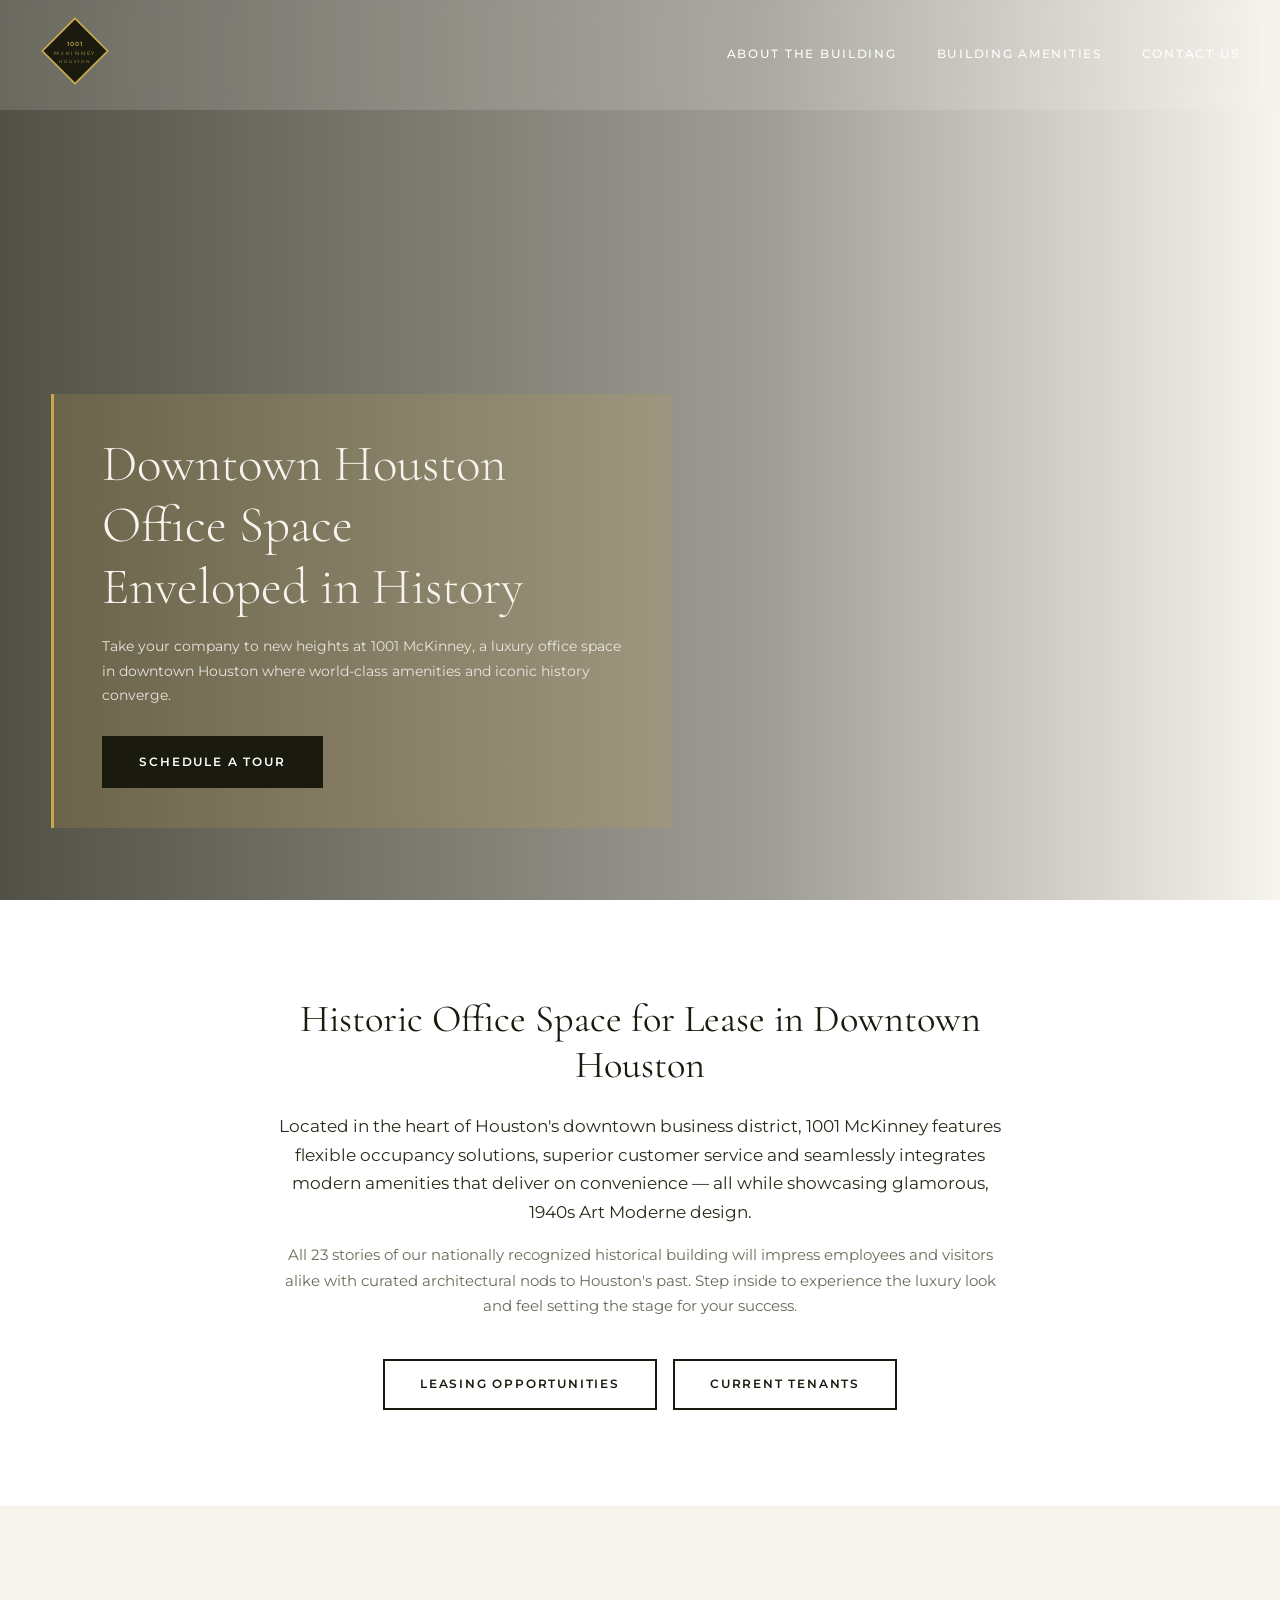
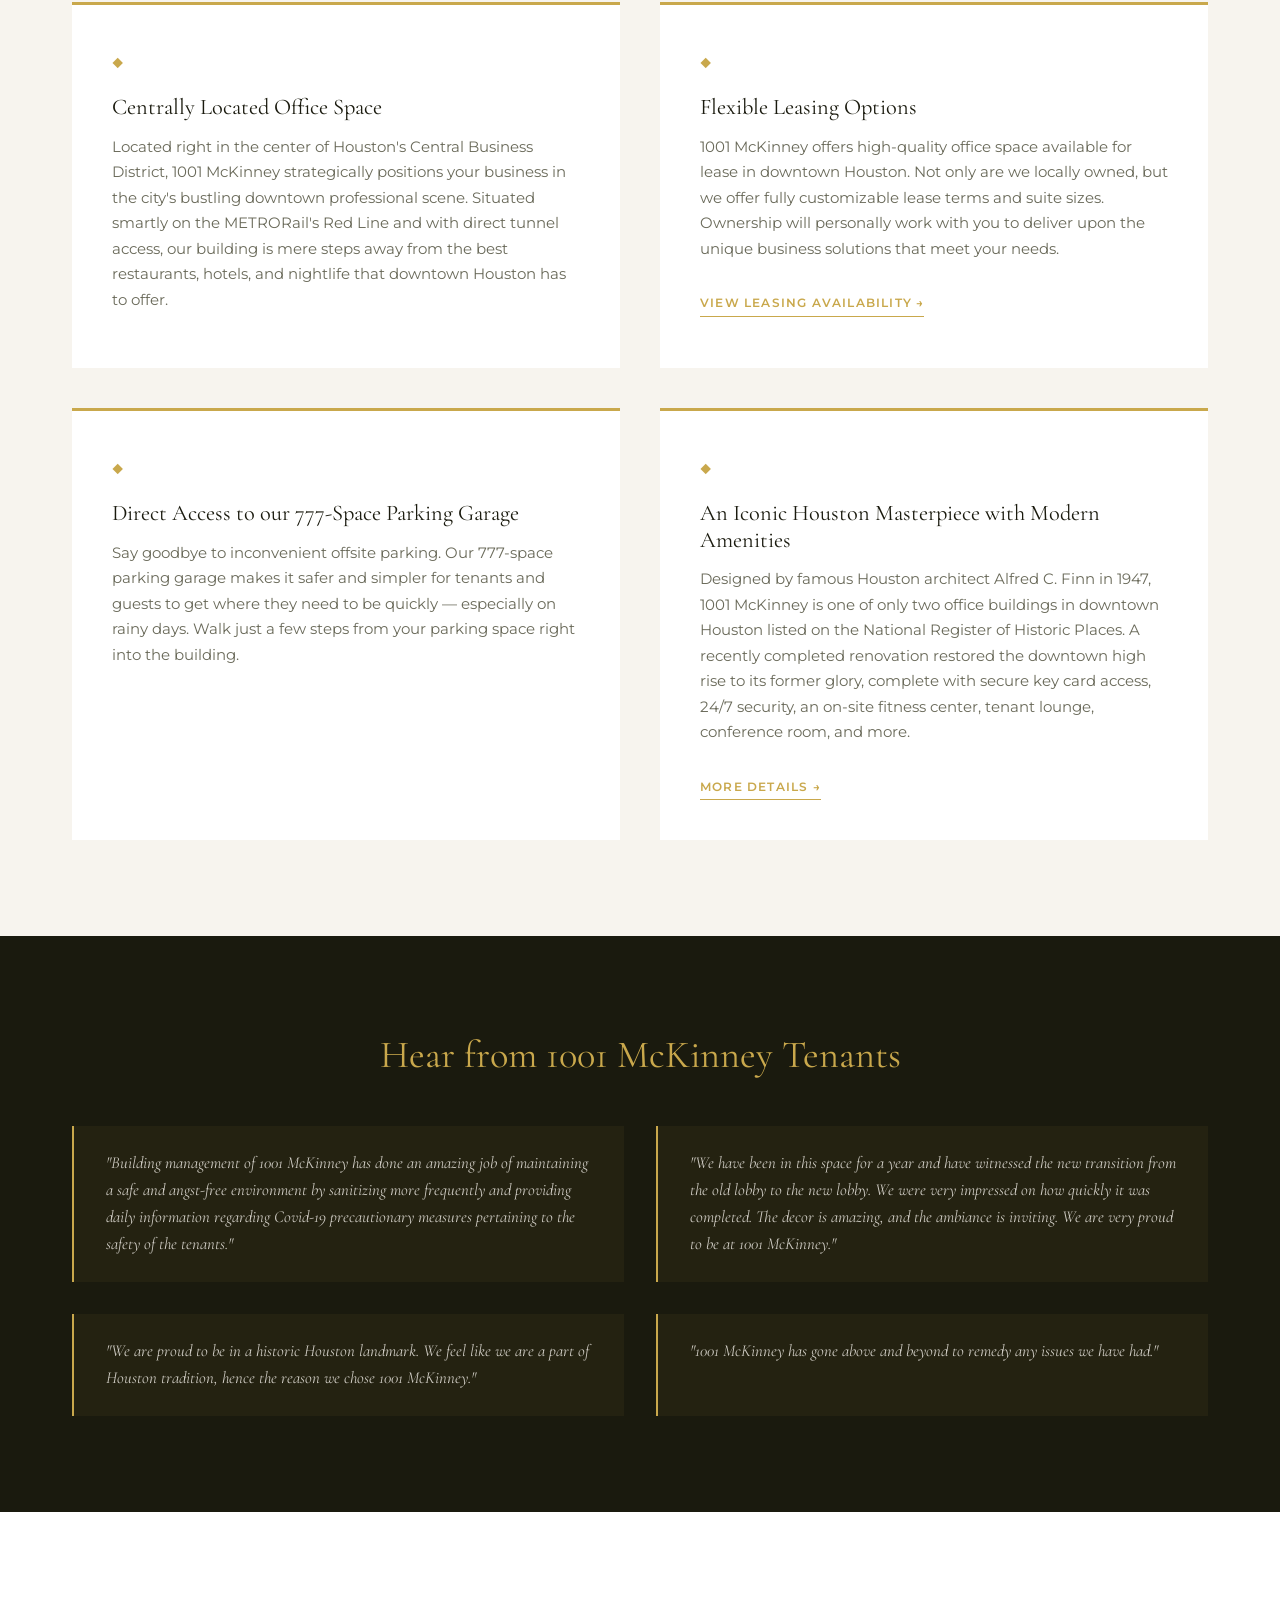
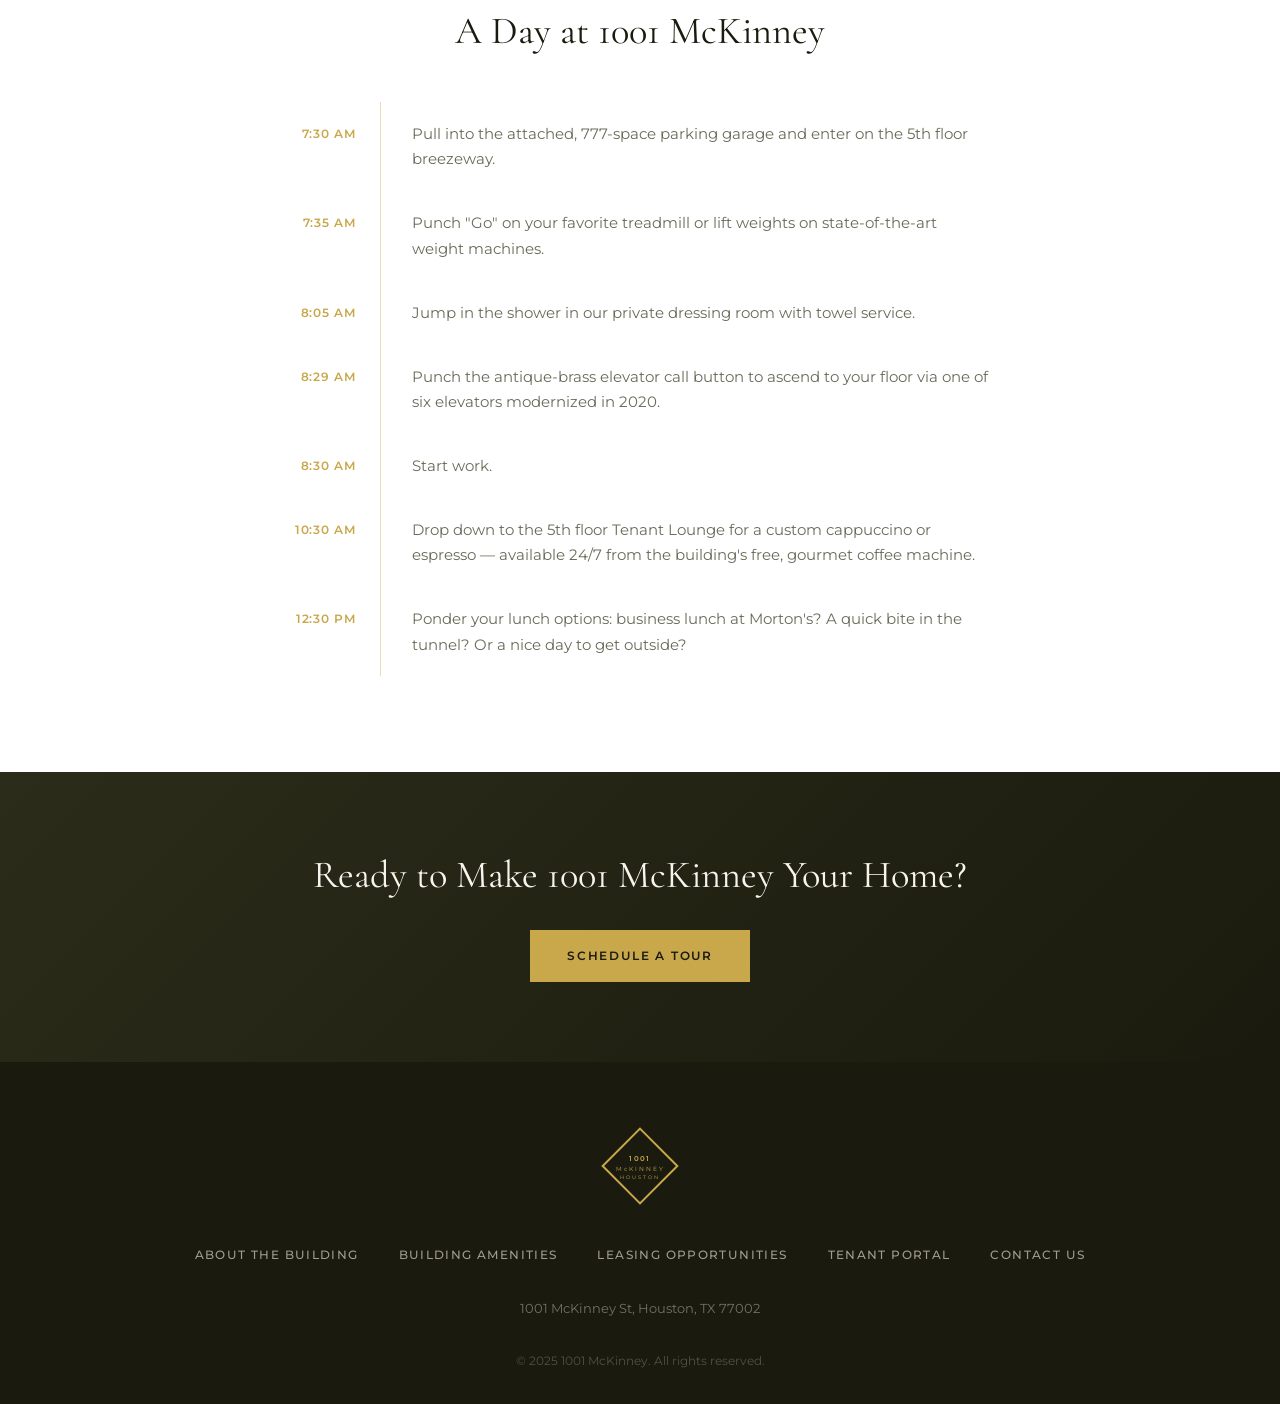
==== index.html @ dce8f4e1 "Add files via upload" ====
<!DOCTYPE html>
<html lang="en">
<head>
  <meta charset="UTF-8">
  <meta name="viewport" content="width=device-width, initial-scale=1.0">
  <title>1001 McKinney: Downtown Houston Office Space with History</title>
  <meta name="description" content="1001 McKinney presents modern office amenities in a historic setting. Schedule a leasing consultation today!">
  <link rel="preconnect" href="https://fonts.googleapis.com">
  <link rel="preconnect" href="https://fonts.gstatic.com" crossorigin>
  <link href="https://fonts.googleapis.com/css2?family=Cormorant+Garamond:ital,wght@0,300;0,400;0,600;1,300;1,400&family=Montserrat:wght@300;400;500;600&display=swap" rel="stylesheet">
  <link rel="stylesheet" href="style.css">
</head>
<body>

  <!-- NAV -->
  <nav class="nav" id="nav">
    <a href="index.html" class="nav-logo">
      <div class="logo-diamond">
        <svg viewBox="0 0 120 120" xmlns="http://www.w3.org/2000/svg">
          <polygon points="60,4 116,60 60,116 4,60" fill="#1a1a0e" stroke="#c9a84c" stroke-width="3"/>
          <text x="60" y="52" text-anchor="middle" fill="#c9a84c" font-family="Montserrat" font-size="11" font-weight="600" letter-spacing="2">1001</text>
          <text x="60" y="67" text-anchor="middle" fill="#c9a84c" font-family="Montserrat" font-size="9" font-weight="400" letter-spacing="3">McKINNEY</text>
          <text x="60" y="80" text-anchor="middle" fill="#c9a84c" font-family="Montserrat" font-size="7" letter-spacing="3">HOUSTON</text>
        </svg>
      </div>
    </a>
    <div class="nav-links">
      <a href="about.html">About the Building</a>
      <a href="amenities.html">Building Amenities</a>
      <a href="contact.html">Contact Us</a>
      <button class="nav-hamburger" id="hamburger" aria-label="Menu">&#9776;</button>
    </div>
    <div class="nav-mobile" id="mobileMenu">
      <a href="about.html">About the Building</a>
      <a href="amenities.html">Building Amenities</a>
      <a href="leasing.html">Leasing Opportunities</a>
      <a href="tenant-portal.html">Tenant Portal</a>
      <a href="contact.html">Contact Us</a>
    </div>
  </nav>

  <!-- HERO -->
  <section class="hero">
    <div class="hero-overlay"></div>
    <div class="hero-bg"></div>
    <div class="hero-content">
      <h1 class="hero-title">Downtown Houston Office Space<br>Enveloped in History</h1>
      <p class="hero-sub">Take your company to new heights at 1001 McKinney, a luxury office space in downtown Houston where world-class amenities and iconic history converge.</p>
      <a href="contact.html" class="btn btn-dark">Schedule a Tour</a>
    </div>
  </section>

  <!-- INTRO SECTION -->
  <section class="section-intro">
    <div class="container">
      <h2>Historic Office Space for Lease in Downtown Houston</h2>
      <p class="lead">Located in the heart of Houston's downtown business district, 1001 McKinney features flexible occupancy solutions, superior customer service and seamlessly integrates modern amenities that deliver on convenience — all while showcasing glamorous, 1940s Art Moderne design.</p>
      <p>All 23 stories of our nationally recognized historical building will impress employees and visitors alike with curated architectural nods to Houston's past. Step inside to experience the luxury look and feel setting the stage for your success.</p>
      <div class="cta-pair">
        <a href="leasing.html" class="btn btn-outline">Leasing Opportunities</a>
        <a href="tenant-portal.html" class="btn btn-outline">Current Tenants</a>
      </div>
    </div>
  </section>

  <!-- FEATURES GRID -->
  <section class="features">
    <div class="container">
      <div class="features-grid">

        <div class="feature-card">
          <div class="feature-icon">&#9670;</div>
          <h3>Centrally Located Office Space</h3>
          <p>Located right in the center of Houston's Central Business District, 1001 McKinney strategically positions your business in the city's bustling downtown professional scene. Situated smartly on the METRORail's Red Line and with direct tunnel access, our building is mere steps away from the best restaurants, hotels, and nightlife that downtown Houston has to offer.</p>
        </div>

        <div class="feature-card">
          <div class="feature-icon">&#9670;</div>
          <h3>Flexible Leasing Options</h3>
          <p>1001 McKinney offers high-quality office space available for lease in downtown Houston. Not only are we locally owned, but we offer fully customizable lease terms and suite sizes. Ownership will personally work with you to deliver upon the unique business solutions that meet your needs.</p>
          <a href="leasing.html" class="feature-link">View Leasing Availability &rarr;</a>
        </div>

        <div class="feature-card">
          <div class="feature-icon">&#9670;</div>
          <h3>Direct Access to our 777-Space Parking Garage</h3>
          <p>Say goodbye to inconvenient offsite parking. Our 777-space parking garage makes it safer and simpler for tenants and guests to get where they need to be quickly — especially on rainy days. Walk just a few steps from your parking space right into the building.</p>
        </div>

        <div class="feature-card">
          <div class="feature-icon">&#9670;</div>
          <h3>An Iconic Houston Masterpiece with Modern Amenities</h3>
          <p>Designed by famous Houston architect Alfred C. Finn in 1947, 1001 McKinney is one of only two office buildings in downtown Houston listed on the National Register of Historic Places. A recently completed renovation restored the downtown high rise to its former glory, complete with secure key card access, 24/7 security, an on-site fitness center, tenant lounge, conference room, and more.</p>
          <a href="amenities.html" class="feature-link">More Details &rarr;</a>
        </div>

      </div>
    </div>
  </section>

  <!-- TESTIMONIALS -->
  <section class="testimonials">
    <div class="container">
      <h2>Hear from 1001 McKinney Tenants</h2>
      <div class="testimonials-grid">
        <blockquote>
          <p>"Building management of 1001 McKinney has done an amazing job of maintaining a safe and angst-free environment by sanitizing more frequently and providing daily information regarding Covid-19 precautionary measures pertaining to the safety of the tenants."</p>
        </blockquote>
        <blockquote>
          <p>"We have been in this space for a year and have witnessed the new transition from the old lobby to the new lobby. We were very impressed on how quickly it was completed. The decor is amazing, and the ambiance is inviting. We are very proud to be at 1001 McKinney."</p>
        </blockquote>
        <blockquote>
          <p>"We are proud to be in a historic Houston landmark. We feel like we are a part of Houston tradition, hence the reason we chose 1001 McKinney."</p>
        </blockquote>
        <blockquote>
          <p>"1001 McKinney has gone above and beyond to remedy any issues we have had."</p>
        </blockquote>
      </div>
    </div>
  </section>

  <!-- A DAY AT 1001 -->
  <section class="day-section">
    <div class="container">
      <h2>A Day at 1001 McKinney</h2>
      <div class="timeline">
        <div class="timeline-item"><span class="time">7:30 am</span><p>Pull into the attached, 777-space parking garage and enter on the 5th floor breezeway.</p></div>
        <div class="timeline-item"><span class="time">7:35 am</span><p>Punch "Go" on your favorite treadmill or lift weights on state-of-the-art weight machines.</p></div>
        <div class="timeline-item"><span class="time">8:05 am</span><p>Jump in the shower in our private dressing room with towel service.</p></div>
        <div class="timeline-item"><span class="time">8:29 am</span><p>Punch the antique-brass elevator call button to ascend to your floor via one of six elevators modernized in 2020.</p></div>
        <div class="timeline-item"><span class="time">8:30 am</span><p>Start work.</p></div>
        <div class="timeline-item"><span class="time">10:30 am</span><p>Drop down to the 5th floor Tenant Lounge for a custom cappuccino or espresso — available 24/7 from the building's free, gourmet coffee machine.</p></div>
        <div class="timeline-item"><span class="time">12:30 pm</span><p>Ponder your lunch options: business lunch at Morton's? A quick bite in the tunnel? Or a nice day to get outside?</p></div>
      </div>
    </div>
  </section>

  <!-- CTA BANNER -->
  <section class="cta-banner">
    <div class="container">
      <h2>Ready to Make 1001 McKinney Your Home?</h2>
      <a href="contact.html" class="btn btn-gold">Schedule a Tour</a>
    </div>
  </section>

  <!-- FOOTER -->
  <footer class="footer">
    <div class="container footer-inner">
      <div class="footer-logo">
        <svg viewBox="0 0 120 120" xmlns="http://www.w3.org/2000/svg" width="80">
          <polygon points="60,4 116,60 60,116 4,60" fill="#1a1a0e" stroke="#c9a84c" stroke-width="3"/>
          <text x="60" y="52" text-anchor="middle" fill="#c9a84c" font-family="Montserrat" font-size="11" font-weight="600" letter-spacing="2">1001</text>
          <text x="60" y="67" text-anchor="middle" fill="#c9a84c" font-family="Montserrat" font-size="9" font-weight="400" letter-spacing="3">McKINNEY</text>
          <text x="60" y="80" text-anchor="middle" fill="#c9a84c" font-family="Montserrat" font-size="7" letter-spacing="3">HOUSTON</text>
        </svg>
      </div>
      <nav class="footer-nav">
        <a href="about.html">About the Building</a>
        <a href="amenities.html">Building Amenities</a>
        <a href="leasing.html">Leasing Opportunities</a>
        <a href="tenant-portal.html">Tenant Portal</a>
        <a href="contact.html">Contact Us</a>
      </nav>
      <p class="footer-address">1001 McKinney St, Houston, TX 77002</p>
      <p class="footer-copy">&copy; 2025 1001 McKinney. All rights reserved.</p>
    </div>
  </footer>

  <script>
    // Nav scroll effect
    window.addEventListener('scroll', () => {
      document.getElementById('nav').classList.toggle('scrolled', window.scrollY > 50);
    });
    // Mobile menu
    document.getElementById('hamburger').addEventListener('click', () => {
      document.getElementById('mobileMenu').classList.toggle('open');
    });
    // Fade in on scroll
    const observer = new IntersectionObserver((entries) => {
      entries.forEach(e => { if (e.isIntersecting) e.target.classList.add('visible'); });
    }, { threshold: 0.1 });
    document.querySelectorAll('.feature-card, .timeline-item, blockquote').forEach(el => observer.observe(el));
  </script>
</body>
</html>
---- style.css ----
/* ============================================
   1001 McKINNEY — Global Styles
   Aesthetic: Art Deco Luxury / Historic Refined
   ============================================ */

:root {
  --gold: #c9a84c;
  --gold-light: #e2c97e;
  --dark: #1a1a0e;
  --dark-mid: #2c2c1a;
  --olive: #5a5c3a;
  --olive-light: #8a8c5a;
  --cream: #f7f4ee;
  --white: #ffffff;
  --text: #2a2a1a;
  --text-light: #6a6a5a;
  --overlay: rgba(26, 26, 14, 0.55);
  --font-display: 'Cormorant Garamond', Georgia, serif;
  --font-body: 'Montserrat', sans-serif;
  --transition: 0.3s ease;
  --max-width: 1200px;
}

*, *::before, *::after { box-sizing: border-box; margin: 0; padding: 0; }

html { scroll-behavior: smooth; }

body {
  font-family: var(--font-body);
  color: var(--text);
  background: var(--cream);
  font-size: 15px;
  line-height: 1.7;
  -webkit-font-smoothing: antialiased;
}

/* ---- TYPOGRAPHY ---- */
h1, h2, h3, h4 {
  font-family: var(--font-display);
  font-weight: 400;
  line-height: 1.2;
  color: var(--dark);
}

h1 { font-size: clamp(2.2rem, 5vw, 3.8rem); }
h2 { font-size: clamp(1.8rem, 3vw, 2.8rem); margin-bottom: 1.2rem; }
h3 { font-size: 1.4rem; margin-bottom: 0.8rem; }

p { margin-bottom: 1rem; color: var(--text-light); }
a { text-decoration: none; color: inherit; }

/* ---- UTILITY ---- */
.container {
  max-width: var(--max-width);
  margin: 0 auto;
  padding: 0 2rem;
}

/* ---- BUTTONS ---- */
.btn {
  display: inline-block;
  padding: 0.85rem 2.2rem;
  font-family: var(--font-body);
  font-size: 0.75rem;
  font-weight: 600;
  letter-spacing: 0.15em;
  text-transform: uppercase;
  cursor: pointer;
  transition: all var(--transition);
  border: 2px solid transparent;
}

.btn-dark {
  background: var(--dark);
  color: var(--white);
  border-color: var(--dark);
}
.btn-dark:hover { background: transparent; color: var(--dark); }

.btn-gold {
  background: var(--gold);
  color: var(--dark);
  border-color: var(--gold);
}
.btn-gold:hover { background: transparent; color: var(--gold); }

.btn-outline {
  background: transparent;
  color: var(--dark);
  border-color: var(--dark);
}
.btn-outline:hover { background: var(--dark); color: var(--white); }

.btn-outline-light {
  background: transparent;
  color: var(--white);
  border-color: var(--white);
}
.btn-outline-light:hover { background: var(--white); color: var(--dark); }

/* ---- NAV ---- */
.nav {
  position: fixed;
  top: 0; left: 0; right: 0;
  z-index: 1000;
  display: flex;
  align-items: center;
  justify-content: space-between;
  padding: 1rem 2.5rem;
  background: rgba(247, 244, 238, 0.15);
  backdrop-filter: blur(8px);
  transition: all var(--transition);
}

.nav.scrolled {
  background: rgba(247, 244, 238, 0.97);
  box-shadow: 0 2px 20px rgba(0,0,0,0.08);
  padding: 0.6rem 2.5rem;
}

.nav-logo .logo-diamond svg { width: 70px; height: 70px; transition: all var(--transition); }
.nav.scrolled .nav-logo svg { width: 55px; height: 55px; }

.nav-links {
  display: flex;
  align-items: center;
  gap: 2.5rem;
}

.nav-links a {
  font-size: 0.72rem;
  font-weight: 500;
  letter-spacing: 0.15em;
  text-transform: uppercase;
  color: var(--white);
  transition: color var(--transition);
  position: relative;
}

.nav-links a::after {
  content: '';
  position: absolute;
  bottom: -4px; left: 0;
  width: 0; height: 1px;
  background: var(--gold);
  transition: width var(--transition);
}

.nav-links a:hover::after { width: 100%; }
.nav-links a:hover { color: var(--gold-light); }

.nav.scrolled .nav-links a { color: var(--dark); }
.nav.scrolled .nav-links a:hover { color: var(--gold); }

.nav-hamburger {
  background: none;
  border: none;
  color: var(--white);
  font-size: 1.4rem;
  cursor: pointer;
  display: none;
}
.nav.scrolled .nav-hamburger { color: var(--dark); }

.nav-mobile {
  display: none;
  position: fixed;
  top: 0; left: 0; right: 0; bottom: 0;
  background: var(--dark);
  flex-direction: column;
  align-items: center;
  justify-content: center;
  gap: 2.5rem;
  z-index: 999;
}

.nav-mobile.open { display: flex; }

.nav-mobile a {
  font-family: var(--font-display);
  font-size: 2rem;
  color: var(--cream);
  letter-spacing: 0.05em;
  transition: color var(--transition);
}
.nav-mobile a:hover { color: var(--gold); }

/* ---- HERO ---- */
.hero {
  position: relative;
  height: 100vh;
  min-height: 600px;
  display: flex;
  align-items: flex-end;
  padding-bottom: 8vh;
  overflow: hidden;
}

.hero-bg {
  position: absolute;
  inset: 0;
  background:
    url('https://images.unsplash.com/photo-1497366216548-37526070297c?w=1800&q=80') center/cover no-repeat;
  transform: scale(1.05);
  animation: heroZoom 8s ease-out forwards;
}

@keyframes heroZoom {
  from { transform: scale(1.05); }
  to { transform: scale(1); }
}

.hero-overlay {
  position: absolute;
  inset: 0;
  background: linear-gradient(
    to right,
    rgba(26,26,14,0.75) 0%,
    rgba(26,26,14,0.4) 60%,
    transparent 100%
  );
}

.hero-content {
  position: relative;
  z-index: 2;
  max-width: 620px;
  padding: 2.5rem 3rem;
  background: rgba(201, 168, 76, 0.18);
  backdrop-filter: blur(2px);
  border-left: 3px solid var(--gold);
  margin-left: 4vw;
  animation: heroSlide 1s ease-out 0.3s both;
}

@keyframes heroSlide {
  from { opacity: 0; transform: translateY(30px); }
  to { opacity: 1; transform: translateY(0); }
}

.hero-title {
  color: var(--cream);
  font-size: clamp(2rem, 4vw, 3.2rem);
  font-weight: 300;
  margin-bottom: 1rem;
}

.hero-sub {
  color: rgba(247, 244, 238, 0.88);
  font-size: 0.9rem;
  margin-bottom: 1.8rem;
}

/* ---- INTRO SECTION ---- */
.section-intro {
  padding: 6rem 0;
  background: var(--white);
  text-align: center;
}

.section-intro .container { max-width: 800px; }

.section-intro h2 { margin-bottom: 1.5rem; }

.section-intro .lead {
  font-size: 1.05rem;
  color: var(--text);
  margin-bottom: 1rem;
}

.cta-pair {
  display: flex;
  gap: 1rem;
  justify-content: center;
  margin-top: 2.5rem;
  flex-wrap: wrap;
}

/* ---- FEATURES ---- */
.features {
  padding: 6rem 0;
  background: var(--cream);
}

.features-grid {
  display: grid;
  grid-template-columns: repeat(2, 1fr);
  gap: 2.5rem;
}

.feature-card {
  background: var(--white);
  padding: 2.5rem;
  border-top: 3px solid var(--gold);
  opacity: 0;
  transform: translateY(20px);
  transition: opacity 0.6s ease, transform 0.6s ease;
}

.feature-card.visible { opacity: 1; transform: translateY(0); }

.feature-icon {
  color: var(--gold);
  font-size: 1.2rem;
  margin-bottom: 1rem;
}

.feature-link {
  display: inline-block;
  margin-top: 1rem;
  font-size: 0.75rem;
  font-weight: 600;
  letter-spacing: 0.1em;
  text-transform: uppercase;
  color: var(--gold);
  border-bottom: 1px solid var(--gold);
  padding-bottom: 2px;
  transition: opacity var(--transition);
}
.feature-link:hover { opacity: 0.7; }

/* ---- TESTIMONIALS ---- */
.testimonials {
  padding: 6rem 0;
  background: var(--dark);
}

.testimonials h2 {
  color: var(--gold);
  text-align: center;
  margin-bottom: 3rem;
}

.testimonials-grid {
  display: grid;
  grid-template-columns: repeat(2, 1fr);
  gap: 2rem;
}

blockquote {
  border-left: 2px solid var(--gold);
  padding: 1.5rem 2rem;
  background: rgba(201,168,76,0.06);
  opacity: 0;
  transform: translateY(15px);
  transition: opacity 0.6s ease, transform 0.6s ease;
}

blockquote.visible { opacity: 1; transform: translateY(0); }

blockquote p {
  color: rgba(247,244,238,0.8);
  font-style: italic;
  font-family: var(--font-display);
  font-size: 1.05rem;
  line-height: 1.6;
  margin: 0;
}

/* ---- DAY SECTION ---- */
.day-section {
  padding: 6rem 0;
  background: var(--white);
}

.day-section h2 { text-align: center; margin-bottom: 3rem; }

.timeline {
  max-width: 700px;
  margin: 0 auto;
  position: relative;
}

.timeline::before {
  content: '';
  position: absolute;
  left: 90px;
  top: 0; bottom: 0;
  width: 1px;
  background: var(--gold);
  opacity: 0.4;
}

.timeline-item {
  display: grid;
  grid-template-columns: 90px 1fr;
  gap: 2rem;
  padding: 1.2rem 0;
  align-items: start;
  opacity: 0;
  transform: translateX(-15px);
  transition: opacity 0.5s ease, transform 0.5s ease;
}

.timeline-item.visible { opacity: 1; transform: translateX(0); }

.time {
  font-size: 0.72rem;
  font-weight: 600;
  letter-spacing: 0.08em;
  color: var(--gold);
  text-transform: uppercase;
  padding-top: 0.25rem;
  text-align: right;
  padding-right: 1.5rem;
}

.timeline-item p { margin: 0; color: var(--text-light); }

/* ---- CTA BANNER ---- */
.cta-banner {
  padding: 5rem 0;
  background: linear-gradient(135deg, var(--dark-mid), var(--dark));
  text-align: center;
}

.cta-banner h2 { color: var(--cream); margin-bottom: 2rem; }

/* ---- PAGE HERO (inner pages) ---- */
.page-hero {
  position: relative;
  height: 55vh;
  min-height: 380px;
  display: flex;
  align-items: flex-end;
  overflow: hidden;
}

.page-hero-overlay {
  position: absolute;
  inset: 0;
  background: linear-gradient(
    to right,
    rgba(26,26,14,0.7) 0%,
    rgba(26,26,14,0.35) 70%,
    transparent 100%
  );
}

.page-hero-bg {
  position: absolute;
  inset: 0;
  background-size: cover;
  background-position: center;
}

.page-hero-content {
  position: relative;
  z-index: 2;
  padding: 2rem 3rem;
  background: rgba(201,168,76,0.16);
  backdrop-filter: blur(2px);
  border-left: 3px solid var(--gold);
  margin-left: 4vw;
  margin-bottom: 5vh;
}

.page-hero-content h1 { color: var(--cream); font-weight: 300; }
.page-hero-content p { color: rgba(247,244,238,0.85); margin: 0.5rem 0 0; font-size: 0.95rem; }

/* ---- CONTENT SECTIONS ---- */
.content-section {
  padding: 5rem 0;
}

.content-section.alt { background: var(--white); }
.content-section.dark { background: var(--dark); }

.section-header {
  text-align: center;
  margin-bottom: 3rem;
}

.section-header .bee-icon {
  display: block;
  font-size: 1.5rem;
  margin-bottom: 0.5rem;
  opacity: 0.5;
}

.section-header .gold-line {
  display: block;
  width: 50px;
  height: 2px;
  background: var(--gold);
  margin: 0.8rem auto 1.5rem;
}

/* ---- STATS GRID ---- */
.stats-grid {
  display: grid;
  grid-template-columns: repeat(4, 1fr);
  gap: 2rem;
  text-align: center;
  padding: 4rem 0;
}

.stat-item { padding: 1.5rem; }

.stat-number {
  font-family: var(--font-display);
  font-size: 2.8rem;
  font-weight: 300;
  color: var(--gold);
  line-height: 1;
  display: block;
}

.stat-label {
  font-size: 0.75rem;
  letter-spacing: 0.1em;
  text-transform: uppercase;
  color: var(--text-light);
  margin-top: 0.5rem;
  display: block;
}

/* ---- AMENITY CARDS ---- */
.amenity-grid {
  display: grid;
  grid-template-columns: repeat(3, 1fr);
  gap: 2rem;
}

.amenity-card {
  padding: 2rem;
  background: var(--cream);
  border-top: 3px solid var(--gold);
  transition: transform var(--transition);
}

.amenity-card:hover { transform: translateY(-4px); }

.amenity-card h3 { font-size: 1.2rem; margin-bottom: 0.8rem; }
.amenity-card p { font-size: 0.88rem; margin: 0; }

/* ---- CONTACT FORM ---- */
.contact-grid {
  display: grid;
  grid-template-columns: 1fr 1fr;
  gap: 5rem;
  align-items: start;
}

.form-group { margin-bottom: 1.5rem; }

.form-group label {
  display: block;
  font-size: 0.72rem;
  font-weight: 600;
  letter-spacing: 0.12em;
  text-transform: uppercase;
  color: var(--text);
  margin-bottom: 0.5rem;
}

.form-group input,
.form-group select,
.form-group textarea {
  width: 100%;
  padding: 0.75rem 0;
  border: none;
  border-bottom: 1px solid #ccc;
  background: transparent;
  font-family: var(--font-body);
  font-size: 0.9rem;
  color: var(--text);
  outline: none;
  transition: border-color var(--transition);
}

.form-group input:focus,
.form-group select:focus,
.form-group textarea:focus {
  border-bottom-color: var(--gold);
}

.form-group textarea { resize: vertical; min-height: 100px; }

.form-row {
  display: grid;
  grid-template-columns: 1fr 1fr;
  gap: 1.5rem;
}

.contact-info h3 { margin-bottom: 1.5rem; }

.contact-broker {
  padding: 1.5rem;
  background: var(--cream);
  border-left: 3px solid var(--gold);
  margin-top: 2rem;
}

.contact-broker strong { display: block; font-size: 1rem; margin-bottom: 0.3rem; }
.contact-broker a { color: var(--gold); }

/* ---- TENANT PORTAL ---- */
.portal-docs {
  display: grid;
  grid-template-columns: repeat(2, 1fr);
  gap: 1.5rem;
  margin-top: 2rem;
}

.doc-link {
  display: flex;
  align-items: center;
  gap: 1rem;
  padding: 1.2rem 1.5rem;
  background: var(--cream);
  border: 1px solid rgba(201,168,76,0.3);
  color: var(--dark);
  font-size: 0.85rem;
  font-weight: 500;
  transition: all var(--transition);
}

.doc-link:hover {
  background: var(--gold);
  color: var(--dark);
  border-color: var(--gold);
}

.doc-icon { font-size: 1.3rem; }

/* ---- FOOTER ---- */
.footer {
  background: var(--dark);
  padding: 4rem 0 2rem;
  text-align: center;
}

.footer-inner { display: flex; flex-direction: column; align-items: center; gap: 2rem; }

.footer-nav {
  display: flex;
  gap: 2.5rem;
  flex-wrap: wrap;
  justify-content: center;
}

.footer-nav a {
  font-size: 0.72rem;
  font-weight: 500;
  letter-spacing: 0.12em;
  text-transform: uppercase;
  color: rgba(247,244,238,0.6);
  transition: color var(--transition);
}

.footer-nav a:hover { color: var(--gold); }

.footer-address {
  font-size: 0.82rem;
  color: rgba(247,244,238,0.4);
  margin: 0;
}

.footer-copy {
  font-size: 0.75rem;
  color: rgba(247,244,238,0.25);
  margin: 0;
}

/* ---- DIVIDER ---- */
.gold-divider {
  width: 60px;
  height: 2px;
  background: var(--gold);
  margin: 1.5rem auto;
}

/* ---- RESPONSIVE ---- */
@media (max-width: 900px) {
  .features-grid { grid-template-columns: 1fr; }
  .testimonials-grid { grid-template-columns: 1fr; }
  .stats-grid { grid-template-columns: repeat(2, 1fr); }
  .amenity-grid { grid-template-columns: 1fr; }
  .contact-grid { grid-template-columns: 1fr; gap: 3rem; }
  .portal-docs { grid-template-columns: 1fr; }
  .form-row { grid-template-columns: 1fr; }
  .nav-links a { display: none; }
  .nav-hamburger { display: block; }
  .hero-content { margin-left: 1.5rem; margin-right: 1.5rem; padding: 1.5rem; }
}

@media (max-width: 600px) {
  .stats-grid { grid-template-columns: repeat(2, 1fr); }
  .timeline::before { display: none; }
  .timeline-item { grid-template-columns: 1fr; gap: 0.3rem; }
  .time { text-align: left; padding-right: 0; }
}
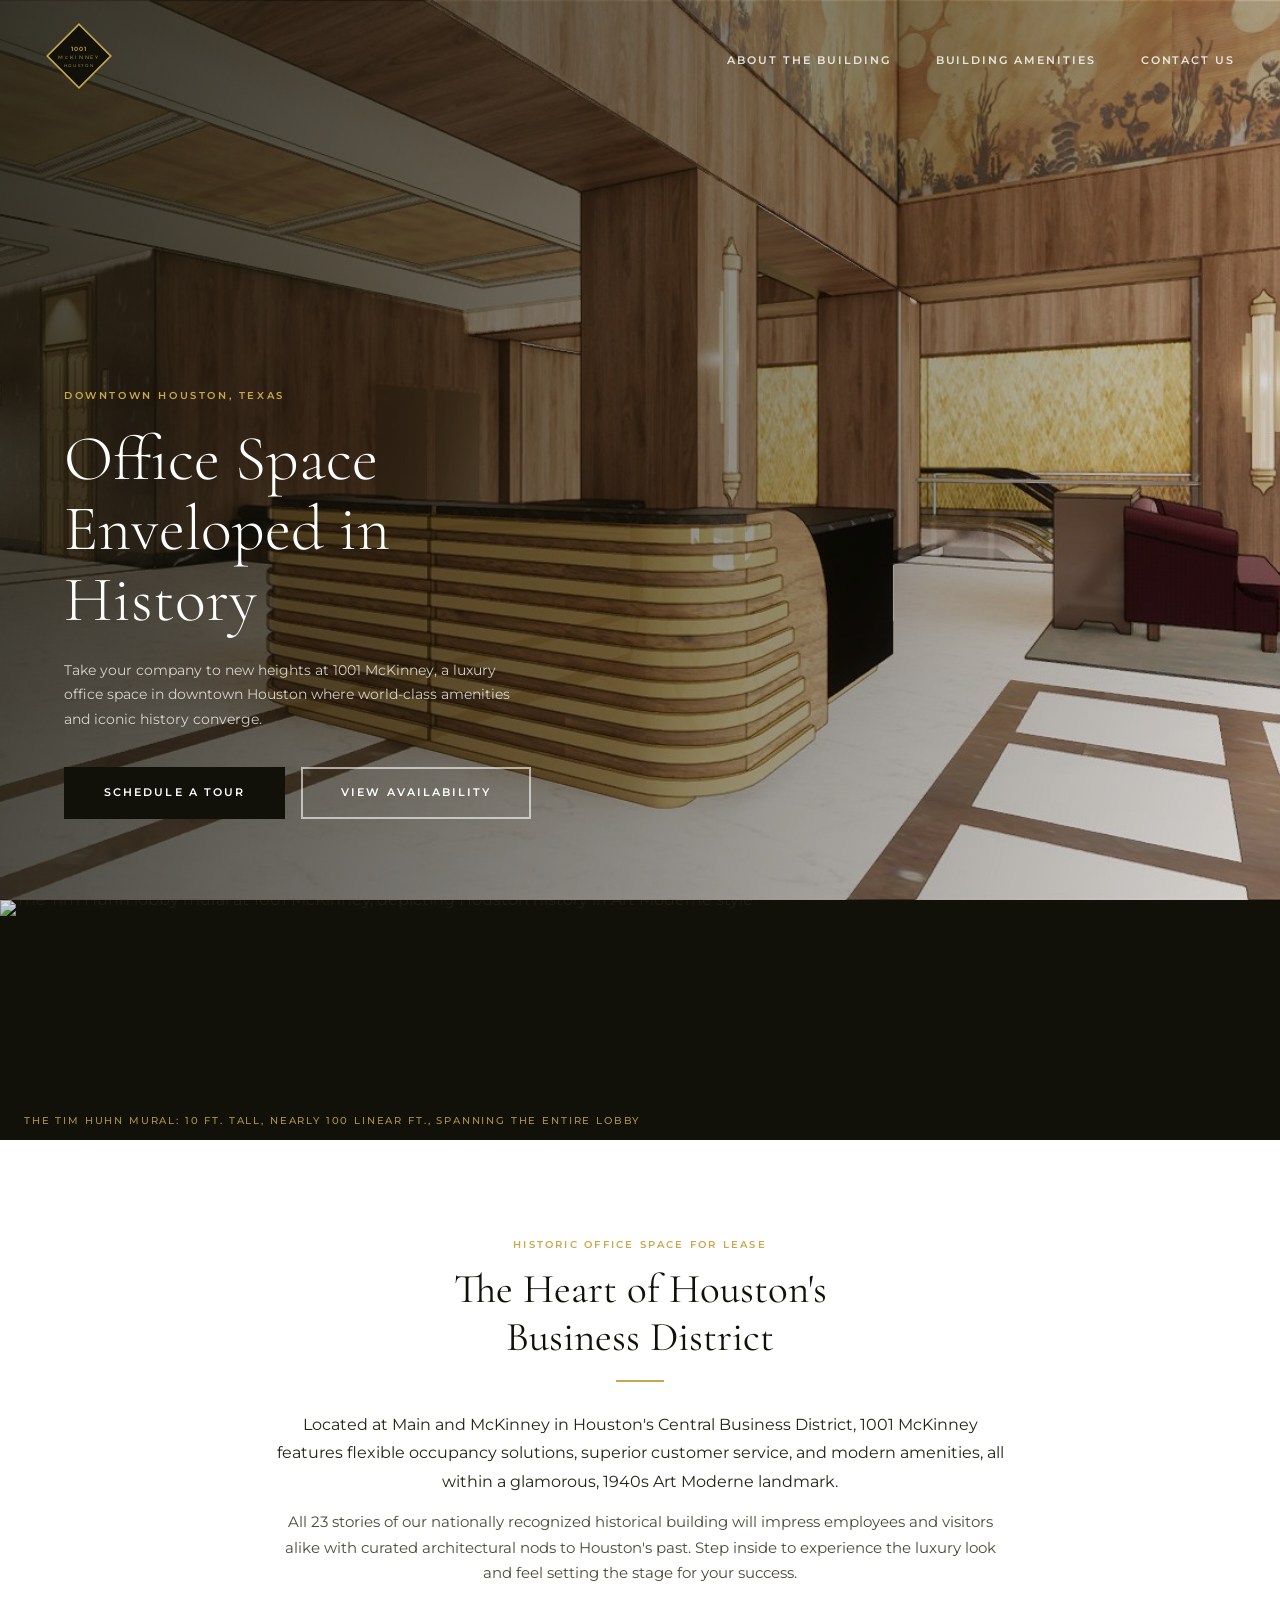
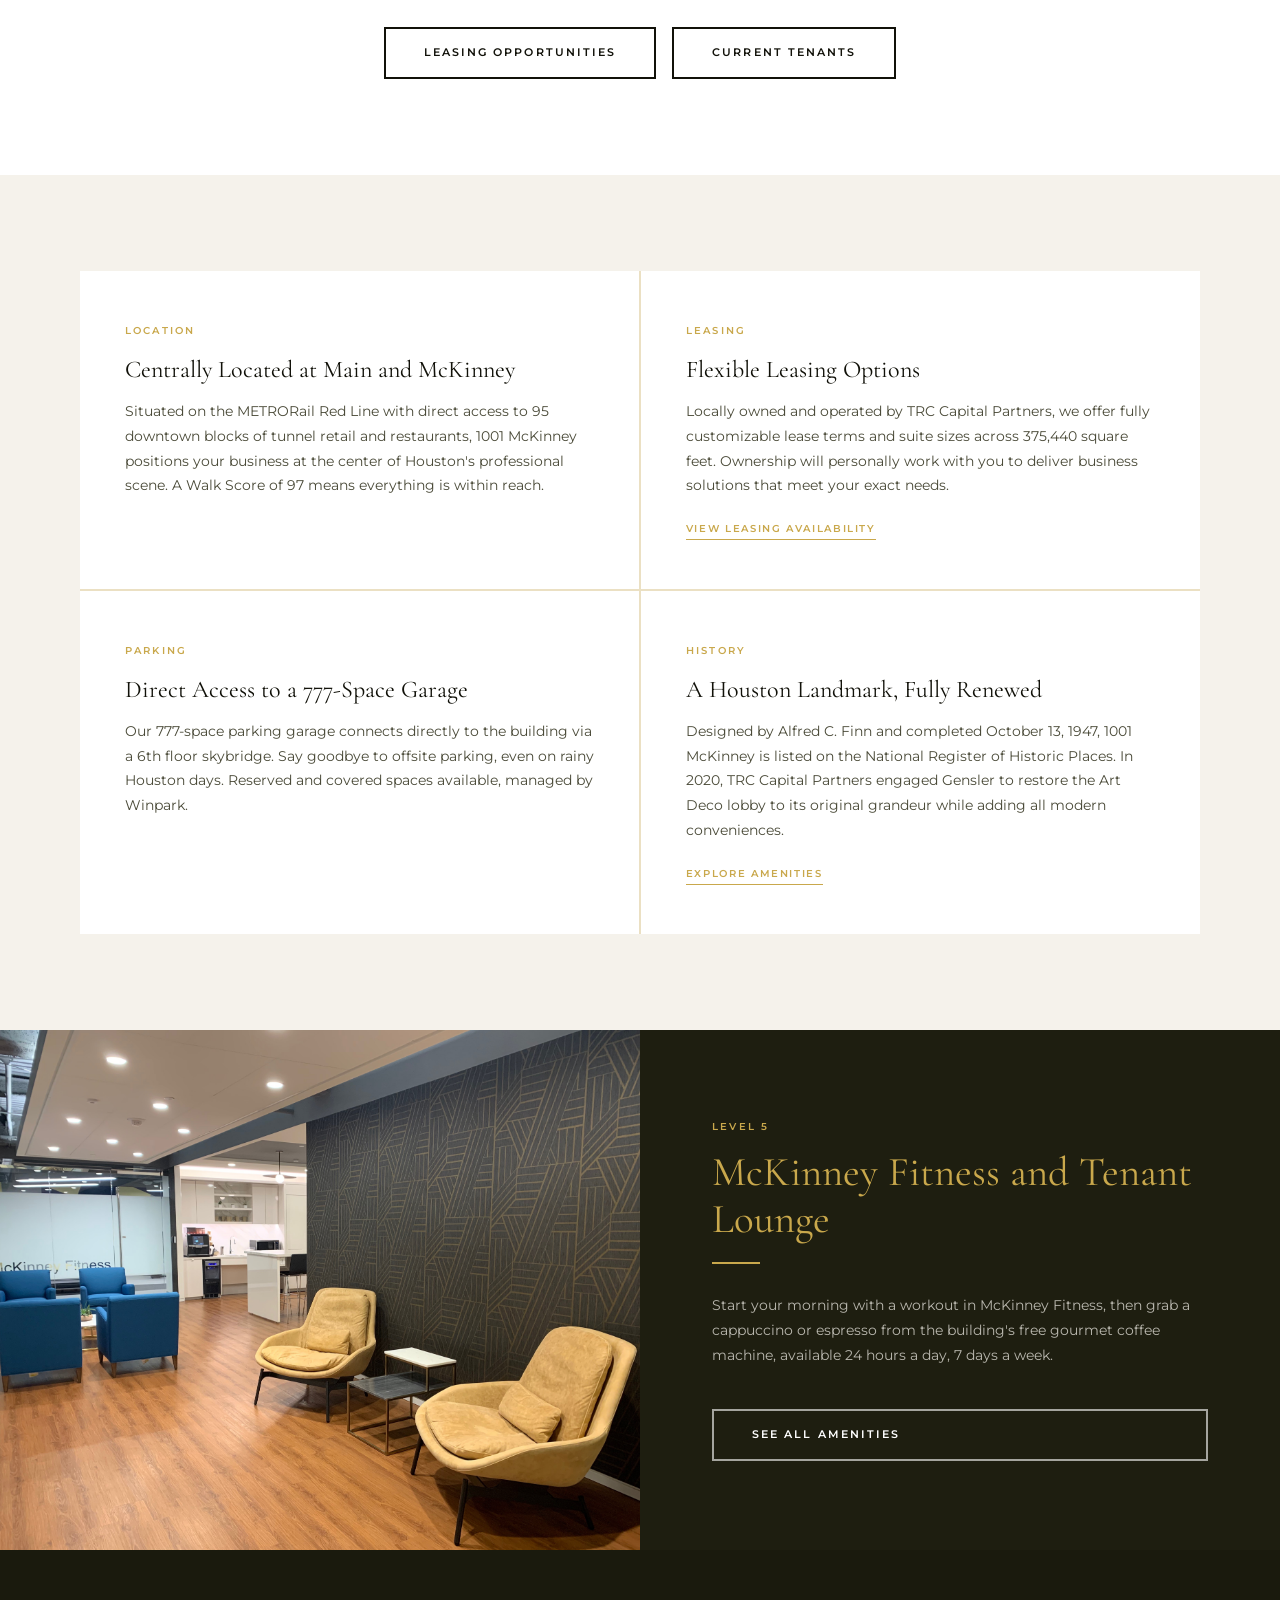
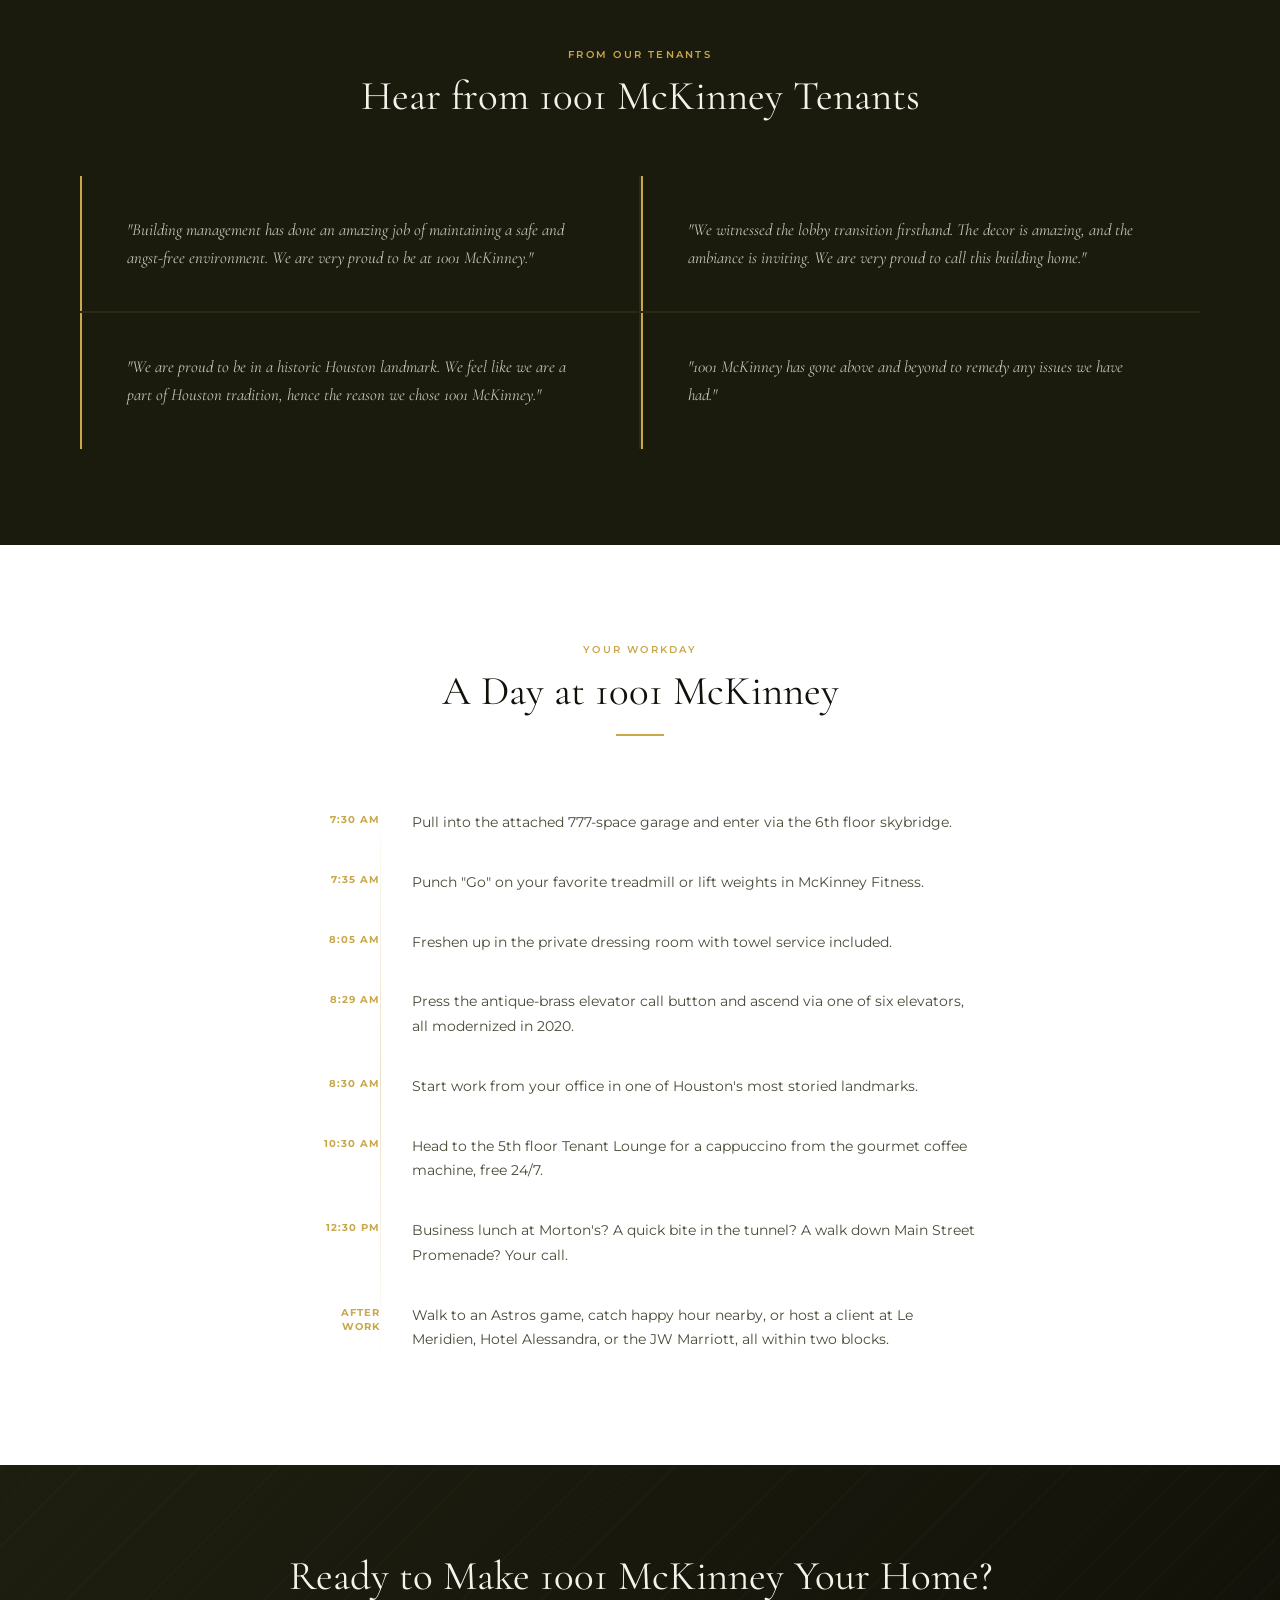
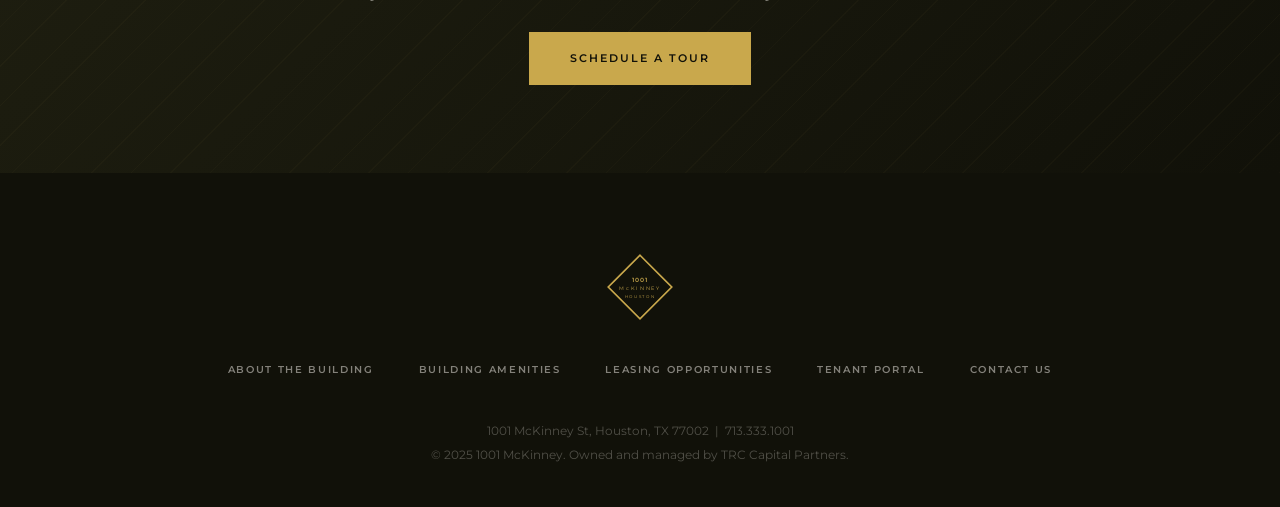
==== commit 850cfd76: "Add files via upload" ====
--- a/index.html
+++ b/index.html
@@ -4,7 +4,7 @@
   <meta charset="UTF-8">
   <meta name="viewport" content="width=device-width, initial-scale=1.0">
   <title>1001 McKinney: Downtown Houston Office Space with History</title>
-  <meta name="description" content="1001 McKinney presents modern office amenities in a historic setting. Schedule a leasing consultation today!">
+  <meta name="description" content="1001 McKinney presents modern office amenities in a historic setting. Schedule a leasing consultation today.">
   <link rel="preconnect" href="https://fonts.googleapis.com">
   <link rel="preconnect" href="https://fonts.gstatic.com" crossorigin>
   <link href="https://fonts.googleapis.com/css2?family=Cormorant+Garamond:ital,wght@0,300;0,400;0,600;1,300;1,400&family=Montserrat:wght@300;400;500;600&display=swap" rel="stylesheet">
@@ -12,174 +12,187 @@
 </head>
 <body>
 
-  <!-- NAV -->
-  <nav class="nav" id="nav">
-    <a href="index.html" class="nav-logo">
-      <div class="logo-diamond">
-        <svg viewBox="0 0 120 120" xmlns="http://www.w3.org/2000/svg">
-          <polygon points="60,4 116,60 60,116 4,60" fill="#1a1a0e" stroke="#c9a84c" stroke-width="3"/>
-          <text x="60" y="52" text-anchor="middle" fill="#c9a84c" font-family="Montserrat" font-size="11" font-weight="600" letter-spacing="2">1001</text>
-          <text x="60" y="67" text-anchor="middle" fill="#c9a84c" font-family="Montserrat" font-size="9" font-weight="400" letter-spacing="3">McKINNEY</text>
-          <text x="60" y="80" text-anchor="middle" fill="#c9a84c" font-family="Montserrat" font-size="7" letter-spacing="3">HOUSTON</text>
-        </svg>
+<nav class="nav" id="nav">
+  <a href="index.html">
+    <svg class="logo-svg" viewBox="0 0 120 120" xmlns="http://www.w3.org/2000/svg">
+      <polygon points="60,4 116,60 60,116 4,60" fill="#111109" stroke="#c9a84c" stroke-width="3"/>
+      <text x="60" y="51" text-anchor="middle" fill="#c9a84c" font-family="Montserrat,sans-serif" font-size="11" font-weight="600" letter-spacing="2">1001</text>
+      <text x="60" y="66" text-anchor="middle" fill="#c9a84c" font-family="Montserrat,sans-serif" font-size="8.5" font-weight="400" letter-spacing="3">McKINNEY</text>
+      <text x="60" y="79" text-anchor="middle" fill="#c9a84c" font-family="Montserrat,sans-serif" font-size="6.5" letter-spacing="3">HOUSTON</text>
+    </svg>
+  </a>
+  <div class="nav-links">
+    <a href="about.html">About the Building</a>
+    <a href="amenities.html">Building Amenities</a>
+    <a href="contact.html">Contact Us</a>
+    <button class="hamburger" id="hamburger" aria-label="Open menu">
+      <span></span><span></span><span></span>
+    </button>
+  </div>
+</nav>
+<div class="mobile-menu" id="mobileMenu">
+  <button class="mobile-close" id="mobileClose">x</button>
+  <a href="about.html">About the Building</a>
+  <a href="amenities.html">Building Amenities</a>
+  <a href="leasing.html">Leasing Opportunities</a>
+  <a href="tenant-portal.html">Tenant Portal</a>
+  <a href="contact.html">Contact Us</a>
+</div>
+
+<!-- HERO -->
+<section class="hero">
+  <div class="hero-bg" style="background-image: url('lobby.png');"></div>
+  <div class="hero-overlay"></div>
+  <div class="hero-content">
+    <span class="hero-eyebrow">Downtown Houston, Texas</span>
+    <h1 class="hero-title">Office Space<br>Enveloped in History</h1>
+    <p class="hero-sub">Take your company to new heights at 1001 McKinney, a luxury office space in downtown Houston where world-class amenities and iconic history converge.</p>
+    <div class="hero-actions">
+      <a href="contact.html" class="btn btn-dark">Schedule a Tour</a>
+      <a href="leasing.html" class="btn btn-ghost">View Availability</a>
+    </div>
+  </div>
+</section>
+
+<!-- MURAL BAND -->
+<div class="mural-band">
+  <img src="mural.jpg" alt="The Tim Huhn lobby mural at 1001 McKinney, depicting Houston history in Art Moderne style">
+  <div class="mural-caption">The Tim Huhn Mural: 10 ft. tall, nearly 100 linear ft., spanning the entire lobby</div>
+</div>
+
+<!-- INTRO -->
+<section class="intro-strip">
+  <div class="container">
+    <span class="overline" style="display:block;font-size:0.63rem;font-weight:600;letter-spacing:0.22em;text-transform:uppercase;color:var(--gold);margin-bottom:0.8rem;">Historic Office Space for Lease</span>
+    <h2>The Heart of Houston's<br>Business District</h2>
+    <span class="gold-rule centered"></span>
+    <p class="lead">Located at Main and McKinney in Houston's Central Business District, 1001 McKinney features flexible occupancy solutions, superior customer service, and modern amenities, all within a glamorous, 1940s Art Moderne landmark.</p>
+    <p>All 23 stories of our nationally recognized historical building will impress employees and visitors alike with curated architectural nods to Houston's past. Step inside to experience the luxury look and feel setting the stage for your success.</p>
+    <div class="btn-row">
+      <a href="leasing.html" class="btn btn-outline">Leasing Opportunities</a>
+      <a href="tenant-portal.html" class="btn btn-outline">Current Tenants</a>
+    </div>
+  </div>
+</section>
+
+<!-- FEATURES -->
+<section class="feature-section">
+  <div class="container">
+    <div class="feature-grid">
+
+      <div class="feature-item">
+        <span class="feature-label">Location</span>
+        <h3>Centrally Located at Main and McKinney</h3>
+        <p>Situated on the METRORail Red Line with direct access to 95 downtown blocks of tunnel retail and restaurants, 1001 McKinney positions your business at the center of Houston's professional scene. A Walk Score of 97 means everything is within reach.</p>
       </div>
-    </a>
-    <div class="nav-links">
-      <a href="about.html">About the Building</a>
-      <a href="amenities.html">Building Amenities</a>
-      <a href="contact.html">Contact Us</a>
-      <button class="nav-hamburger" id="hamburger" aria-label="Menu">&#9776;</button>
+
+      <div class="feature-item">
+        <span class="feature-label">Leasing</span>
+        <h3>Flexible Leasing Options</h3>
+        <p>Locally owned and operated by TRC Capital Partners, we offer fully customizable lease terms and suite sizes across 375,440 square feet. Ownership will personally work with you to deliver business solutions that meet your exact needs.</p>
+        <a href="leasing.html" class="feature-link">View Leasing Availability</a>
+      </div>
+
+      <div class="feature-item">
+        <span class="feature-label">Parking</span>
+        <h3>Direct Access to a 777-Space Garage</h3>
+        <p>Our 777-space parking garage connects directly to the building via a 6th floor skybridge. Say goodbye to offsite parking, even on rainy Houston days. Reserved and covered spaces available, managed by Winpark.</p>
+      </div>
+
+      <div class="feature-item">
+        <span class="feature-label">History</span>
+        <h3>A Houston Landmark, Fully Renewed</h3>
+        <p>Designed by Alfred C. Finn and completed October 13, 1947, 1001 McKinney is listed on the National Register of Historic Places. In 2020, TRC Capital Partners engaged Gensler to restore the Art Deco lobby to its original grandeur while adding all modern conveniences.</p>
+        <a href="amenities.html" class="feature-link">Explore Amenities</a>
+      </div>
+
     </div>
-    <div class="nav-mobile" id="mobileMenu">
+  </div>
+</section>
+
+<!-- PHOTO SPLIT: LOUNGE -->
+<div class="photo-split">
+  <div class="photo-split-img" style="background-image: url('lounge.jpg');"></div>
+  <div class="photo-split-content">
+    <span class="overline" style="display:block;font-size:0.63rem;font-weight:600;letter-spacing:0.22em;text-transform:uppercase;color:var(--gold);margin-bottom:0.8rem;">Level 5</span>
+    <h2>McKinney Fitness and Tenant Lounge</h2>
+    <span class="gold-rule"></span>
+    <p>Start your morning with a workout in McKinney Fitness, then grab a cappuccino or espresso from the building's free gourmet coffee machine, available 24 hours a day, 7 days a week.</p>
+    <a href="amenities.html" class="btn btn-ghost" style="margin-top:1.5rem;">See All Amenities</a>
+  </div>
+</div>
+
+<!-- TESTIMONIALS -->
+<section class="testimonials-section">
+  <div class="container">
+    <span class="overline" style="display:block;font-size:0.63rem;font-weight:600;letter-spacing:0.22em;text-transform:uppercase;color:var(--gold);margin-bottom:0.6rem;text-align:center;">From Our Tenants</span>
+    <h2>Hear from 1001 McKinney Tenants</h2>
+    <div class="testimonials-grid">
+      <blockquote><p>"Building management has done an amazing job of maintaining a safe and angst-free environment. We are very proud to be at 1001 McKinney."</p></blockquote>
+      <blockquote><p>"We witnessed the lobby transition firsthand. The decor is amazing, and the ambiance is inviting. We are very proud to call this building home."</p></blockquote>
+      <blockquote><p>"We are proud to be in a historic Houston landmark. We feel like we are a part of Houston tradition, hence the reason we chose 1001 McKinney."</p></blockquote>
+      <blockquote><p>"1001 McKinney has gone above and beyond to remedy any issues we have had."</p></blockquote>
+    </div>
+  </div>
+</section>
+
+<!-- TIMELINE -->
+<section class="timeline-section">
+  <div class="container">
+    <span class="overline" style="display:block;font-size:0.63rem;font-weight:600;letter-spacing:0.22em;text-transform:uppercase;color:var(--gold);margin-bottom:0.6rem;text-align:center;">Your Workday</span>
+    <h2>A Day at 1001 McKinney</h2>
+    <span class="gold-rule centered"></span>
+    <div class="timeline">
+      <div class="tl-item"><span class="tl-time">7:30 am</span><p>Pull into the attached 777-space garage and enter via the 6th floor skybridge.</p></div>
+      <div class="tl-item"><span class="tl-time">7:35 am</span><p>Punch "Go" on your favorite treadmill or lift weights in McKinney Fitness.</p></div>
+      <div class="tl-item"><span class="tl-time">8:05 am</span><p>Freshen up in the private dressing room with towel service included.</p></div>
+      <div class="tl-item"><span class="tl-time">8:29 am</span><p>Press the antique-brass elevator call button and ascend via one of six elevators, all modernized in 2020.</p></div>
+      <div class="tl-item"><span class="tl-time">8:30 am</span><p>Start work from your office in one of Houston's most storied landmarks.</p></div>
+      <div class="tl-item"><span class="tl-time">10:30 am</span><p>Head to the 5th floor Tenant Lounge for a cappuccino from the gourmet coffee machine, free 24/7.</p></div>
+      <div class="tl-item"><span class="tl-time">12:30 pm</span><p>Business lunch at Morton's? A quick bite in the tunnel? A walk down Main Street Promenade? Your call.</p></div>
+      <div class="tl-item"><span class="tl-time">After Work</span><p>Walk to an Astros game, catch happy hour nearby, or host a client at Le Meridien, Hotel Alessandra, or the JW Marriott, all within two blocks.</p></div>
+    </div>
+  </div>
+</section>
+
+<!-- CTA -->
+<section class="cta-banner">
+  <div class="container">
+    <h2>Ready to Make 1001 McKinney Your Home?</h2>
+    <a href="contact.html" class="btn btn-gold">Schedule a Tour</a>
+  </div>
+</section>
+
+<!-- FOOTER -->
+<footer class="footer">
+  <div class="container footer-inner">
+    <svg class="logo-svg" viewBox="0 0 120 120" xmlns="http://www.w3.org/2000/svg">
+      <polygon points="60,4 116,60 60,116 4,60" fill="#111109" stroke="#c9a84c" stroke-width="3"/>
+      <text x="60" y="51" text-anchor="middle" fill="#c9a84c" font-family="Montserrat,sans-serif" font-size="11" font-weight="600" letter-spacing="2">1001</text>
+      <text x="60" y="66" text-anchor="middle" fill="#c9a84c" font-family="Montserrat,sans-serif" font-size="8.5" font-weight="400" letter-spacing="3">McKINNEY</text>
+      <text x="60" y="79" text-anchor="middle" fill="#c9a84c" font-family="Montserrat,sans-serif" font-size="6.5" letter-spacing="3">HOUSTON</text>
+    </svg>
+    <nav class="footer-nav">
       <a href="about.html">About the Building</a>
       <a href="amenities.html">Building Amenities</a>
       <a href="leasing.html">Leasing Opportunities</a>
       <a href="tenant-portal.html">Tenant Portal</a>
       <a href="contact.html">Contact Us</a>
+    </nav>
+    <div class="footer-meta">
+      1001 McKinney St, Houston, TX 77002 &nbsp;|&nbsp; 713.333.1001<br>
+      &copy; 2025 1001 McKinney. Owned and managed by TRC Capital Partners.
     </div>
-  </nav>
+  </div>
+</footer>
 
-  <!-- HERO -->
-  <section class="hero">
-    <div class="hero-overlay"></div>
-    <div class="hero-bg"></div>
-    <div class="hero-content">
-      <h1 class="hero-title">Downtown Houston Office Space<br>Enveloped in History</h1>
-      <p class="hero-sub">Take your company to new heights at 1001 McKinney, a luxury office space in downtown Houston where world-class amenities and iconic history converge.</p>
-      <a href="contact.html" class="btn btn-dark">Schedule a Tour</a>
-    </div>
-  </section>
-
-  <!-- INTRO SECTION -->
-  <section class="section-intro">
-    <div class="container">
-      <h2>Historic Office Space for Lease in Downtown Houston</h2>
-      <p class="lead">Located in the heart of Houston's downtown business district, 1001 McKinney features flexible occupancy solutions, superior customer service and seamlessly integrates modern amenities that deliver on convenience — all while showcasing glamorous, 1940s Art Moderne design.</p>
-      <p>All 23 stories of our nationally recognized historical building will impress employees and visitors alike with curated architectural nods to Houston's past. Step inside to experience the luxury look and feel setting the stage for your success.</p>
-      <div class="cta-pair">
-        <a href="leasing.html" class="btn btn-outline">Leasing Opportunities</a>
-        <a href="tenant-portal.html" class="btn btn-outline">Current Tenants</a>
-      </div>
-    </div>
-  </section>
-
-  <!-- FEATURES GRID -->
-  <section class="features">
-    <div class="container">
-      <div class="features-grid">
-
-        <div class="feature-card">
-          <div class="feature-icon">&#9670;</div>
-          <h3>Centrally Located Office Space</h3>
-          <p>Located right in the center of Houston's Central Business District, 1001 McKinney strategically positions your business in the city's bustling downtown professional scene. Situated smartly on the METRORail's Red Line and with direct tunnel access, our building is mere steps away from the best restaurants, hotels, and nightlife that downtown Houston has to offer.</p>
-        </div>
-
-        <div class="feature-card">
-          <div class="feature-icon">&#9670;</div>
-          <h3>Flexible Leasing Options</h3>
-          <p>1001 McKinney offers high-quality office space available for lease in downtown Houston. Not only are we locally owned, but we offer fully customizable lease terms and suite sizes. Ownership will personally work with you to deliver upon the unique business solutions that meet your needs.</p>
-          <a href="leasing.html" class="feature-link">View Leasing Availability &rarr;</a>
-        </div>
-
-        <div class="feature-card">
-          <div class="feature-icon">&#9670;</div>
-          <h3>Direct Access to our 777-Space Parking Garage</h3>
-          <p>Say goodbye to inconvenient offsite parking. Our 777-space parking garage makes it safer and simpler for tenants and guests to get where they need to be quickly — especially on rainy days. Walk just a few steps from your parking space right into the building.</p>
-        </div>
-
-        <div class="feature-card">
-          <div class="feature-icon">&#9670;</div>
-          <h3>An Iconic Houston Masterpiece with Modern Amenities</h3>
-          <p>Designed by famous Houston architect Alfred C. Finn in 1947, 1001 McKinney is one of only two office buildings in downtown Houston listed on the National Register of Historic Places. A recently completed renovation restored the downtown high rise to its former glory, complete with secure key card access, 24/7 security, an on-site fitness center, tenant lounge, conference room, and more.</p>
-          <a href="amenities.html" class="feature-link">More Details &rarr;</a>
-        </div>
-
-      </div>
-    </div>
-  </section>
-
-  <!-- TESTIMONIALS -->
-  <section class="testimonials">
-    <div class="container">
-      <h2>Hear from 1001 McKinney Tenants</h2>
-      <div class="testimonials-grid">
-        <blockquote>
-          <p>"Building management of 1001 McKinney has done an amazing job of maintaining a safe and angst-free environment by sanitizing more frequently and providing daily information regarding Covid-19 precautionary measures pertaining to the safety of the tenants."</p>
-        </blockquote>
-        <blockquote>
-          <p>"We have been in this space for a year and have witnessed the new transition from the old lobby to the new lobby. We were very impressed on how quickly it was completed. The decor is amazing, and the ambiance is inviting. We are very proud to be at 1001 McKinney."</p>
-        </blockquote>
-        <blockquote>
-          <p>"We are proud to be in a historic Houston landmark. We feel like we are a part of Houston tradition, hence the reason we chose 1001 McKinney."</p>
-        </blockquote>
-        <blockquote>
-          <p>"1001 McKinney has gone above and beyond to remedy any issues we have had."</p>
-        </blockquote>
-      </div>
-    </div>
-  </section>
-
-  <!-- A DAY AT 1001 -->
-  <section class="day-section">
-    <div class="container">
-      <h2>A Day at 1001 McKinney</h2>
-      <div class="timeline">
-        <div class="timeline-item"><span class="time">7:30 am</span><p>Pull into the attached, 777-space parking garage and enter on the 5th floor breezeway.</p></div>
-        <div class="timeline-item"><span class="time">7:35 am</span><p>Punch "Go" on your favorite treadmill or lift weights on state-of-the-art weight machines.</p></div>
-        <div class="timeline-item"><span class="time">8:05 am</span><p>Jump in the shower in our private dressing room with towel service.</p></div>
-        <div class="timeline-item"><span class="time">8:29 am</span><p>Punch the antique-brass elevator call button to ascend to your floor via one of six elevators modernized in 2020.</p></div>
-        <div class="timeline-item"><span class="time">8:30 am</span><p>Start work.</p></div>
-        <div class="timeline-item"><span class="time">10:30 am</span><p>Drop down to the 5th floor Tenant Lounge for a custom cappuccino or espresso — available 24/7 from the building's free, gourmet coffee machine.</p></div>
-        <div class="timeline-item"><span class="time">12:30 pm</span><p>Ponder your lunch options: business lunch at Morton's? A quick bite in the tunnel? Or a nice day to get outside?</p></div>
-      </div>
-    </div>
-  </section>
-
-  <!-- CTA BANNER -->
-  <section class="cta-banner">
-    <div class="container">
-      <h2>Ready to Make 1001 McKinney Your Home?</h2>
-      <a href="contact.html" class="btn btn-gold">Schedule a Tour</a>
-    </div>
-  </section>
-
-  <!-- FOOTER -->
-  <footer class="footer">
-    <div class="container footer-inner">
-      <div class="footer-logo">
-        <svg viewBox="0 0 120 120" xmlns="http://www.w3.org/2000/svg" width="80">
-          <polygon points="60,4 116,60 60,116 4,60" fill="#1a1a0e" stroke="#c9a84c" stroke-width="3"/>
-          <text x="60" y="52" text-anchor="middle" fill="#c9a84c" font-family="Montserrat" font-size="11" font-weight="600" letter-spacing="2">1001</text>
-          <text x="60" y="67" text-anchor="middle" fill="#c9a84c" font-family="Montserrat" font-size="9" font-weight="400" letter-spacing="3">McKINNEY</text>
-          <text x="60" y="80" text-anchor="middle" fill="#c9a84c" font-family="Montserrat" font-size="7" letter-spacing="3">HOUSTON</text>
-        </svg>
-      </div>
-      <nav class="footer-nav">
-        <a href="about.html">About the Building</a>
-        <a href="amenities.html">Building Amenities</a>
-        <a href="leasing.html">Leasing Opportunities</a>
-        <a href="tenant-portal.html">Tenant Portal</a>
-        <a href="contact.html">Contact Us</a>
-      </nav>
-      <p class="footer-address">1001 McKinney St, Houston, TX 77002</p>
-      <p class="footer-copy">&copy; 2025 1001 McKinney. All rights reserved.</p>
-    </div>
-  </footer>
-
-  <script>
-    // Nav scroll effect
-    window.addEventListener('scroll', () => {
-      document.getElementById('nav').classList.toggle('scrolled', window.scrollY > 50);
-    });
-    // Mobile menu
-    document.getElementById('hamburger').addEventListener('click', () => {
-      document.getElementById('mobileMenu').classList.toggle('open');
-    });
-    // Fade in on scroll
-    const observer = new IntersectionObserver((entries) => {
-      entries.forEach(e => { if (e.isIntersecting) e.target.classList.add('visible'); });
-    }, { threshold: 0.1 });
-    document.querySelectorAll('.feature-card, .timeline-item, blockquote').forEach(el => observer.observe(el));
-  </script>
+<script>
+  const nav = document.getElementById('nav');
+  window.addEventListener('scroll', () => nav.classList.toggle('scrolled', window.scrollY > 60));
+  document.getElementById('hamburger').addEventListener('click', () => document.getElementById('mobileMenu').classList.add('open'));
+  document.getElementById('mobileClose').addEventListener('click', () => document.getElementById('mobileMenu').classList.remove('open'));
+  const obs = new IntersectionObserver(e => e.forEach(x => { if(x.isIntersecting) x.target.classList.add('visible'); }), {threshold:0.1});
+  document.querySelectorAll('.feature-item,.tl-item,blockquote,.reveal').forEach(el => obs.observe(el));
+</script>
 </body>
 </html>
--- a/style.css
+++ b/style.css
@@ -1,102 +1,93 @@
-/* ============================================
-   1001 McKINNEY — Global Styles
-   Aesthetic: Art Deco Luxury / Historic Refined
-   ============================================ */
+/* ============================================================
+   1001 McKINNEY -- Global Styles v2
+   Aesthetic: Refined Art Deco / Sleek Modern Luxury
+   No emojis. No em-dashes. Clean, intentional, premium.
+   ============================================================ */
 
 :root {
-  --gold: #c9a84c;
-  --gold-light: #e2c97e;
-  --dark: #1a1a0e;
-  --dark-mid: #2c2c1a;
-  --olive: #5a5c3a;
-  --olive-light: #8a8c5a;
-  --cream: #f7f4ee;
-  --white: #ffffff;
-  --text: #2a2a1a;
-  --text-light: #6a6a5a;
-  --overlay: rgba(26, 26, 14, 0.55);
-  --font-display: 'Cormorant Garamond', Georgia, serif;
-  --font-body: 'Montserrat', sans-serif;
-  --transition: 0.3s ease;
-  --max-width: 1200px;
+  --gold:        #c9a84c;
+  --gold-light:  #dfc07a;
+  --gold-pale:   rgba(201,168,76,0.12);
+  --dark:        #111109;
+  --dark-mid:    #1e1e10;
+  --dark-card:   #1a1a0d;
+  --olive:       #4a4c2c;
+  --cream:       #f5f2eb;
+  --cream-dark:  #ede9df;
+  --white:       #ffffff;
+  --text:        #222215;
+  --text-mid:    #4a4a38;
+  --text-light:  #7a7a62;
+  --border:      rgba(201,168,76,0.25);
+  --font-display:'Cormorant Garamond', Georgia, serif;
+  --font-body:   'Montserrat', sans-serif;
+  --ease:        cubic-bezier(0.25, 0.46, 0.45, 0.94);
+  --max:         1200px;
 }
 
 *, *::before, *::after { box-sizing: border-box; margin: 0; padding: 0; }
-
-html { scroll-behavior: smooth; }
+html { scroll-behavior: smooth; font-size: 16px; }
 
 body {
   font-family: var(--font-body);
+  background: var(--cream);
   color: var(--text);
-  background: var(--cream);
-  font-size: 15px;
-  line-height: 1.7;
+  line-height: 1.75;
   -webkit-font-smoothing: antialiased;
 }
+
+img { display: block; max-width: 100%; }
+a  { text-decoration: none; color: inherit; }
 
 /* ---- TYPOGRAPHY ---- */
 h1, h2, h3, h4 {
   font-family: var(--font-display);
   font-weight: 400;
-  line-height: 1.2;
+  line-height: 1.15;
   color: var(--dark);
 }
-
-h1 { font-size: clamp(2.2rem, 5vw, 3.8rem); }
-h2 { font-size: clamp(1.8rem, 3vw, 2.8rem); margin-bottom: 1.2rem; }
-h3 { font-size: 1.4rem; margin-bottom: 0.8rem; }
-
-p { margin-bottom: 1rem; color: var(--text-light); }
-a { text-decoration: none; color: inherit; }
-
-/* ---- UTILITY ---- */
+h1 { font-size: clamp(2.4rem, 5vw, 4rem); }
+h2 { font-size: clamp(1.9rem, 3.2vw, 3rem); }
+h3 { font-size: clamp(1.2rem, 2vw, 1.5rem); }
+p  { color: var(--text-mid); margin-bottom: 1rem; font-size: 0.92rem; }
+
 .container {
-  max-width: var(--max-width);
+  max-width: var(--max);
   margin: 0 auto;
-  padding: 0 2rem;
-}
+  padding: 0 2.5rem;
+}
+
+/* ---- GOLD LINE ---- */
+.gold-rule {
+  display: block;
+  width: 48px;
+  height: 2px;
+  background: var(--gold);
+  margin: 1.2rem 0 1.8rem;
+}
+.gold-rule.centered { margin: 1.2rem auto 1.8rem; }
 
 /* ---- BUTTONS ---- */
 .btn {
   display: inline-block;
-  padding: 0.85rem 2.2rem;
+  padding: 0.9rem 2.4rem;
   font-family: var(--font-body);
-  font-size: 0.75rem;
+  font-size: 0.7rem;
   font-weight: 600;
-  letter-spacing: 0.15em;
-  text-transform: uppercase;
+  letter-spacing: 0.18em;
+  text-transform: uppercase;
+  border: 2px solid transparent;
   cursor: pointer;
-  transition: all var(--transition);
-  border: 2px solid transparent;
-}
-
-.btn-dark {
-  background: var(--dark);
-  color: var(--white);
-  border-color: var(--dark);
-}
-.btn-dark:hover { background: transparent; color: var(--dark); }
-
-.btn-gold {
-  background: var(--gold);
-  color: var(--dark);
-  border-color: var(--gold);
-}
-.btn-gold:hover { background: transparent; color: var(--gold); }
-
-.btn-outline {
-  background: transparent;
-  color: var(--dark);
-  border-color: var(--dark);
-}
+  transition: background 0.28s var(--ease), color 0.28s var(--ease), border-color 0.28s var(--ease);
+}
+.btn-dark  { background: var(--dark);  color: var(--white); border-color: var(--dark); }
+.btn-dark:hover  { background: transparent; color: var(--dark); }
+.btn-gold  { background: var(--gold);  color: var(--dark); border-color: var(--gold); }
+.btn-gold:hover  { background: transparent; color: var(--gold); }
+.btn-ghost { background: transparent; color: var(--white); border-color: rgba(255,255,255,0.6); }
+.btn-ghost:hover { background: var(--white); color: var(--dark); border-color: var(--white); }
+.btn-outline { background: transparent; color: var(--dark); border-color: var(--dark); }
 .btn-outline:hover { background: var(--dark); color: var(--white); }
-
-.btn-outline-light {
-  background: transparent;
-  color: var(--white);
-  border-color: var(--white);
-}
-.btn-outline-light:hover { background: var(--white); color: var(--dark); }
 
 /* ---- NAV ---- */
 .nav {
@@ -106,588 +97,698 @@
   display: flex;
   align-items: center;
   justify-content: space-between;
-  padding: 1rem 2.5rem;
-  background: rgba(247, 244, 238, 0.15);
-  backdrop-filter: blur(8px);
-  transition: all var(--transition);
-}
-
+  padding: 1.4rem 2.8rem;
+  transition: background 0.35s var(--ease), padding 0.35s var(--ease), box-shadow 0.35s var(--ease);
+}
 .nav.scrolled {
-  background: rgba(247, 244, 238, 0.97);
-  box-shadow: 0 2px 20px rgba(0,0,0,0.08);
-  padding: 0.6rem 2.5rem;
-}
-
-.nav-logo .logo-diamond svg { width: 70px; height: 70px; transition: all var(--transition); }
-.nav.scrolled .nav-logo svg { width: 55px; height: 55px; }
+  background: rgba(245,242,235,0.97);
+  padding: 0.7rem 2.8rem;
+  box-shadow: 0 1px 24px rgba(0,0,0,0.07);
+  backdrop-filter: blur(12px);
+}
+
+.logo-svg { width: 68px; height: 68px; transition: width 0.3s, height 0.3s; }
+.nav.scrolled .logo-svg { width: 52px; height: 52px; }
 
 .nav-links {
   display: flex;
   align-items: center;
-  gap: 2.5rem;
-}
-
+  gap: 2.8rem;
+}
 .nav-links a {
-  font-size: 0.72rem;
-  font-weight: 500;
-  letter-spacing: 0.15em;
-  text-transform: uppercase;
-  color: var(--white);
-  transition: color var(--transition);
+  font-size: 0.68rem;
+  font-weight: 600;
+  letter-spacing: 0.18em;
+  text-transform: uppercase;
+  color: rgba(245,242,235,0.9);
   position: relative;
-}
-
+  transition: color 0.25s;
+}
 .nav-links a::after {
   content: '';
   position: absolute;
-  bottom: -4px; left: 0;
+  bottom: -5px; left: 0;
   width: 0; height: 1px;
   background: var(--gold);
-  transition: width var(--transition);
-}
-
+  transition: width 0.3s var(--ease);
+}
+.nav-links a:hover { color: var(--gold-light); }
 .nav-links a:hover::after { width: 100%; }
-.nav-links a:hover { color: var(--gold-light); }
-
-.nav.scrolled .nav-links a { color: var(--dark); }
+.nav-links a.active { color: var(--gold-light); }
+.nav-links a.active::after { width: 100%; }
+
+.nav.scrolled .nav-links a { color: var(--text); }
 .nav.scrolled .nav-links a:hover { color: var(--gold); }
-
-.nav-hamburger {
+.nav.scrolled .nav-links a.active { color: var(--gold); }
+
+.hamburger {
+  display: none;
   background: none;
   border: none;
-  color: var(--white);
-  font-size: 1.4rem;
   cursor: pointer;
-  display: none;
-}
-.nav.scrolled .nav-hamburger { color: var(--dark); }
-
-.nav-mobile {
+  flex-direction: column;
+  gap: 5px;
+  padding: 4px;
+}
+.hamburger span {
+  display: block;
+  width: 24px;
+  height: 1.5px;
+  background: rgba(245,242,235,0.9);
+  transition: background 0.25s;
+}
+.nav.scrolled .hamburger span { background: var(--dark); }
+
+.mobile-menu {
   display: none;
   position: fixed;
-  top: 0; left: 0; right: 0; bottom: 0;
+  inset: 0;
   background: var(--dark);
+  z-index: 999;
   flex-direction: column;
   align-items: center;
   justify-content: center;
-  gap: 2.5rem;
-  z-index: 999;
-}
-
-.nav-mobile.open { display: flex; }
-
-.nav-mobile a {
+  gap: 3rem;
+}
+.mobile-menu.open { display: flex; }
+.mobile-menu a {
   font-family: var(--font-display);
+  font-size: 2.2rem;
+  color: var(--cream);
+  letter-spacing: 0.04em;
+  transition: color 0.2s;
+}
+.mobile-menu a:hover { color: var(--gold); }
+.mobile-close {
+  position: absolute;
+  top: 2rem; right: 2.5rem;
+  background: none;
+  border: none;
+  color: var(--cream);
   font-size: 2rem;
-  color: var(--cream);
-  letter-spacing: 0.05em;
-  transition: color var(--transition);
-}
-.nav-mobile a:hover { color: var(--gold); }
+  cursor: pointer;
+}
 
 /* ---- HERO ---- */
 .hero {
   position: relative;
   height: 100vh;
-  min-height: 600px;
+  min-height: 640px;
   display: flex;
   align-items: flex-end;
-  padding-bottom: 8vh;
   overflow: hidden;
 }
-
 .hero-bg {
   position: absolute;
   inset: 0;
-  background:
-    url('https://images.unsplash.com/photo-1497366216548-37526070297c?w=1800&q=80') center/cover no-repeat;
-  transform: scale(1.05);
-  animation: heroZoom 8s ease-out forwards;
-}
-
-@keyframes heroZoom {
-  from { transform: scale(1.05); }
+  background-size: cover;
+  background-position: center 30%;
+  transform: scale(1.06);
+  animation: slowzoom 9s var(--ease) forwards;
+}
+@keyframes slowzoom {
   to { transform: scale(1); }
 }
-
 .hero-overlay {
   position: absolute;
   inset: 0;
   background: linear-gradient(
-    to right,
-    rgba(26,26,14,0.75) 0%,
-    rgba(26,26,14,0.4) 60%,
-    transparent 100%
+    105deg,
+    rgba(17,17,9,0.82) 0%,
+    rgba(17,17,9,0.45) 55%,
+    rgba(17,17,9,0.1) 100%
   );
 }
-
 .hero-content {
   position: relative;
   z-index: 2;
-  max-width: 620px;
-  padding: 2.5rem 3rem;
-  background: rgba(201, 168, 76, 0.18);
-  backdrop-filter: blur(2px);
-  border-left: 3px solid var(--gold);
-  margin-left: 4vw;
-  animation: heroSlide 1s ease-out 0.3s both;
-}
-
-@keyframes heroSlide {
-  from { opacity: 0; transform: translateY(30px); }
-  to { opacity: 1; transform: translateY(0); }
-}
-
+  max-width: 580px;
+  padding: 0 0 9vh 5vw;
+  animation: fadeup 1s var(--ease) 0.4s both;
+}
+@keyframes fadeup {
+  from { opacity: 0; transform: translateY(28px); }
+  to   { opacity: 1; transform: translateY(0); }
+}
+.hero-eyebrow {
+  display: block;
+  font-size: 0.65rem;
+  font-weight: 600;
+  letter-spacing: 0.25em;
+  text-transform: uppercase;
+  color: var(--gold);
+  margin-bottom: 1.2rem;
+}
 .hero-title {
-  color: var(--cream);
-  font-size: clamp(2rem, 4vw, 3.2rem);
+  color: var(--white);
   font-weight: 300;
-  margin-bottom: 1rem;
-}
-
+  margin-bottom: 1.4rem;
+  line-height: 1.1;
+}
 .hero-sub {
-  color: rgba(247, 244, 238, 0.88);
-  font-size: 0.9rem;
-  margin-bottom: 1.8rem;
-}
-
-/* ---- INTRO SECTION ---- */
-.section-intro {
+  color: rgba(245,242,235,0.82);
+  font-size: 0.88rem;
+  margin-bottom: 2.2rem;
+  max-width: 460px;
+}
+.hero-actions { display: flex; gap: 1rem; flex-wrap: wrap; }
+
+/* ---- MURAL BAND ---- */
+.mural-band {
+  position: relative;
+  width: 100%;
+  overflow: hidden;
+  background: var(--dark);
+  line-height: 0;
+}
+.mural-band img {
+  width: 100%;
+  height: 240px;
+  object-fit: cover;
+  object-position: center 38%;
+  opacity: 0.88;
+  transition: opacity 0.4s;
+}
+.mural-band:hover img { opacity: 1; }
+.mural-caption {
+  position: absolute;
+  bottom: 0; left: 0; right: 0;
+  padding: 0.7rem 1.5rem;
+  background: linear-gradient(transparent, rgba(17,17,9,0.75));
+  font-size: 0.64rem;
+  font-weight: 500;
+  letter-spacing: 0.18em;
+  text-transform: uppercase;
+  color: rgba(201,168,76,0.85);
+  font-family: var(--font-body);
+  line-height: 1.4;
+}
+
+/* ---- INTRO STRIP ---- */
+.intro-strip {
+  background: var(--white);
   padding: 6rem 0;
-  background: var(--white);
   text-align: center;
 }
-
-.section-intro .container { max-width: 800px; }
-
-.section-intro h2 { margin-bottom: 1.5rem; }
-
-.section-intro .lead {
-  font-size: 1.05rem;
+.intro-strip .container { max-width: 820px; }
+.intro-strip h2 { margin-bottom: 0.5rem; }
+.intro-strip .lead {
+  font-size: 1rem;
   color: var(--text);
-  margin-bottom: 1rem;
-}
-
-.cta-pair {
+  line-height: 1.8;
+  margin-bottom: 0.8rem;
+}
+.btn-row {
   display: flex;
   gap: 1rem;
   justify-content: center;
+  flex-wrap: wrap;
   margin-top: 2.5rem;
-  flex-wrap: wrap;
-}
-
-/* ---- FEATURES ---- */
-.features {
-  padding: 6rem 0;
-  background: var(--cream);
-}
-
-.features-grid {
+}
+
+/* ---- FEATURE GRID ---- */
+.feature-section { padding: 6rem 0; background: var(--cream); }
+.feature-grid {
   display: grid;
   grid-template-columns: repeat(2, 1fr);
-  gap: 2.5rem;
-}
-
-.feature-card {
+  gap: 2px;
+  background: var(--border);
+}
+.feature-item {
   background: var(--white);
-  padding: 2.5rem;
-  border-top: 3px solid var(--gold);
+  padding: 3rem 2.8rem;
+  border-top: 3px solid transparent;
+  transition: border-color 0.3s;
   opacity: 0;
-  transform: translateY(20px);
-  transition: opacity 0.6s ease, transform 0.6s ease;
-}
-
-.feature-card.visible { opacity: 1; transform: translateY(0); }
-
-.feature-icon {
+  transform: translateY(18px);
+  transition: opacity 0.55s var(--ease), transform 0.55s var(--ease), border-color 0.3s;
+}
+.feature-item.visible { opacity: 1; transform: translateY(0); }
+.feature-item:hover { border-color: var(--gold); }
+.feature-label {
+  font-size: 0.62rem;
+  font-weight: 600;
+  letter-spacing: 0.22em;
+  text-transform: uppercase;
   color: var(--gold);
-  font-size: 1.2rem;
   margin-bottom: 1rem;
-}
-
+  display: block;
+}
+.feature-item h3 { margin-bottom: 1rem; }
+.feature-item p { font-size: 0.88rem; margin: 0; }
 .feature-link {
   display: inline-block;
-  margin-top: 1rem;
-  font-size: 0.75rem;
+  margin-top: 1.4rem;
+  font-size: 0.64rem;
   font-weight: 600;
-  letter-spacing: 0.1em;
+  letter-spacing: 0.16em;
   text-transform: uppercase;
   color: var(--gold);
-  border-bottom: 1px solid var(--gold);
-  padding-bottom: 2px;
-  transition: opacity var(--transition);
-}
-.feature-link:hover { opacity: 0.7; }
+  border-bottom: 1px solid currentColor;
+  padding-bottom: 1px;
+  transition: opacity 0.2s;
+}
+.feature-link:hover { opacity: 0.65; }
+
+/* ---- PHOTO SPLIT ---- */
+.photo-split {
+  display: grid;
+  grid-template-columns: 1fr 1fr;
+  min-height: 520px;
+}
+.photo-split-img {
+  background-size: cover;
+  background-position: center;
+}
+.photo-split-content {
+  background: var(--dark-mid);
+  display: flex;
+  flex-direction: column;
+  justify-content: center;
+  padding: 5rem 4.5rem;
+}
+.photo-split-content h2 { color: var(--gold); }
+.photo-split-content p  { color: rgba(245,242,235,0.72); font-size: 0.9rem; }
+
+/* ---- STATS BAND ---- */
+.stats-band {
+  background: var(--dark);
+  padding: 5rem 0;
+}
+.stats-band-header {
+  text-align: center;
+  margin-bottom: 3.5rem;
+}
+.stats-band-header h2 { color: var(--gold); }
+.stats-grid {
+  display: grid;
+  grid-template-columns: repeat(4, 1fr);
+  gap: 0;
+  border-top: 1px solid rgba(201,168,76,0.2);
+}
+.stat-item {
+  padding: 2.5rem 1.5rem;
+  text-align: center;
+  border-right: 1px solid rgba(201,168,76,0.15);
+  border-bottom: 1px solid rgba(201,168,76,0.15);
+}
+.stat-item:nth-child(4n) { border-right: none; }
+.stat-number {
+  display: block;
+  font-family: var(--font-display);
+  font-size: 3rem;
+  font-weight: 300;
+  color: var(--gold);
+  line-height: 1;
+  margin-bottom: 0.6rem;
+}
+.stat-label {
+  display: block;
+  font-size: 0.65rem;
+  font-weight: 500;
+  letter-spacing: 0.12em;
+  text-transform: uppercase;
+  color: rgba(245,242,235,0.45);
+  line-height: 1.5;
+}
 
 /* ---- TESTIMONIALS ---- */
-.testimonials {
+.testimonials-section {
+  background: var(--dark-card);
   padding: 6rem 0;
-  background: var(--dark);
-}
-
-.testimonials h2 {
-  color: var(--gold);
+}
+.testimonials-section h2 {
+  color: var(--cream);
   text-align: center;
-  margin-bottom: 3rem;
-}
-
+  margin-bottom: 0.5rem;
+}
 .testimonials-grid {
   display: grid;
   grid-template-columns: repeat(2, 1fr);
-  gap: 2rem;
-}
-
+  gap: 2px;
+  margin-top: 3.5rem;
+  background: rgba(201,168,76,0.1);
+}
 blockquote {
+  background: var(--dark-card);
+  padding: 2.5rem 2.8rem;
   border-left: 2px solid var(--gold);
-  padding: 1.5rem 2rem;
-  background: rgba(201,168,76,0.06);
   opacity: 0;
-  transform: translateY(15px);
-  transition: opacity 0.6s ease, transform 0.6s ease;
-}
-
+  transform: translateY(14px);
+  transition: opacity 0.5s var(--ease), transform 0.5s var(--ease);
+}
 blockquote.visible { opacity: 1; transform: translateY(0); }
-
 blockquote p {
-  color: rgba(247,244,238,0.8);
+  font-family: var(--font-display);
   font-style: italic;
-  font-family: var(--font-display);
   font-size: 1.05rem;
-  line-height: 1.6;
+  line-height: 1.65;
+  color: rgba(245,242,235,0.78);
   margin: 0;
 }
 
-/* ---- DAY SECTION ---- */
-.day-section {
+/* ---- TIMELINE ---- */
+.timeline-section {
+  background: var(--white);
   padding: 6rem 0;
-  background: var(--white);
-}
-
-.day-section h2 { text-align: center; margin-bottom: 3rem; }
-
+}
+.timeline-section h2 { text-align: center; margin-bottom: 0.4rem; }
+.timeline-section .gold-rule.centered { margin-bottom: 3.5rem; }
 .timeline {
-  max-width: 700px;
+  max-width: 680px;
   margin: 0 auto;
   position: relative;
 }
-
 .timeline::before {
   content: '';
   position: absolute;
-  left: 90px;
-  top: 0; bottom: 0;
+  left: 80px; top: 0; bottom: 0;
   width: 1px;
-  background: var(--gold);
-  opacity: 0.4;
-}
-
-.timeline-item {
-  display: grid;
-  grid-template-columns: 90px 1fr;
+  background: linear-gradient(to bottom, transparent, var(--gold), transparent);
+  opacity: 0.35;
+}
+.tl-item {
+  display: grid;
+  grid-template-columns: 80px 1fr;
   gap: 2rem;
-  padding: 1.2rem 0;
+  padding: 1.1rem 0;
   align-items: start;
   opacity: 0;
-  transform: translateX(-15px);
-  transition: opacity 0.5s ease, transform 0.5s ease;
-}
-
-.timeline-item.visible { opacity: 1; transform: translateX(0); }
-
-.time {
-  font-size: 0.72rem;
-  font-weight: 600;
-  letter-spacing: 0.08em;
+  transform: translateX(-12px);
+  transition: opacity 0.5s var(--ease), transform 0.5s var(--ease);
+}
+.tl-item.visible { opacity: 1; transform: translateX(0); }
+.tl-time {
+  font-size: 0.62rem;
+  font-weight: 700;
+  letter-spacing: 0.1em;
   color: var(--gold);
   text-transform: uppercase;
-  padding-top: 0.25rem;
   text-align: right;
-  padding-right: 1.5rem;
-}
-
-.timeline-item p { margin: 0; color: var(--text-light); }
+  padding-top: 0.2rem;
+  line-height: 1.4;
+}
+.tl-item p { margin: 0; font-size: 0.88rem; color: var(--text-mid); }
 
 /* ---- CTA BANNER ---- */
 .cta-banner {
-  padding: 5rem 0;
-  background: linear-gradient(135deg, var(--dark-mid), var(--dark));
+  padding: 5.5rem 0;
+  background: linear-gradient(135deg, var(--dark-mid) 0%, var(--dark) 100%);
   text-align: center;
-}
-
-.cta-banner h2 { color: var(--cream); margin-bottom: 2rem; }
-
-/* ---- PAGE HERO (inner pages) ---- */
+  position: relative;
+  overflow: hidden;
+}
+.cta-banner::before {
+  content: '';
+  position: absolute;
+  inset: 0;
+  background: repeating-linear-gradient(
+    -45deg,
+    rgba(201,168,76,0.03) 0px,
+    rgba(201,168,76,0.03) 1px,
+    transparent 1px,
+    transparent 28px
+  );
+}
+.cta-banner h2 { color: var(--cream); position: relative; margin-bottom: 2rem; }
+
+/* ---- PAGE HERO ---- */
 .page-hero {
   position: relative;
-  height: 55vh;
-  min-height: 380px;
+  height: 58vh;
+  min-height: 400px;
   display: flex;
   align-items: flex-end;
   overflow: hidden;
-}
-
-.page-hero-overlay {
-  position: absolute;
-  inset: 0;
-  background: linear-gradient(
-    to right,
-    rgba(26,26,14,0.7) 0%,
-    rgba(26,26,14,0.35) 70%,
-    transparent 100%
-  );
-}
-
+  padding-top: 80px;
+}
 .page-hero-bg {
   position: absolute;
   inset: 0;
   background-size: cover;
   background-position: center;
 }
-
+.page-hero-overlay {
+  position: absolute;
+  inset: 0;
+  background: linear-gradient(
+    105deg,
+    rgba(17,17,9,0.78) 0%,
+    rgba(17,17,9,0.38) 65%,
+    rgba(17,17,9,0.1) 100%
+  );
+}
 .page-hero-content {
   position: relative;
   z-index: 2;
-  padding: 2rem 3rem;
-  background: rgba(201,168,76,0.16);
-  backdrop-filter: blur(2px);
-  border-left: 3px solid var(--gold);
-  margin-left: 4vw;
-  margin-bottom: 5vh;
-}
-
-.page-hero-content h1 { color: var(--cream); font-weight: 300; }
-.page-hero-content p { color: rgba(247,244,238,0.85); margin: 0.5rem 0 0; font-size: 0.95rem; }
+  padding: 0 0 7vh 5vw;
+}
+.page-hero-content h1 { color: var(--white); font-weight: 300; }
+.page-hero-content p  { color: rgba(245,242,235,0.78); font-size: 0.92rem; margin: 0.6rem 0 0; max-width: 500px; }
 
 /* ---- CONTENT SECTIONS ---- */
-.content-section {
-  padding: 5rem 0;
-}
-
-.content-section.alt { background: var(--white); }
-.content-section.dark { background: var(--dark); }
-
-.section-header {
-  text-align: center;
-  margin-bottom: 3rem;
-}
-
-.section-header .bee-icon {
-  display: block;
-  font-size: 1.5rem;
-  margin-bottom: 0.5rem;
-  opacity: 0.5;
-}
-
-.section-header .gold-line {
-  display: block;
-  width: 50px;
-  height: 2px;
-  background: var(--gold);
-  margin: 0.8rem auto 1.5rem;
-}
-
-/* ---- STATS GRID ---- */
-.stats-grid {
-  display: grid;
-  grid-template-columns: repeat(4, 1fr);
-  gap: 2rem;
-  text-align: center;
-  padding: 4rem 0;
-}
-
-.stat-item { padding: 1.5rem; }
-
-.stat-number {
-  font-family: var(--font-display);
-  font-size: 2.8rem;
-  font-weight: 300;
+.section { padding: 5.5rem 0; }
+.section.white  { background: var(--white); }
+.section.cream  { background: var(--cream); }
+.section.dark   { background: var(--dark); }
+.section.dark-mid { background: var(--dark-mid); }
+
+.section-header { margin-bottom: 3rem; }
+.section-header.centered { text-align: center; }
+.section-header .overline {
+  display: block;
+  font-size: 0.63rem;
+  font-weight: 600;
+  letter-spacing: 0.22em;
+  text-transform: uppercase;
   color: var(--gold);
-  line-height: 1;
-  display: block;
-}
-
-.stat-label {
-  font-size: 0.75rem;
-  letter-spacing: 0.1em;
-  text-transform: uppercase;
-  color: var(--text-light);
-  margin-top: 0.5rem;
-  display: block;
-}
-
-/* ---- AMENITY CARDS ---- */
+  margin-bottom: 0.8rem;
+}
+
+/* ---- AMENITY GRID ---- */
 .amenity-grid {
   display: grid;
   grid-template-columns: repeat(3, 1fr);
-  gap: 2rem;
-}
-
+  gap: 2px;
+  background: var(--border);
+}
 .amenity-card {
-  padding: 2rem;
   background: var(--cream);
-  border-top: 3px solid var(--gold);
-  transition: transform var(--transition);
-}
-
-.amenity-card:hover { transform: translateY(-4px); }
-
-.amenity-card h3 { font-size: 1.2rem; margin-bottom: 0.8rem; }
-.amenity-card p { font-size: 0.88rem; margin: 0; }
-
-/* ---- CONTACT FORM ---- */
+  padding: 2.2rem 2rem;
+  border-top: 3px solid transparent;
+  transition: border-color 0.3s, background 0.3s;
+  opacity: 0;
+  transform: translateY(14px);
+  transition: opacity 0.5s var(--ease), transform 0.5s var(--ease), border-color 0.3s;
+}
+.amenity-card.visible { opacity: 1; transform: translateY(0); }
+.amenity-card:hover { border-color: var(--gold); background: var(--white); }
+.amenity-card h3 { font-size: 1.05rem; margin-bottom: 0.6rem; }
+.amenity-card p  { font-size: 0.85rem; margin: 0; }
+
+/* ---- CONTACT ---- */
 .contact-grid {
   display: grid;
-  grid-template-columns: 1fr 1fr;
-  gap: 5rem;
+  grid-template-columns: 5fr 4fr;
+  gap: 6rem;
   align-items: start;
 }
-
-.form-group { margin-bottom: 1.5rem; }
-
+.form-row { display: grid; grid-template-columns: 1fr 1fr; gap: 1.5rem; }
+.form-group { margin-bottom: 1.6rem; }
 .form-group label {
   display: block;
-  font-size: 0.72rem;
+  font-size: 0.63rem;
   font-weight: 600;
-  letter-spacing: 0.12em;
+  letter-spacing: 0.16em;
   text-transform: uppercase;
   color: var(--text);
-  margin-bottom: 0.5rem;
-}
-
+  margin-bottom: 0.55rem;
+}
 .form-group input,
 .form-group select,
 .form-group textarea {
   width: 100%;
-  padding: 0.75rem 0;
+  background: transparent;
   border: none;
   border-bottom: 1px solid #ccc;
-  background: transparent;
+  padding: 0.7rem 0;
   font-family: var(--font-body);
-  font-size: 0.9rem;
+  font-size: 0.88rem;
   color: var(--text);
   outline: none;
-  transition: border-color var(--transition);
-}
-
+  transition: border-color 0.25s;
+  -webkit-appearance: none;
+}
 .form-group input:focus,
 .form-group select:focus,
-.form-group textarea:focus {
-  border-bottom-color: var(--gold);
-}
-
-.form-group textarea { resize: vertical; min-height: 100px; }
-
-.form-row {
-  display: grid;
-  grid-template-columns: 1fr 1fr;
-  gap: 1.5rem;
-}
-
-.contact-info h3 { margin-bottom: 1.5rem; }
-
-.contact-broker {
-  padding: 1.5rem;
-  background: var(--cream);
-  border-left: 3px solid var(--gold);
+.form-group textarea:focus { border-bottom-color: var(--gold); }
+.form-group textarea { min-height: 90px; resize: vertical; }
+
+.contact-sidebar h3 { margin-bottom: 0.3rem; }
+.broker-card {
+  padding: 1.6rem;
+  border-left: 2px solid var(--gold);
+  background: var(--cream-dark);
+  margin-top: 1.5rem;
+}
+.broker-card strong { display: block; font-size: 1rem; margin-bottom: 0.2rem; }
+.broker-card .co { font-size: 0.72rem; letter-spacing: 0.12em; text-transform: uppercase; color: var(--text-light); display: block; margin-bottom: 0.8rem; }
+.broker-card a { color: var(--gold); font-size: 0.86rem; display: block; margin-bottom: 0.25rem; }
+
+.hours-card {
+  margin-top: 2.5rem;
+  padding: 1.6rem;
+  background: var(--dark);
+}
+.hours-card h4 { color: var(--gold); font-size: 1rem; margin-bottom: 1rem; }
+.hours-row {
+  display: flex;
+  justify-content: space-between;
+  font-size: 0.82rem;
+  color: rgba(245,242,235,0.65);
+  padding: 0.3rem 0;
+  border-bottom: 1px solid rgba(201,168,76,0.1);
+}
+.hours-row:last-child { border: none; }
+
+/* ---- TENANT PORTAL ---- */
+.portal-gate {
+  min-height: 36vh;
+  display: flex;
+  flex-direction: column;
+  align-items: center;
+  justify-content: center;
+  text-align: center;
+  padding: 5rem 2rem;
+}
+.portal-gate input[type="password"] {
+  border: none;
+  border-bottom: 2px solid var(--gold);
+  padding: 0.8rem 0.5rem;
+  font-family: var(--font-body);
+  font-size: 1rem;
+  width: 280px;
+  outline: none;
+  margin: 1.5rem 0 0.8rem;
+  display: block;
+  background: transparent;
+  text-align: center;
+  color: var(--text);
+}
+.portal-error { color: #933; font-size: 0.82rem; margin-bottom: 0.8rem; display: none; }
+.portal-content { display: none; }
+.portal-content.unlocked { display: block; }
+
+.doc-grid {
+  display: grid;
+  grid-template-columns: repeat(2, 1fr);
+  gap: 1.2rem;
   margin-top: 2rem;
 }
-
-.contact-broker strong { display: block; font-size: 1rem; margin-bottom: 0.3rem; }
-.contact-broker a { color: var(--gold); }
-
-/* ---- TENANT PORTAL ---- */
-.portal-docs {
-  display: grid;
-  grid-template-columns: repeat(2, 1fr);
-  gap: 1.5rem;
-  margin-top: 2rem;
-}
-
 .doc-link {
   display: flex;
   align-items: center;
   gap: 1rem;
   padding: 1.2rem 1.5rem;
-  background: var(--cream);
-  border: 1px solid rgba(201,168,76,0.3);
-  color: var(--dark);
-  font-size: 0.85rem;
+  background: var(--cream-dark);
+  border: 1px solid var(--border);
+  font-size: 0.82rem;
   font-weight: 500;
-  transition: all var(--transition);
-}
-
-.doc-link:hover {
-  background: var(--gold);
-  color: var(--dark);
-  border-color: var(--gold);
-}
-
-.doc-icon { font-size: 1.3rem; }
+  color: var(--text);
+  transition: background 0.25s, color 0.25s, border-color 0.25s;
+}
+.doc-link:hover { background: var(--gold); border-color: var(--gold); color: var(--dark); }
+.doc-icon {
+  width: 20px;
+  height: 20px;
+  flex-shrink: 0;
+  opacity: 0.5;
+}
+
+.contacts-grid {
+  display: grid;
+  grid-template-columns: repeat(3, 1fr);
+  gap: 1.5rem;
+  margin-top: 2rem;
+}
+.contact-card {
+  padding: 1.5rem;
+  border-left: 2px solid var(--gold);
+  background: var(--cream-dark);
+}
+.contact-card strong { display: block; margin-bottom: 0.2rem; }
+.contact-card .role { font-size: 0.72rem; letter-spacing: 0.1em; text-transform: uppercase; color: var(--text-light); display: block; margin-bottom: 0.8rem; }
+.contact-card a { color: var(--gold); font-size: 0.84rem; }
+.contact-card span.note { font-size: 0.82rem; color: var(--text-light); display: block; }
 
 /* ---- FOOTER ---- */
 .footer {
   background: var(--dark);
-  padding: 4rem 0 2rem;
-  text-align: center;
-}
-
-.footer-inner { display: flex; flex-direction: column; align-items: center; gap: 2rem; }
-
+  padding: 5rem 0 2.5rem;
+}
+.footer-inner {
+  display: flex;
+  flex-direction: column;
+  align-items: center;
+  gap: 2.5rem;
+}
 .footer-nav {
   display: flex;
-  gap: 2.5rem;
+  gap: 2.8rem;
   flex-wrap: wrap;
   justify-content: center;
 }
-
 .footer-nav a {
-  font-size: 0.72rem;
-  font-weight: 500;
-  letter-spacing: 0.12em;
-  text-transform: uppercase;
-  color: rgba(247,244,238,0.6);
-  transition: color var(--transition);
-}
-
+  font-size: 0.65rem;
+  font-weight: 600;
+  letter-spacing: 0.16em;
+  text-transform: uppercase;
+  color: rgba(245,242,235,0.5);
+  transition: color 0.2s;
+}
 .footer-nav a:hover { color: var(--gold); }
-
-.footer-address {
-  font-size: 0.82rem;
-  color: rgba(247,244,238,0.4);
-  margin: 0;
-}
-
-.footer-copy {
+.footer-meta {
   font-size: 0.75rem;
-  color: rgba(247,244,238,0.25);
-  margin: 0;
-}
-
-/* ---- DIVIDER ---- */
-.gold-divider {
-  width: 60px;
-  height: 2px;
-  background: var(--gold);
-  margin: 1.5rem auto;
-}
+  color: rgba(245,242,235,0.28);
+  text-align: center;
+  line-height: 2;
+}
+.footer-meta a { color: var(--gold); opacity: 0.7; }
+
+/* ---- REVEAL ANIMATION ---- */
+.reveal {
+  opacity: 0;
+  transform: translateY(18px);
+  transition: opacity 0.6s var(--ease), transform 0.6s var(--ease);
+}
+.reveal.visible { opacity: 1; transform: translateY(0); }
 
 /* ---- RESPONSIVE ---- */
-@media (max-width: 900px) {
-  .features-grid { grid-template-columns: 1fr; }
+@media (max-width: 1024px) {
+  .feature-grid { grid-template-columns: 1fr; }
+  .stats-grid   { grid-template-columns: repeat(2, 1fr); }
+  .amenity-grid { grid-template-columns: repeat(2, 1fr); }
+  .contact-grid { grid-template-columns: 1fr; gap: 3.5rem; }
+  .contacts-grid { grid-template-columns: 1fr; }
+}
+@media (max-width: 768px) {
+  .photo-split  { grid-template-columns: 1fr; }
+  .photo-split-content { padding: 3.5rem 2.5rem; }
   .testimonials-grid { grid-template-columns: 1fr; }
-  .stats-grid { grid-template-columns: repeat(2, 1fr); }
+  .stats-grid   { grid-template-columns: repeat(2, 1fr); }
   .amenity-grid { grid-template-columns: 1fr; }
-  .contact-grid { grid-template-columns: 1fr; gap: 3rem; }
-  .portal-docs { grid-template-columns: 1fr; }
-  .form-row { grid-template-columns: 1fr; }
-  .nav-links a { display: none; }
-  .nav-hamburger { display: block; }
-  .hero-content { margin-left: 1.5rem; margin-right: 1.5rem; padding: 1.5rem; }
-}
-
-@media (max-width: 600px) {
-  .stats-grid { grid-template-columns: repeat(2, 1fr); }
+  .doc-grid     { grid-template-columns: 1fr; }
+  .form-row     { grid-template-columns: 1fr; }
+  .nav-links a  { display: none; }
+  .hamburger    { display: flex; }
+  .hero-content { padding: 0 1.5rem 8vh; }
+  .container    { padding: 0 1.5rem; }
   .timeline::before { display: none; }
-  .timeline-item { grid-template-columns: 1fr; gap: 0.3rem; }
-  .time { text-align: left; padding-right: 0; }
-}
+  .tl-item { grid-template-columns: 1fr; gap: 0.2rem; }
+  .tl-time { text-align: left; }
+}
+@media (max-width: 480px) {
+  .stats-grid { grid-template-columns: 1fr; }
+  .stat-item:nth-child(4n) { border-right: 1px solid rgba(201,168,76,0.15); }
+  .stat-item { border-right: none; }
+}
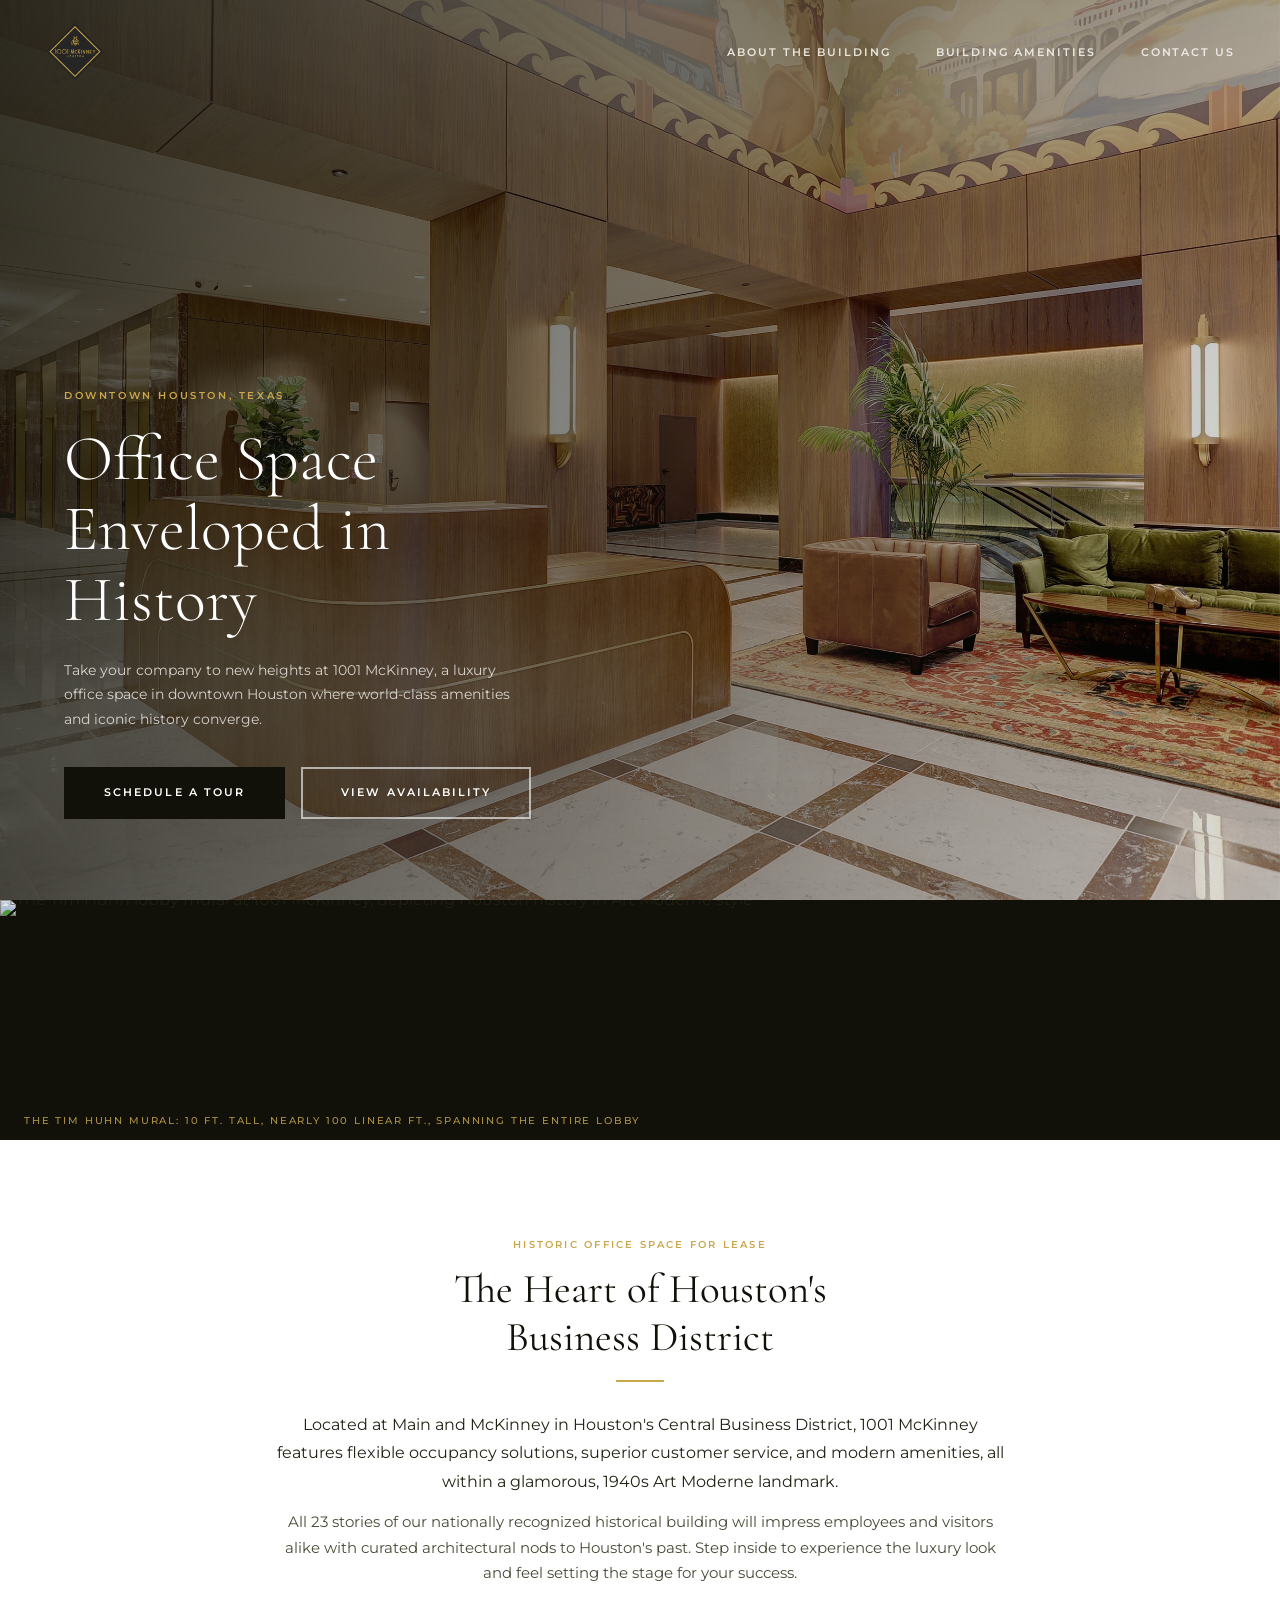
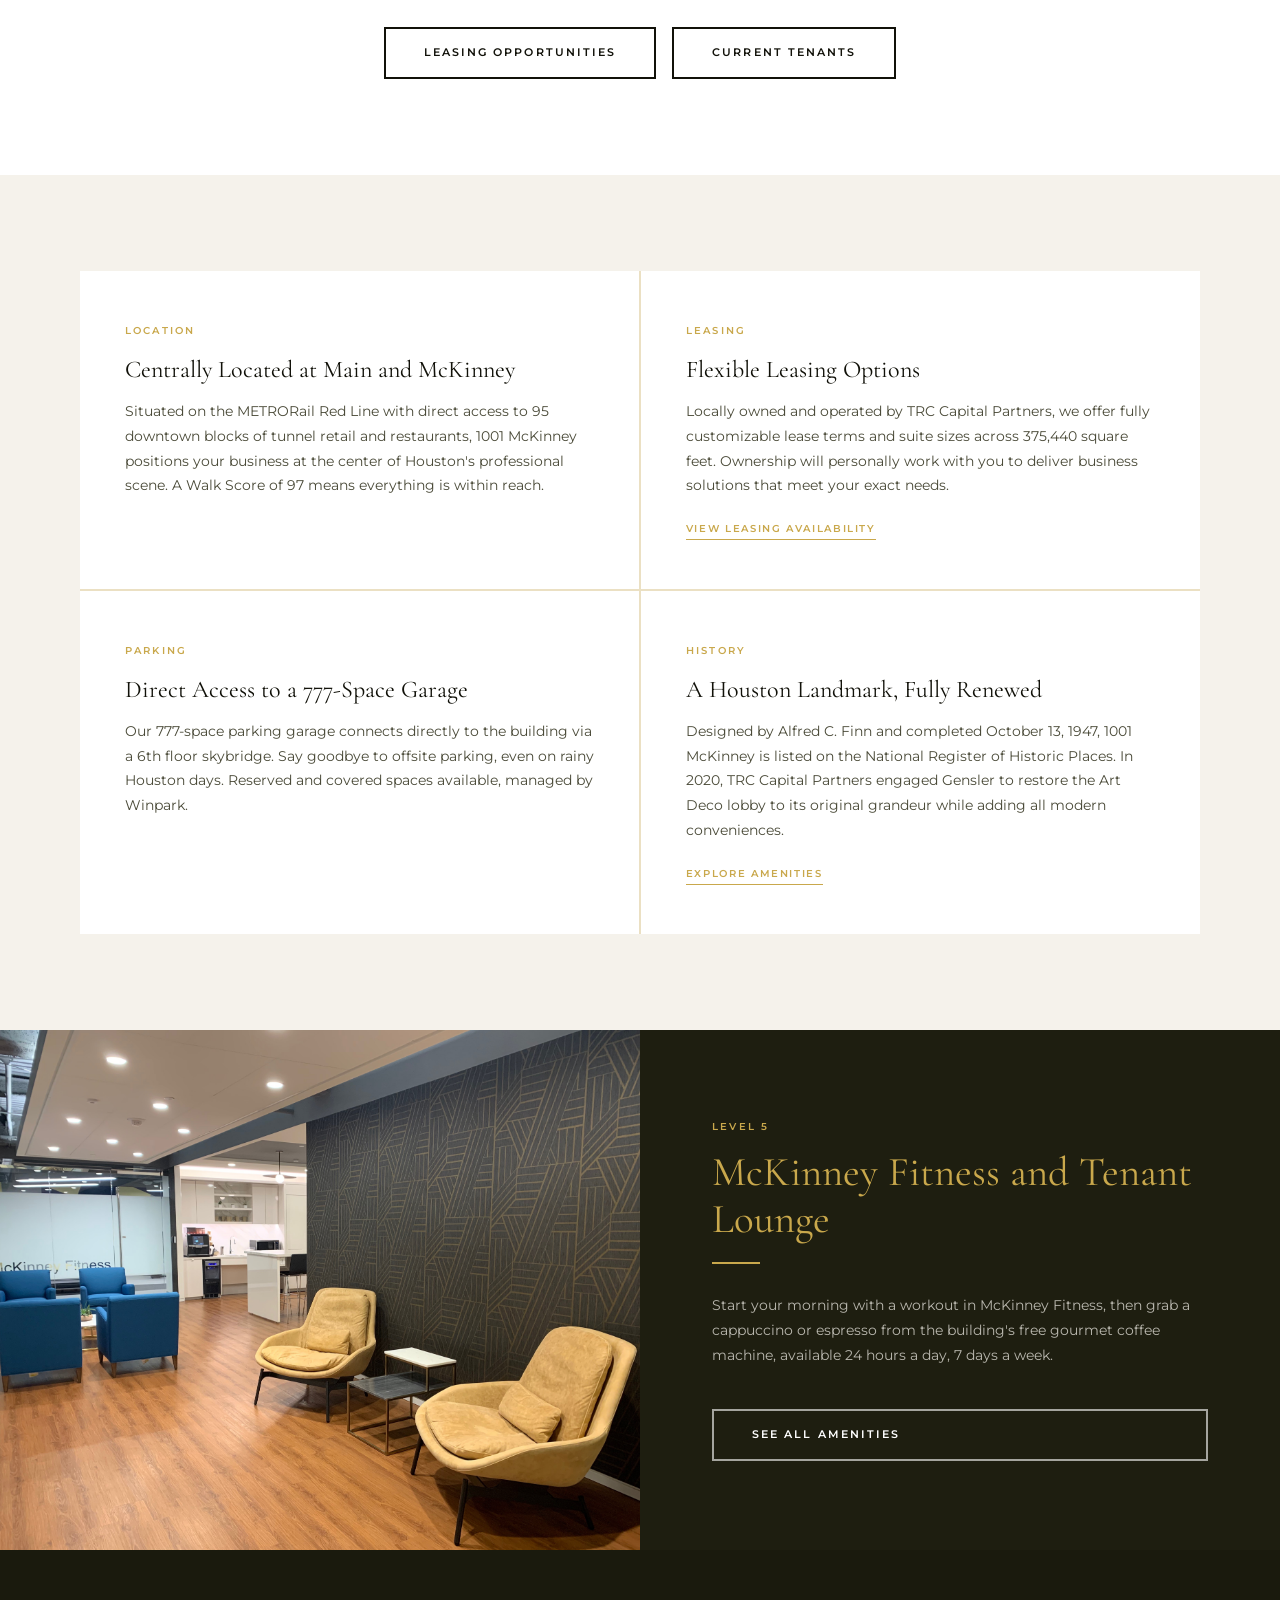
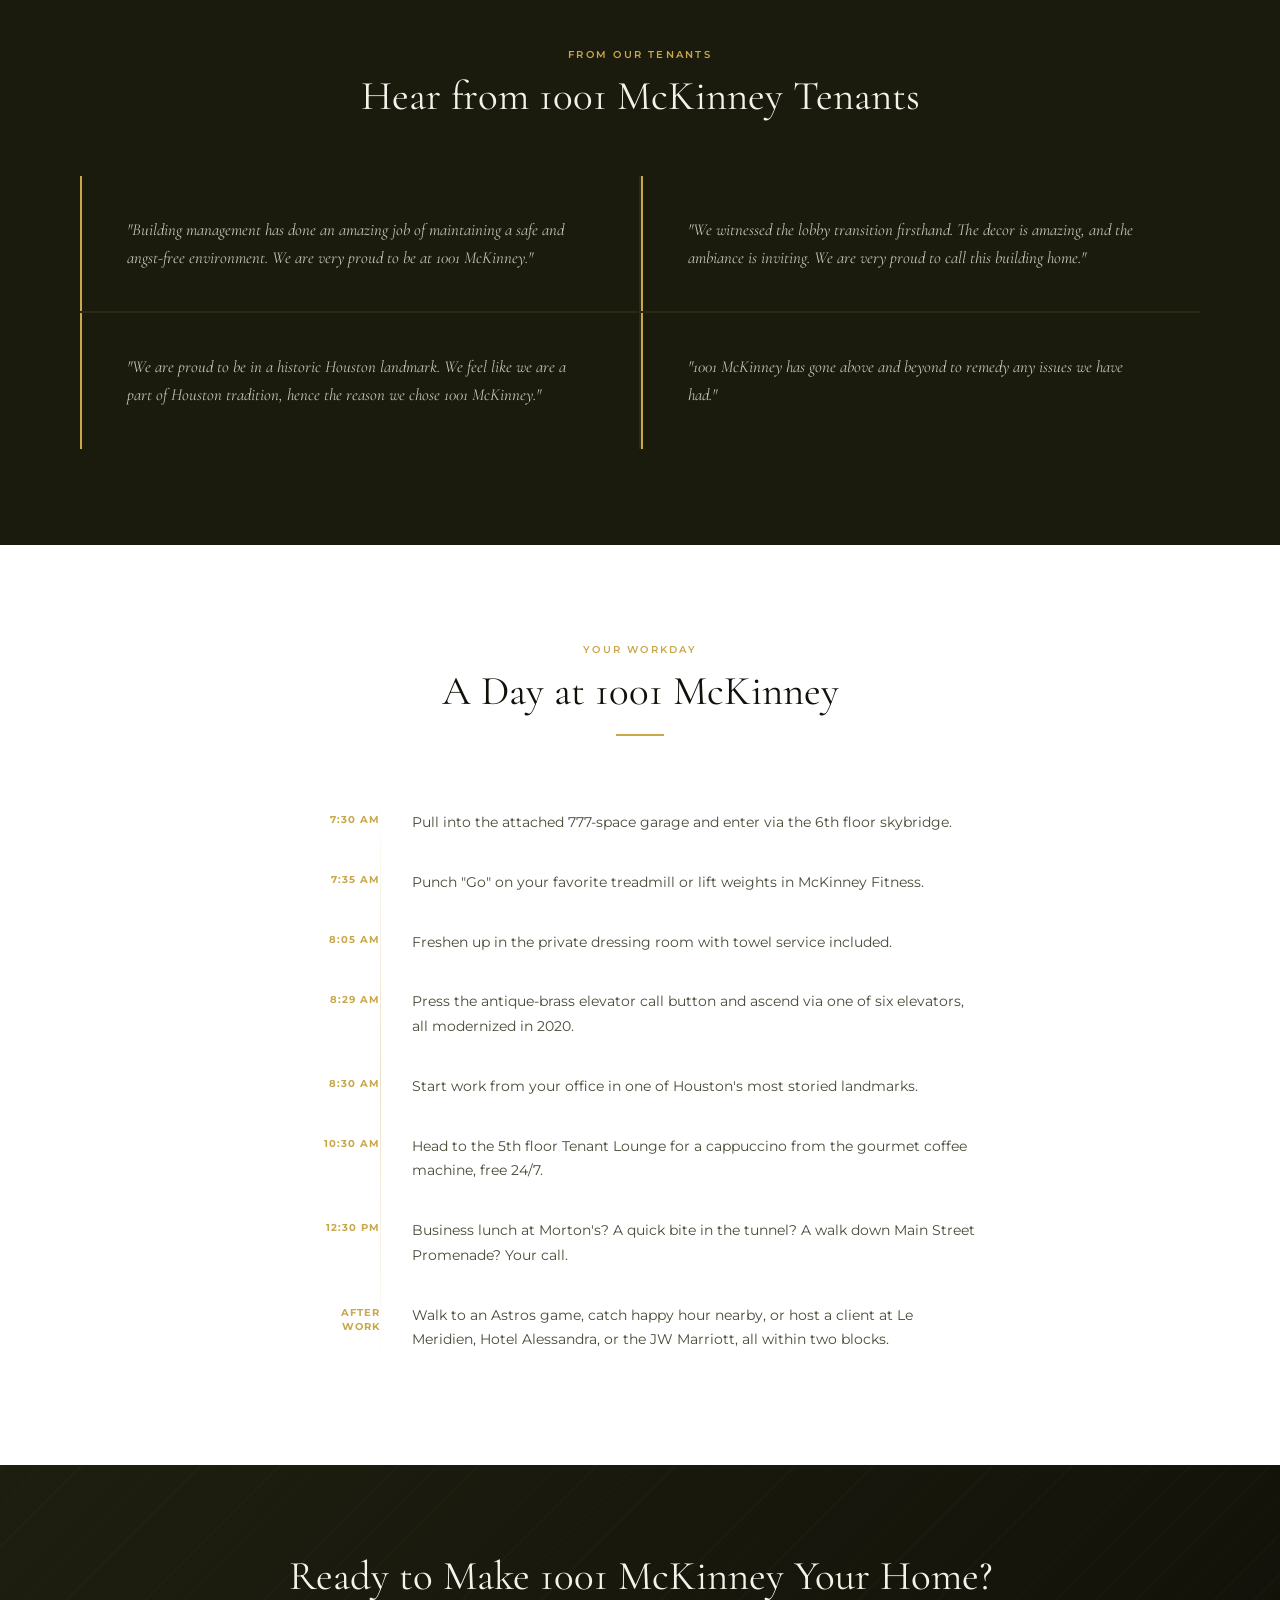
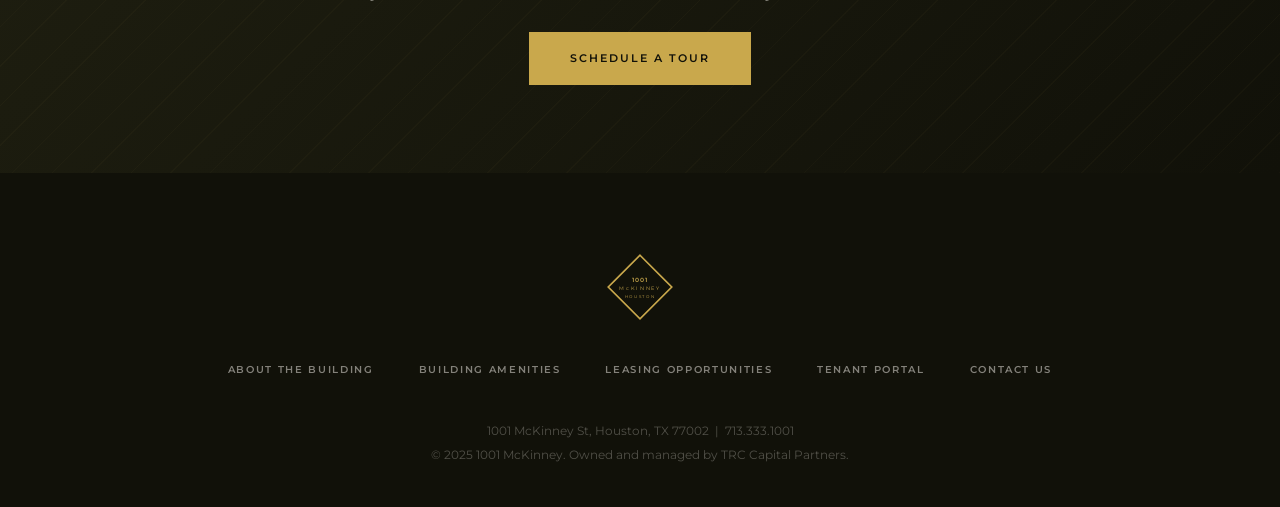
==== commit a22d107d: "Update index.html" ====
--- a/index.html
+++ b/index.html
@@ -14,12 +14,7 @@
 
 <nav class="nav" id="nav">
   <a href="index.html">
-    <svg class="logo-svg" viewBox="0 0 120 120" xmlns="http://www.w3.org/2000/svg">
-      <polygon points="60,4 116,60 60,116 4,60" fill="#111109" stroke="#c9a84c" stroke-width="3"/>
-      <text x="60" y="51" text-anchor="middle" fill="#c9a84c" font-family="Montserrat,sans-serif" font-size="11" font-weight="600" letter-spacing="2">1001</text>
-      <text x="60" y="66" text-anchor="middle" fill="#c9a84c" font-family="Montserrat,sans-serif" font-size="8.5" font-weight="400" letter-spacing="3">McKINNEY</text>
-      <text x="60" y="79" text-anchor="middle" fill="#c9a84c" font-family="Montserrat,sans-serif" font-size="6.5" letter-spacing="3">HOUSTON</text>
-    </svg>
+     <img src="logo.png" style="width:60px;height:60px;">
   </a>
   <div class="nav-links">
     <a href="about.html">About the Building</a>
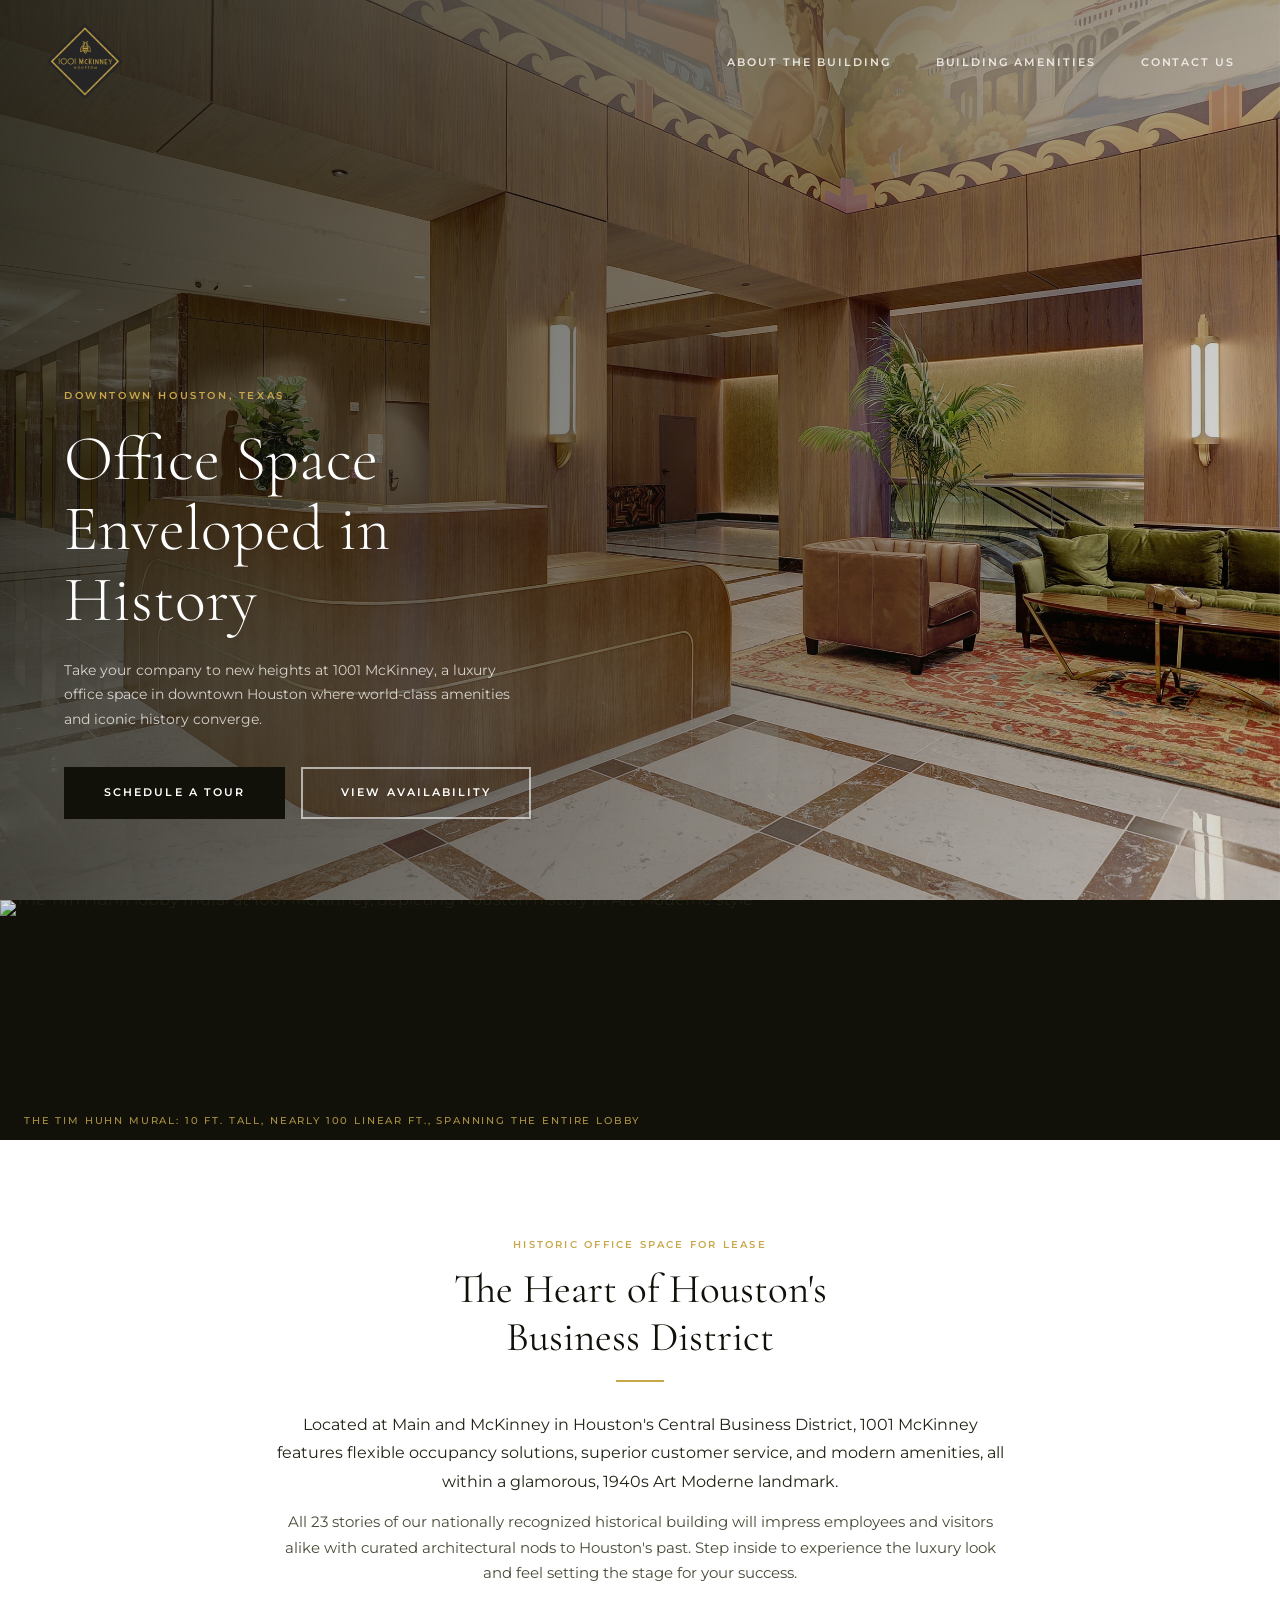
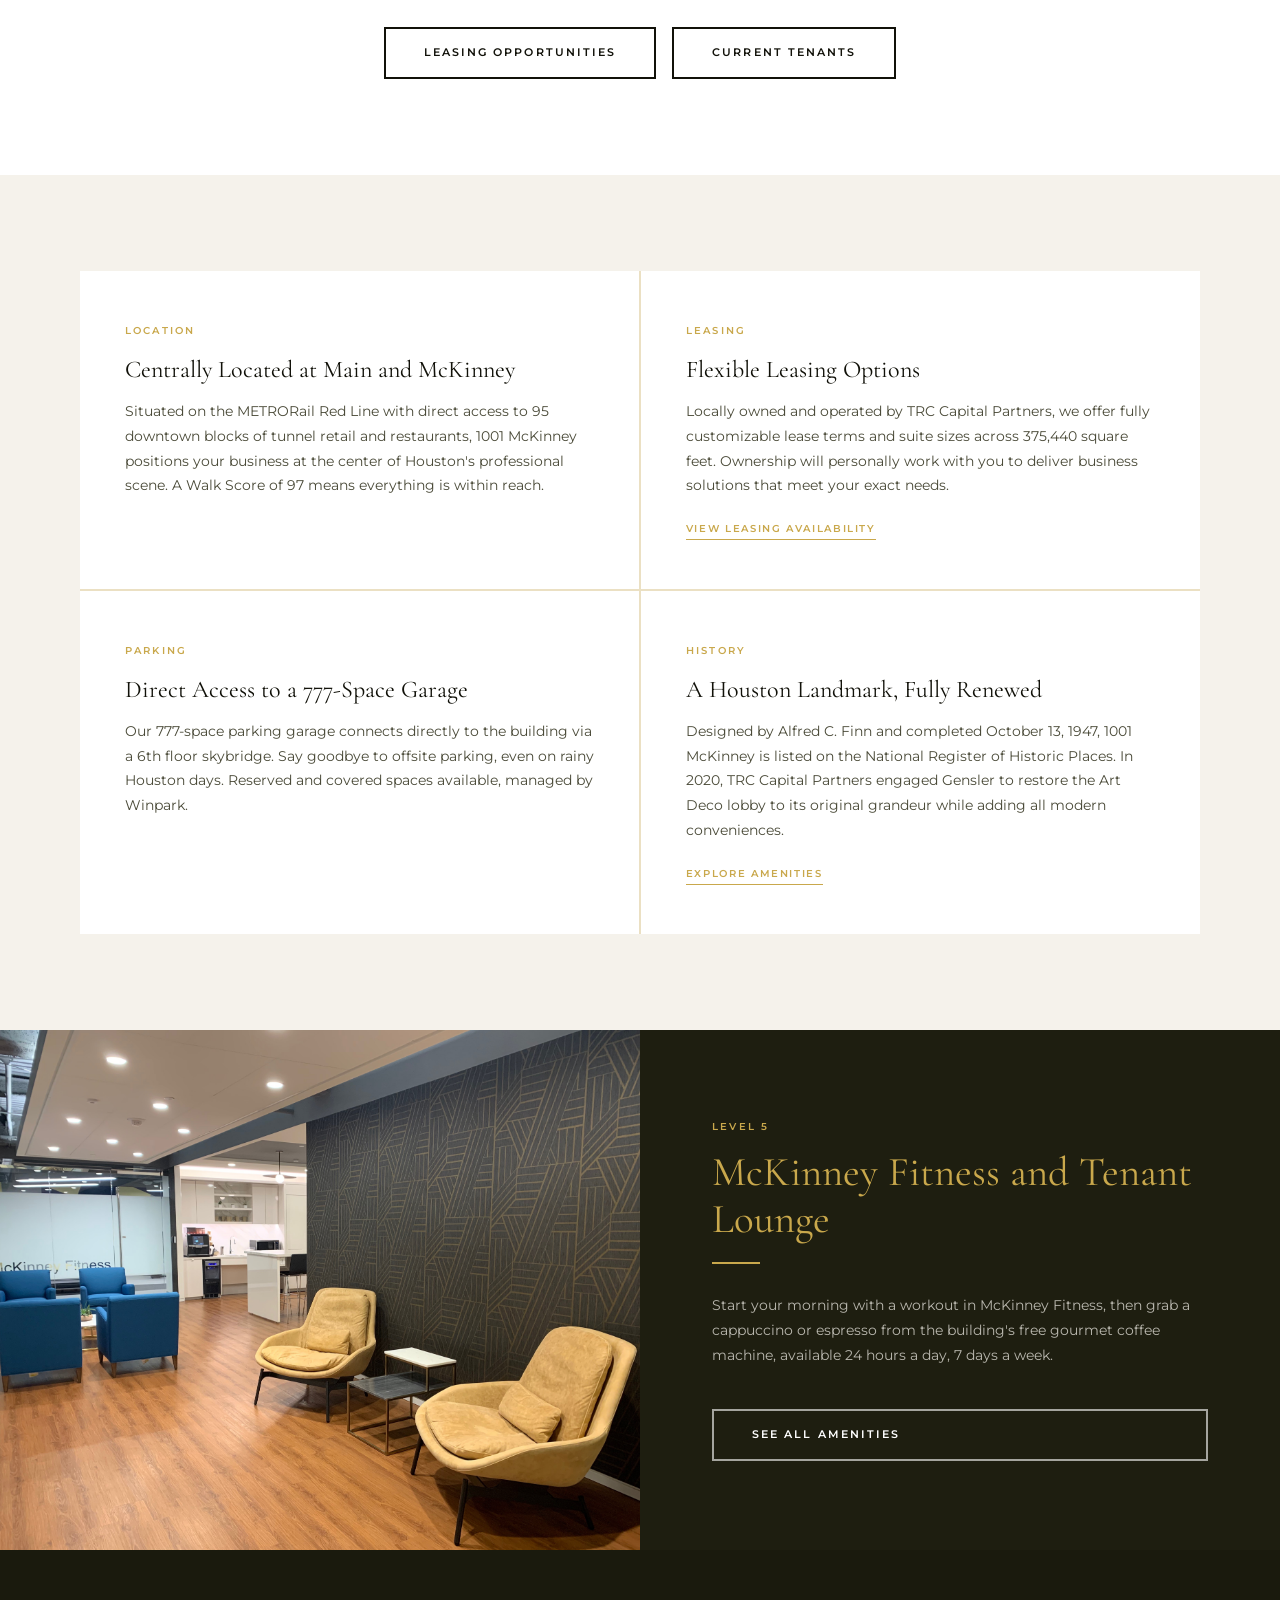
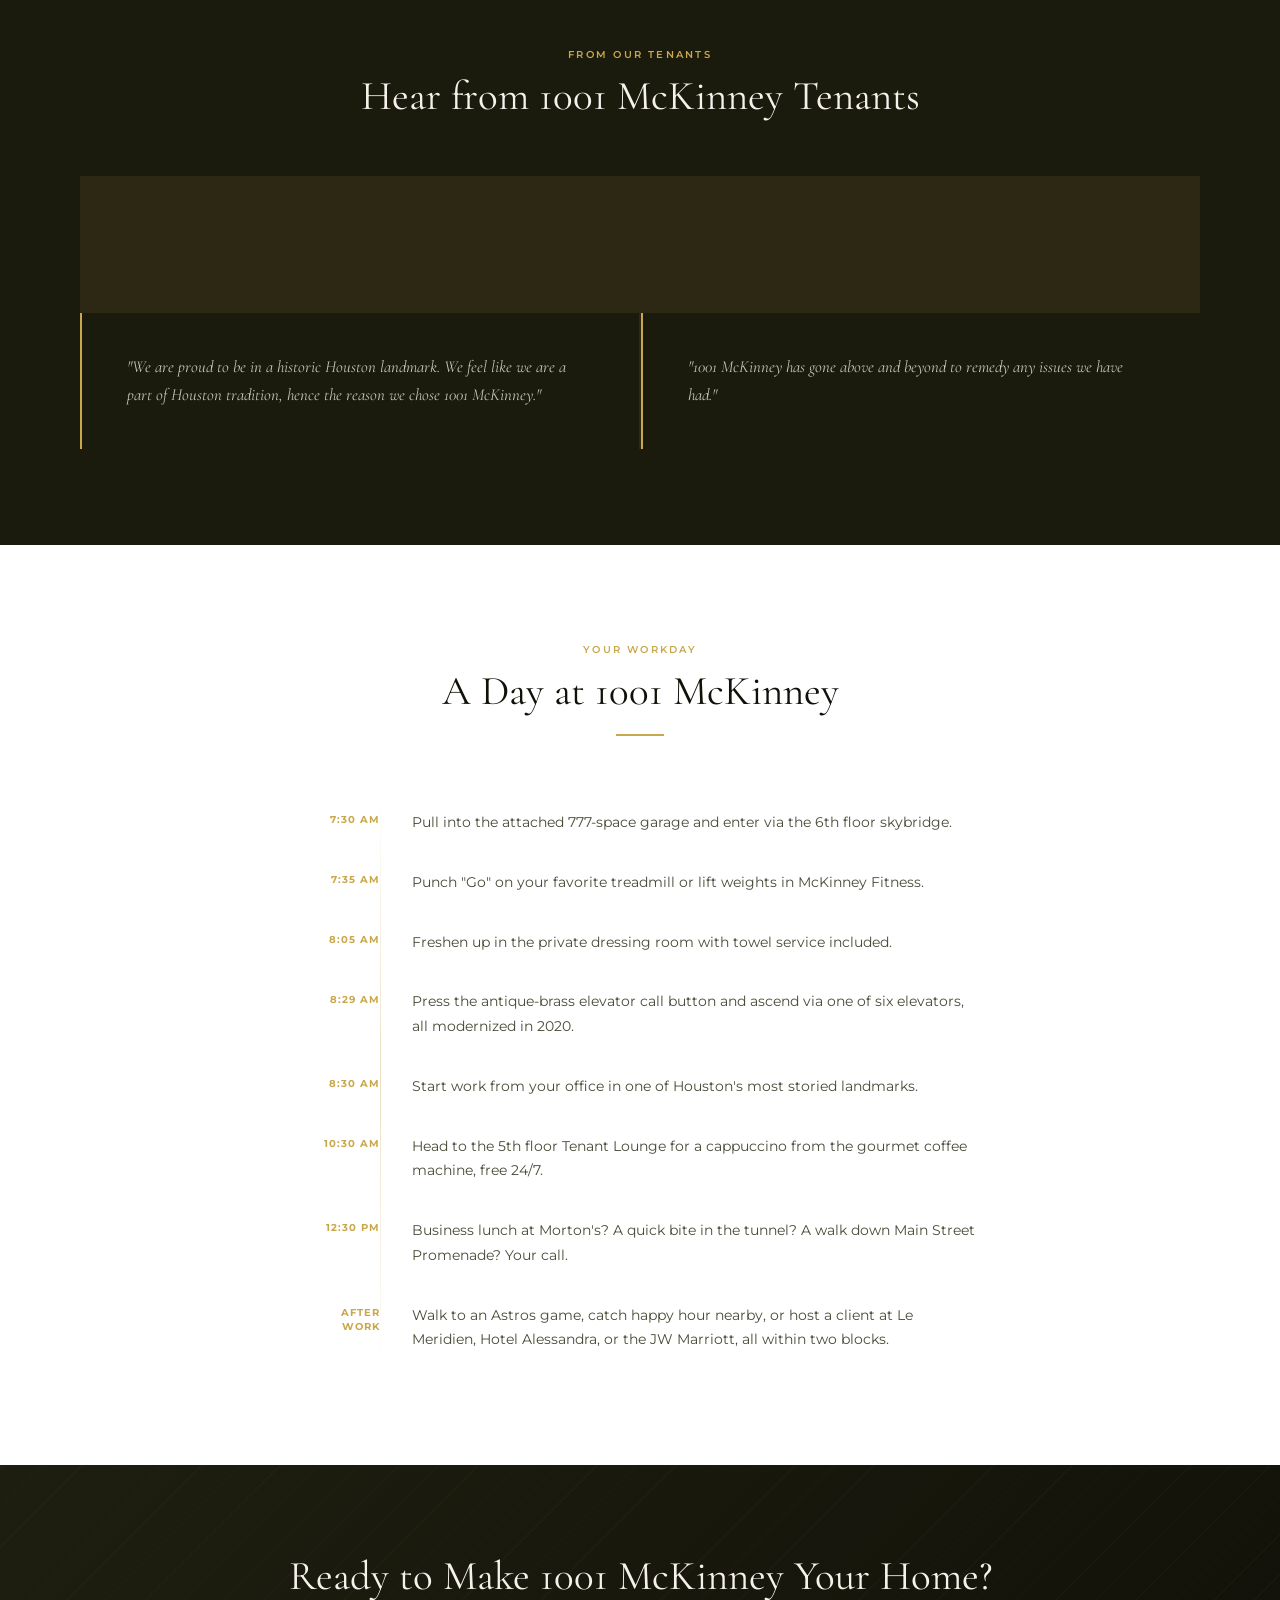
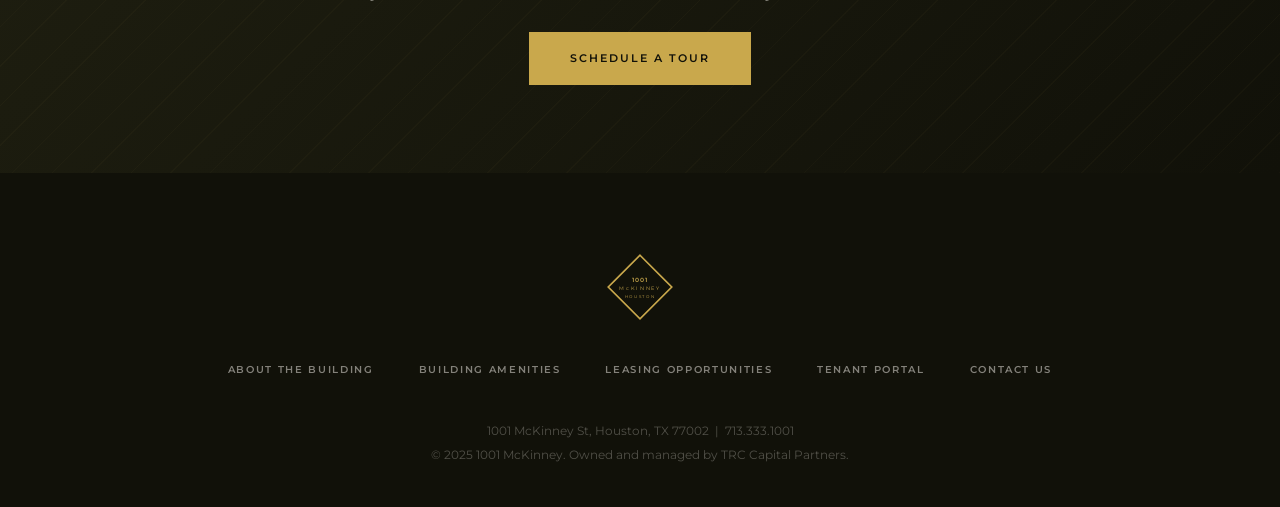
==== commit f3065bb5: "Update index.html" ====
--- a/index.html
+++ b/index.html
@@ -14,7 +14,7 @@
 
 <nav class="nav" id="nav">
   <a href="index.html">
-     <img src="logo.png" style="width:60px;height:60px;">
+     <img src="logo.png" style="width:80px;height:80px;">
   </a>
   <div class="nav-links">
     <a href="about.html">About the Building</a>
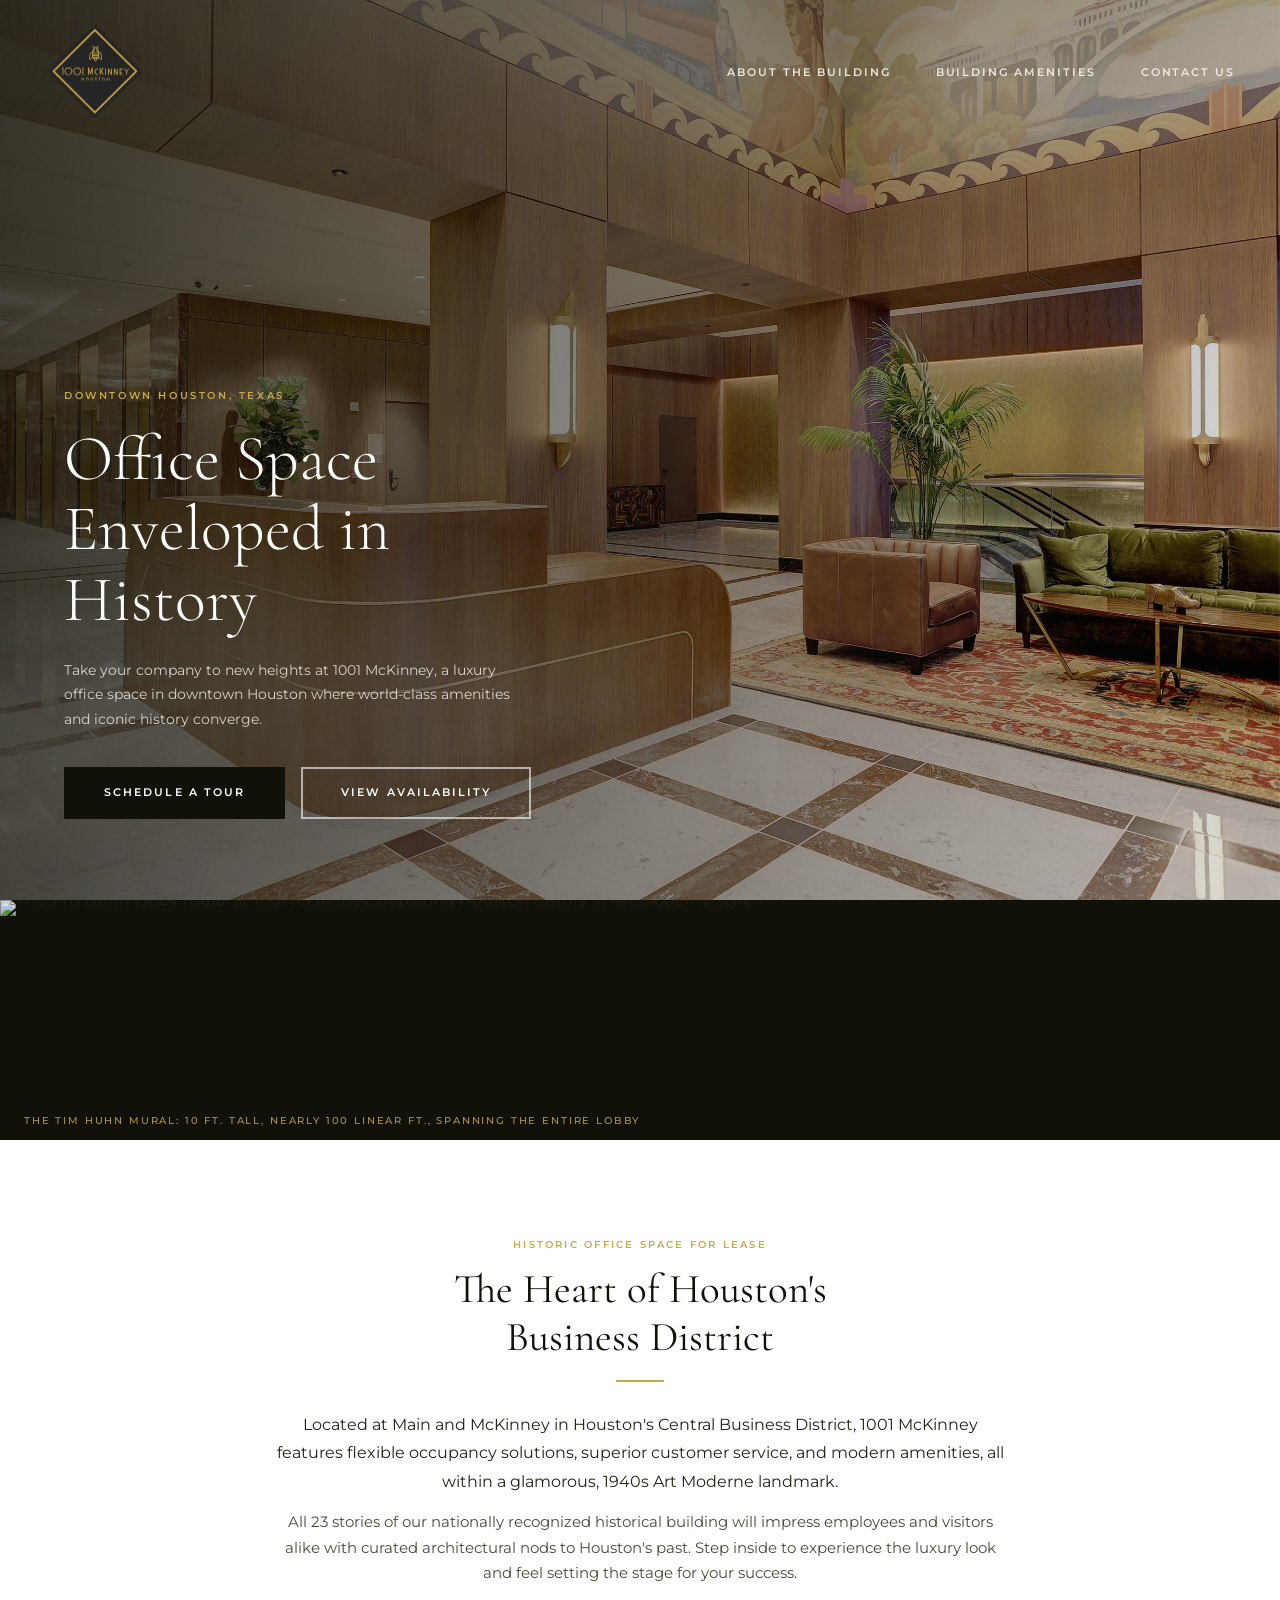
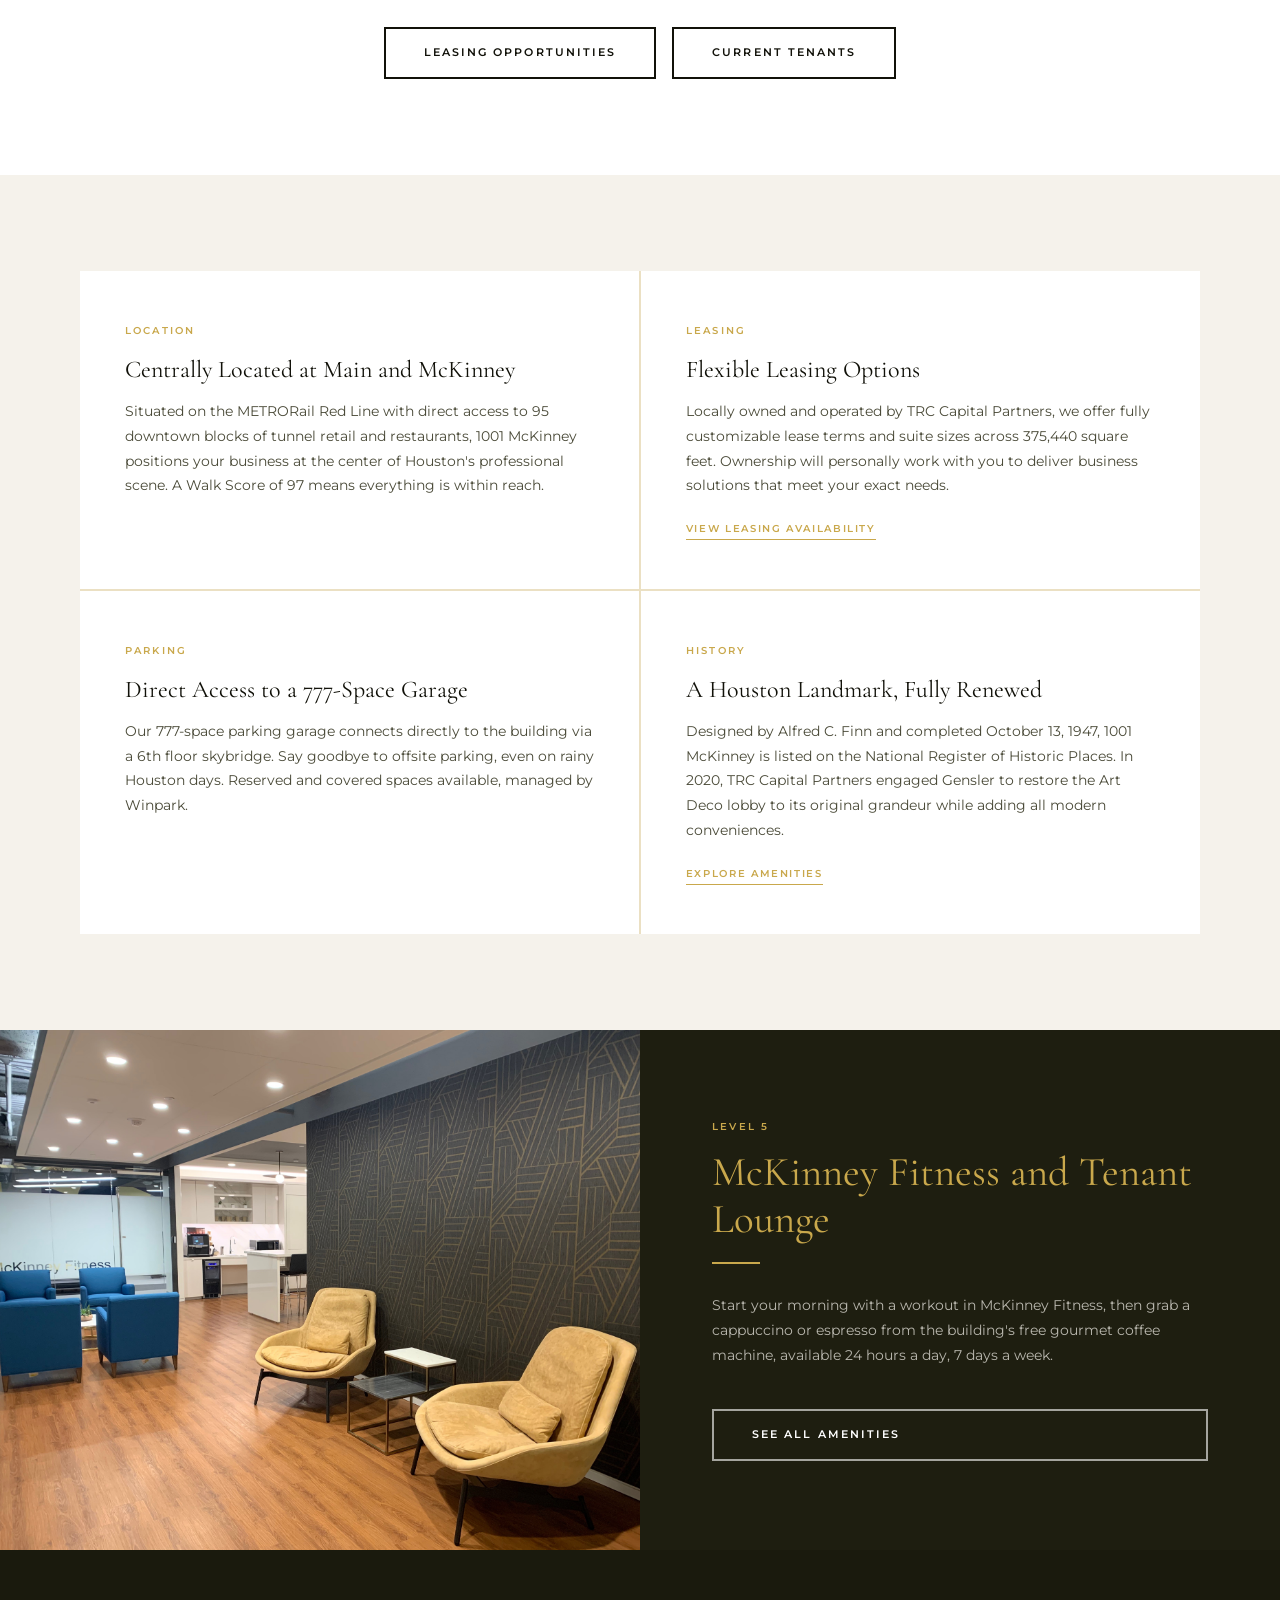
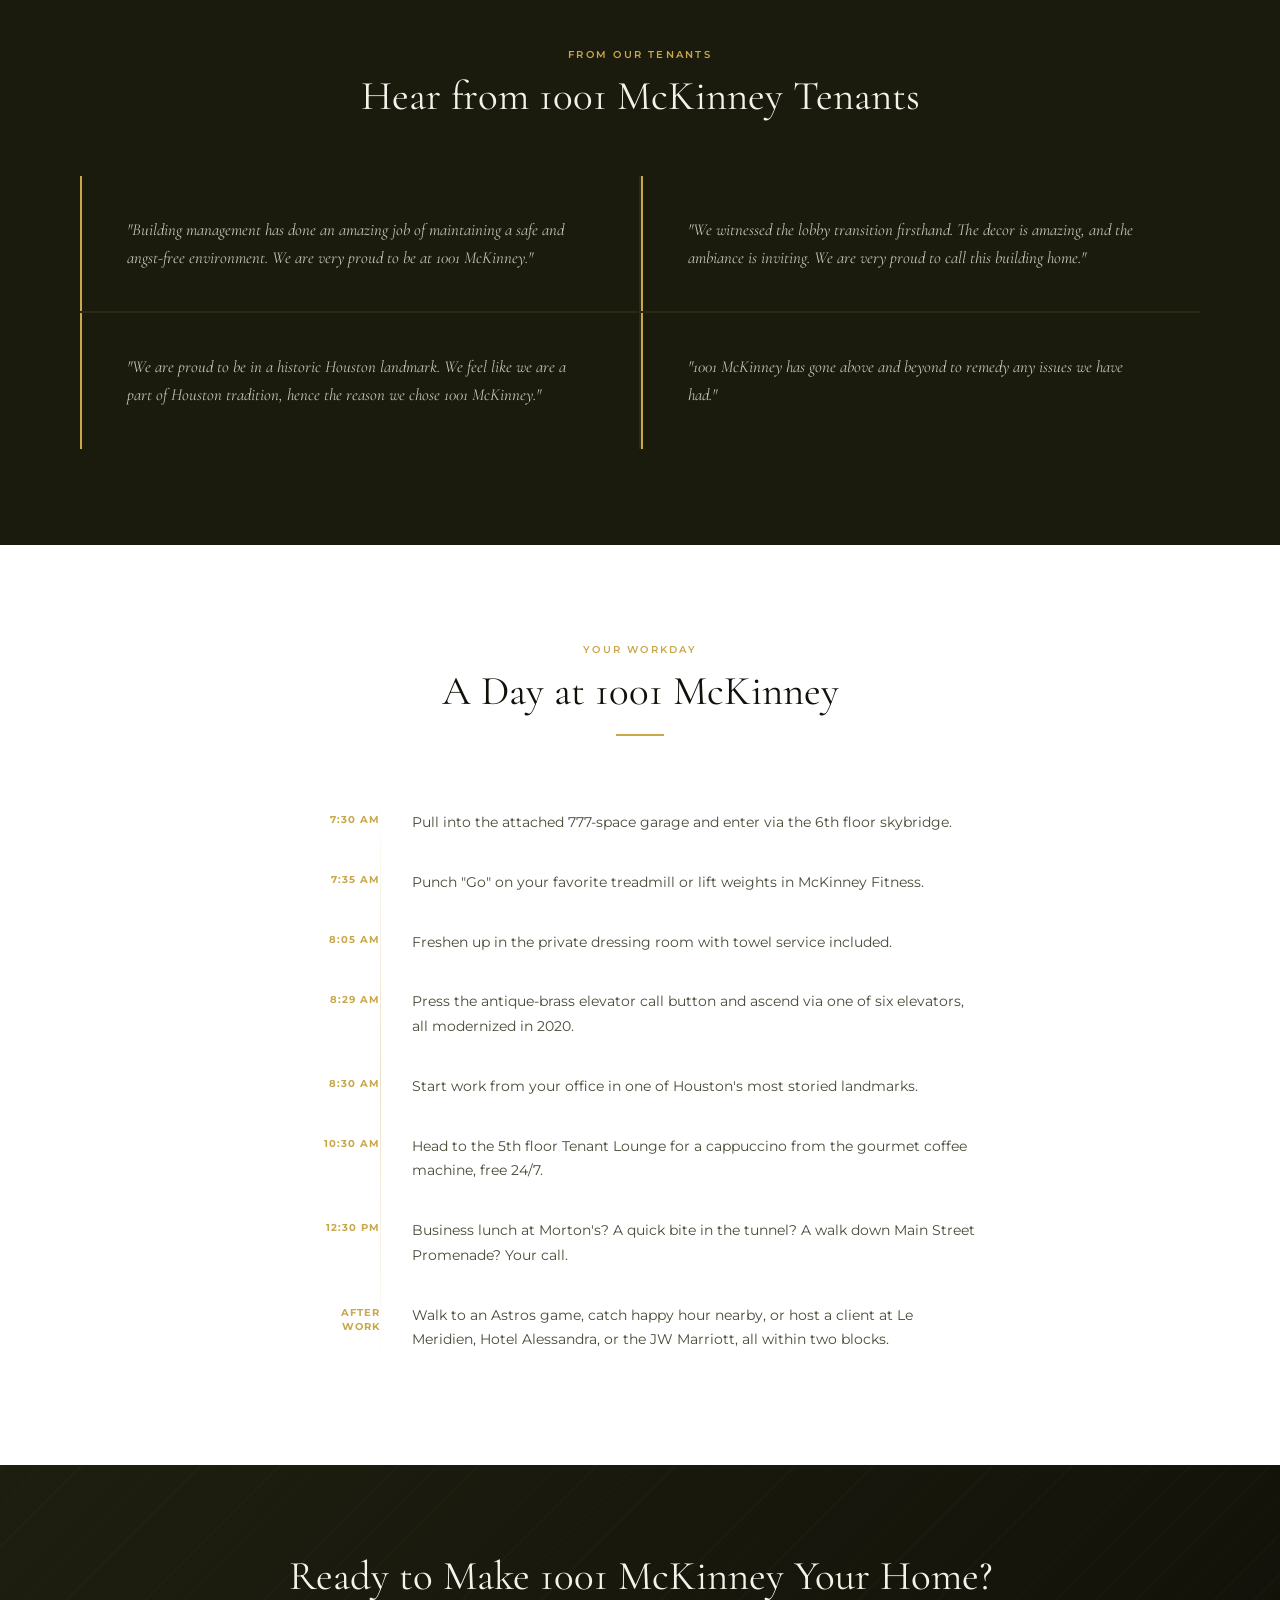
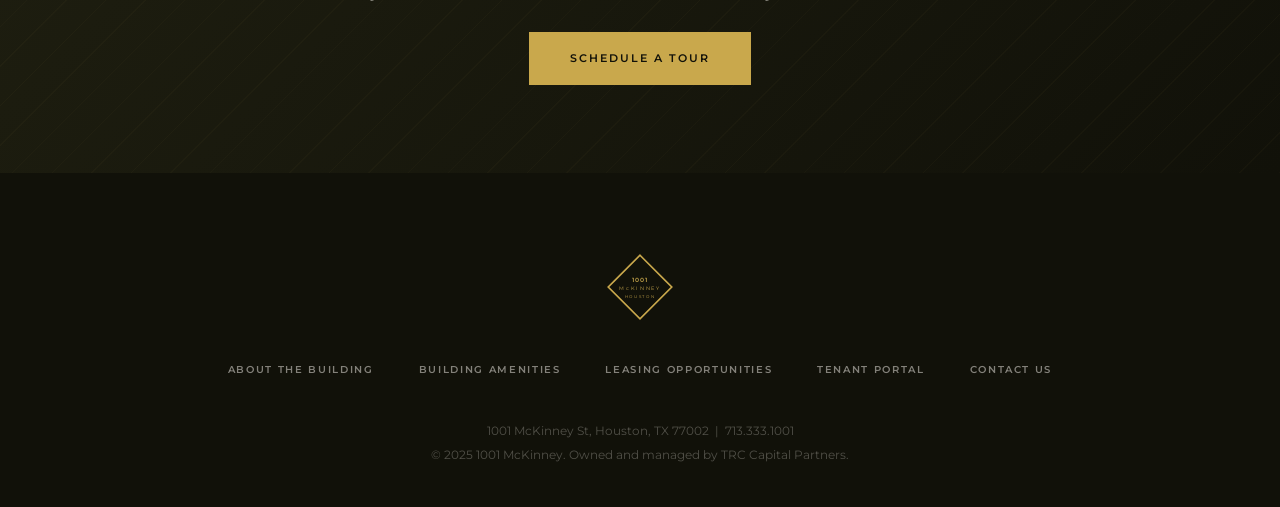
==== commit 6f2d4691: "Change logo size in navigation Updated logo image size in navigation" ====
--- a/index.html
+++ b/index.html
@@ -14,7 +14,7 @@
 
 <nav class="nav" id="nav">
   <a href="index.html">
-     <img src="logo.png" style="width:80px;height:80px;">
+     <img src="logo.png" style="width:100px;height:100px;">
   </a>
   <div class="nav-links">
     <a href="about.html">About the Building</a>
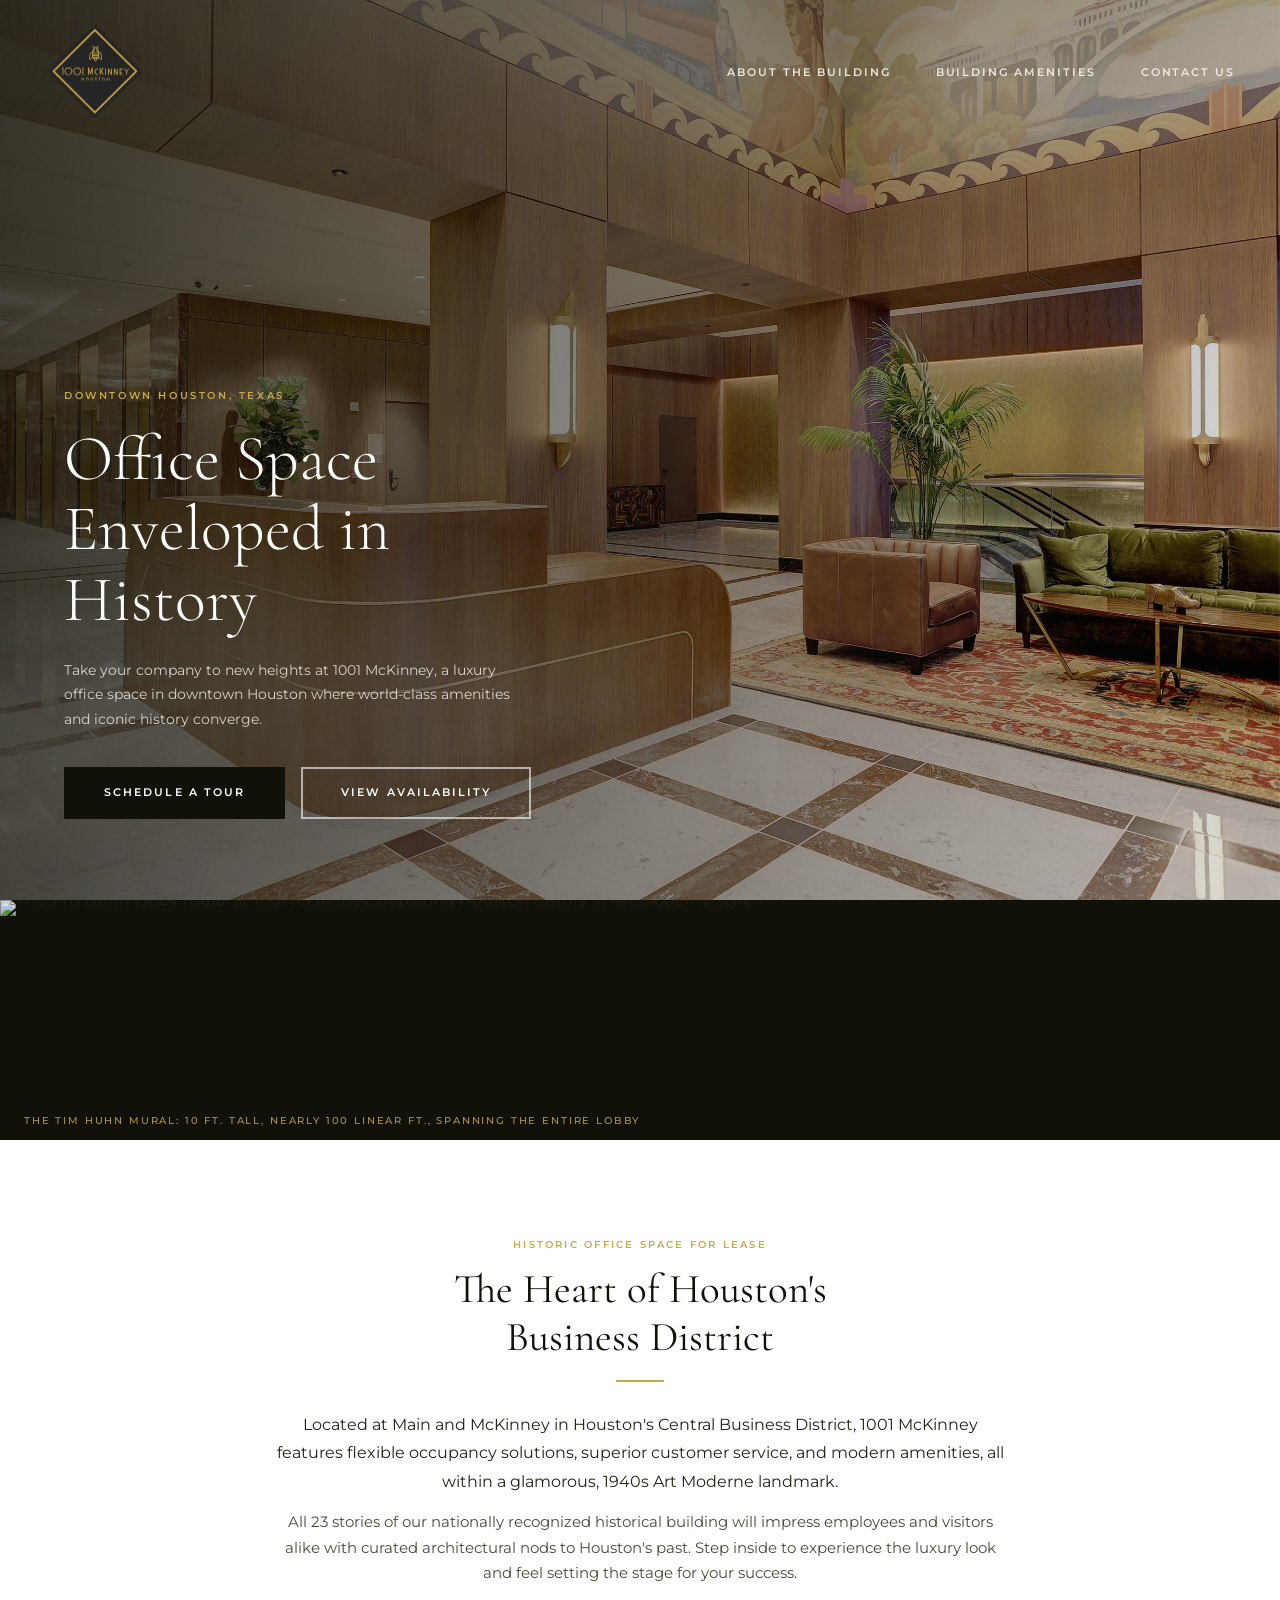
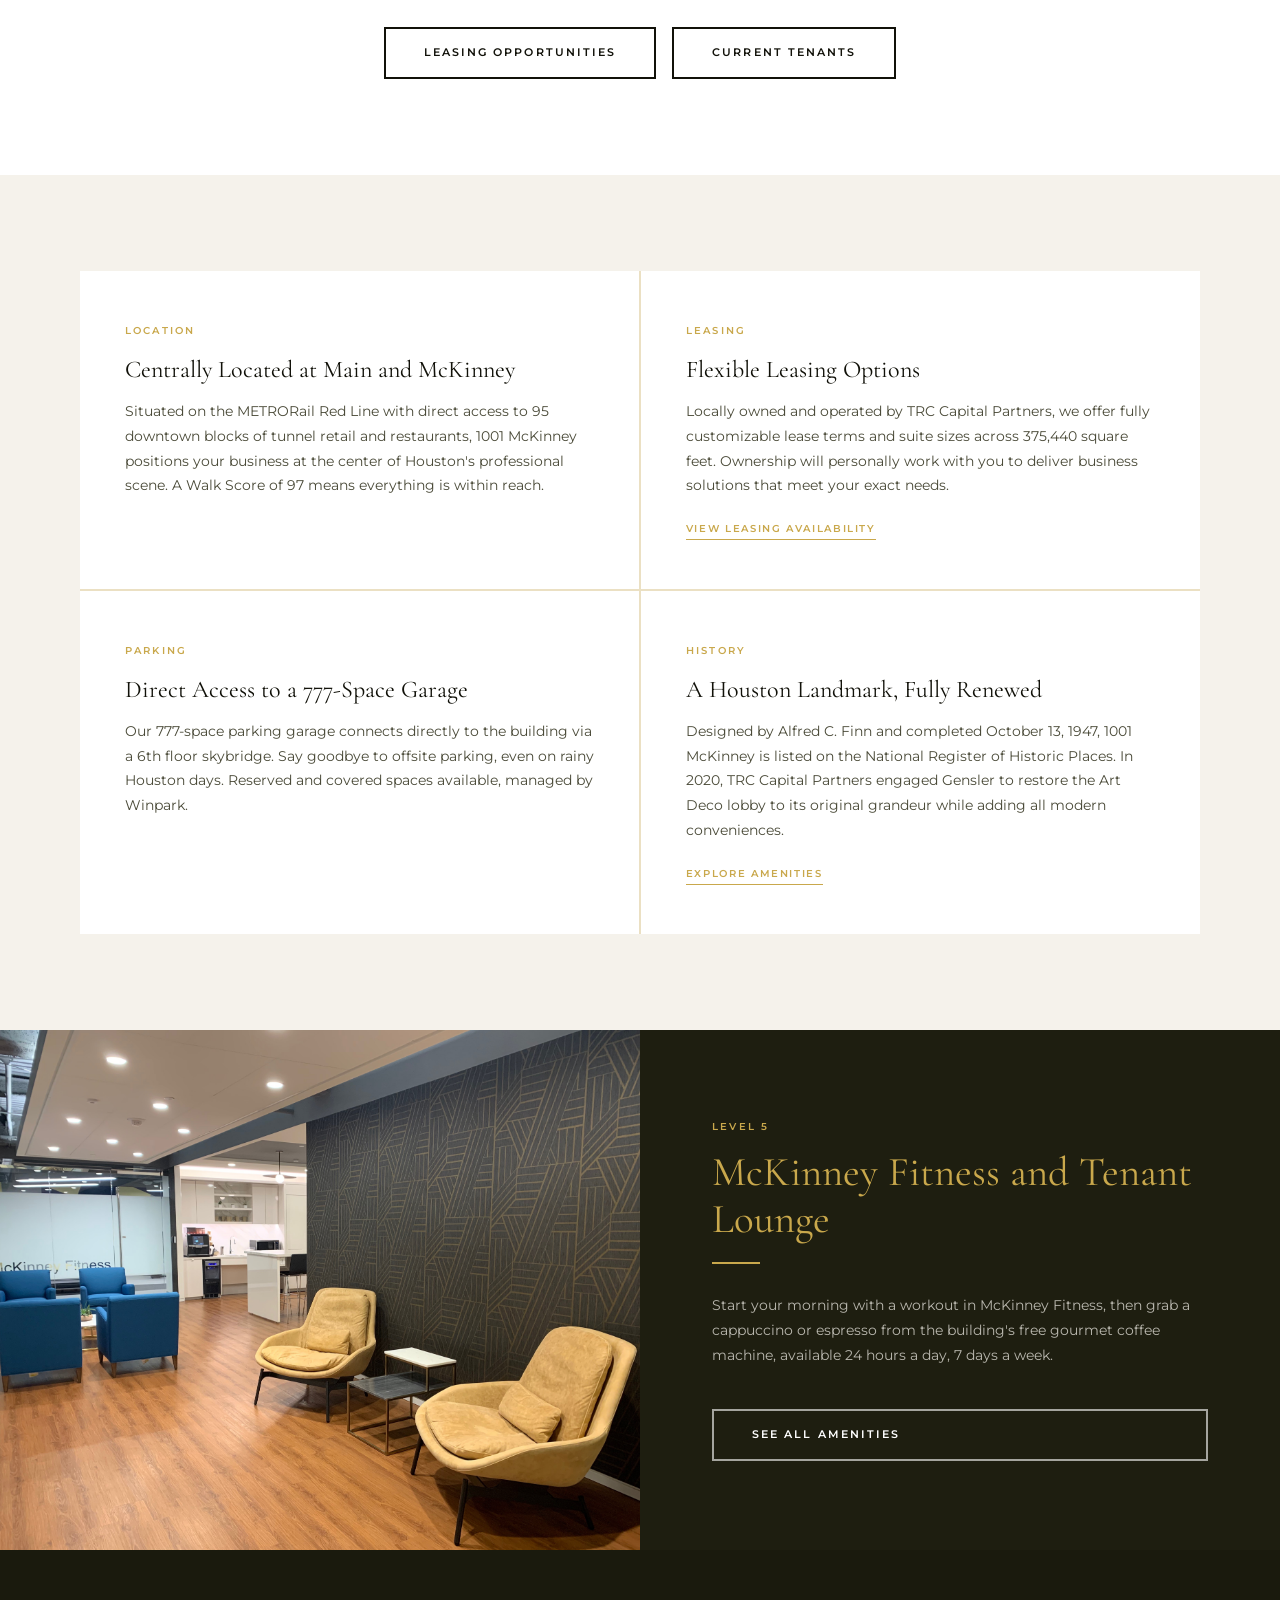
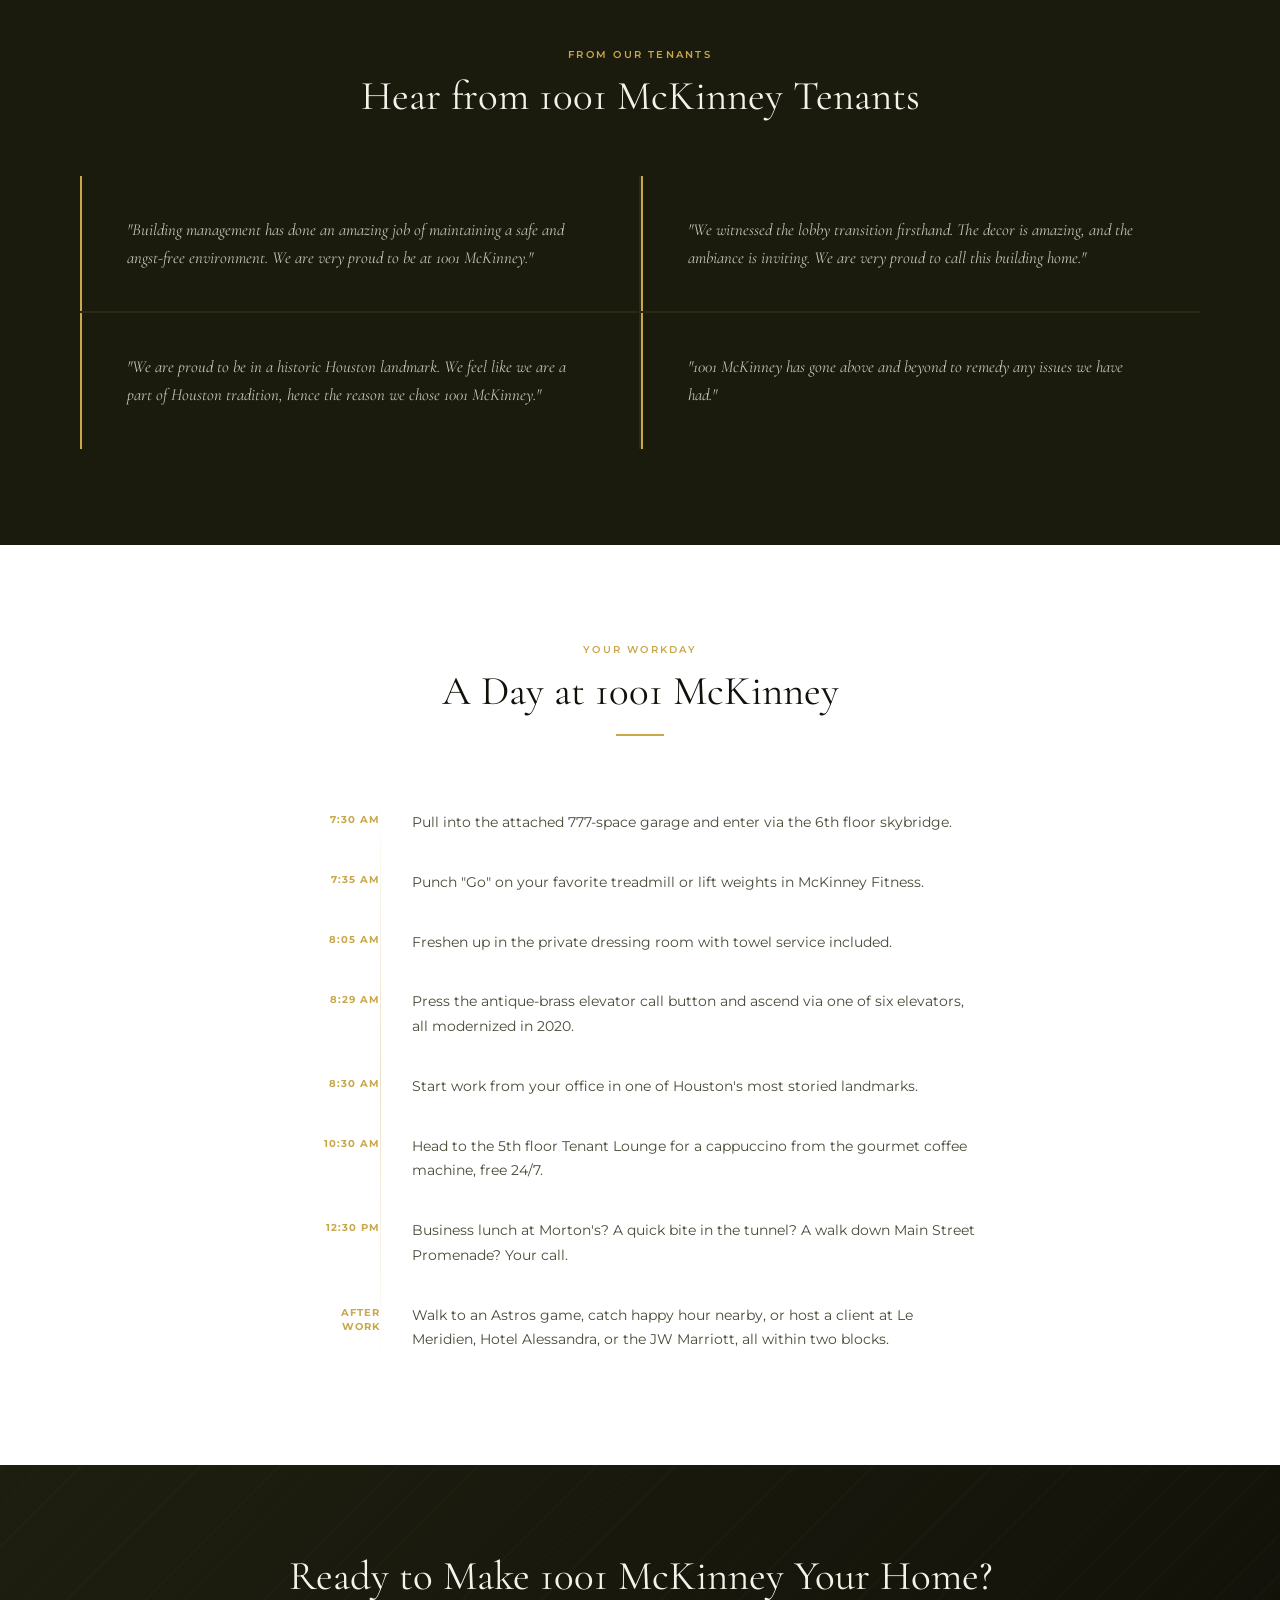
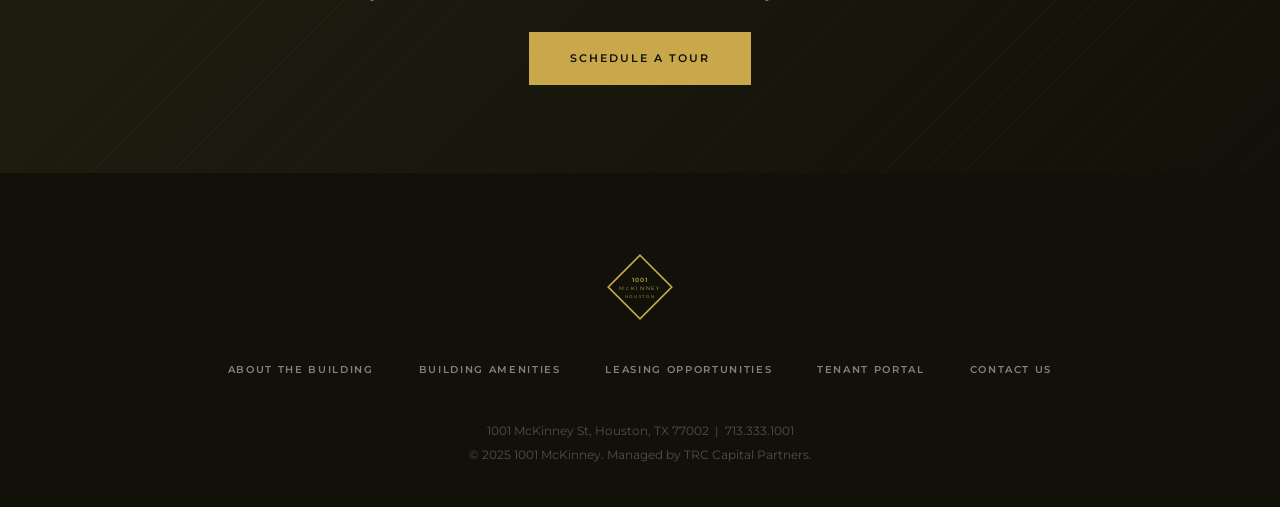
==== commit 084c85a3: "Update index.html" ====
--- a/index.html
+++ b/index.html
@@ -176,7 +176,7 @@
     </nav>
     <div class="footer-meta">
       1001 McKinney St, Houston, TX 77002 &nbsp;|&nbsp; 713.333.1001<br>
-      &copy; 2025 1001 McKinney. Owned and managed by TRC Capital Partners.
+      &copy; 2025 1001 McKinney. Managed by TRC Capital Partners.
     </div>
   </div>
 </footer>
